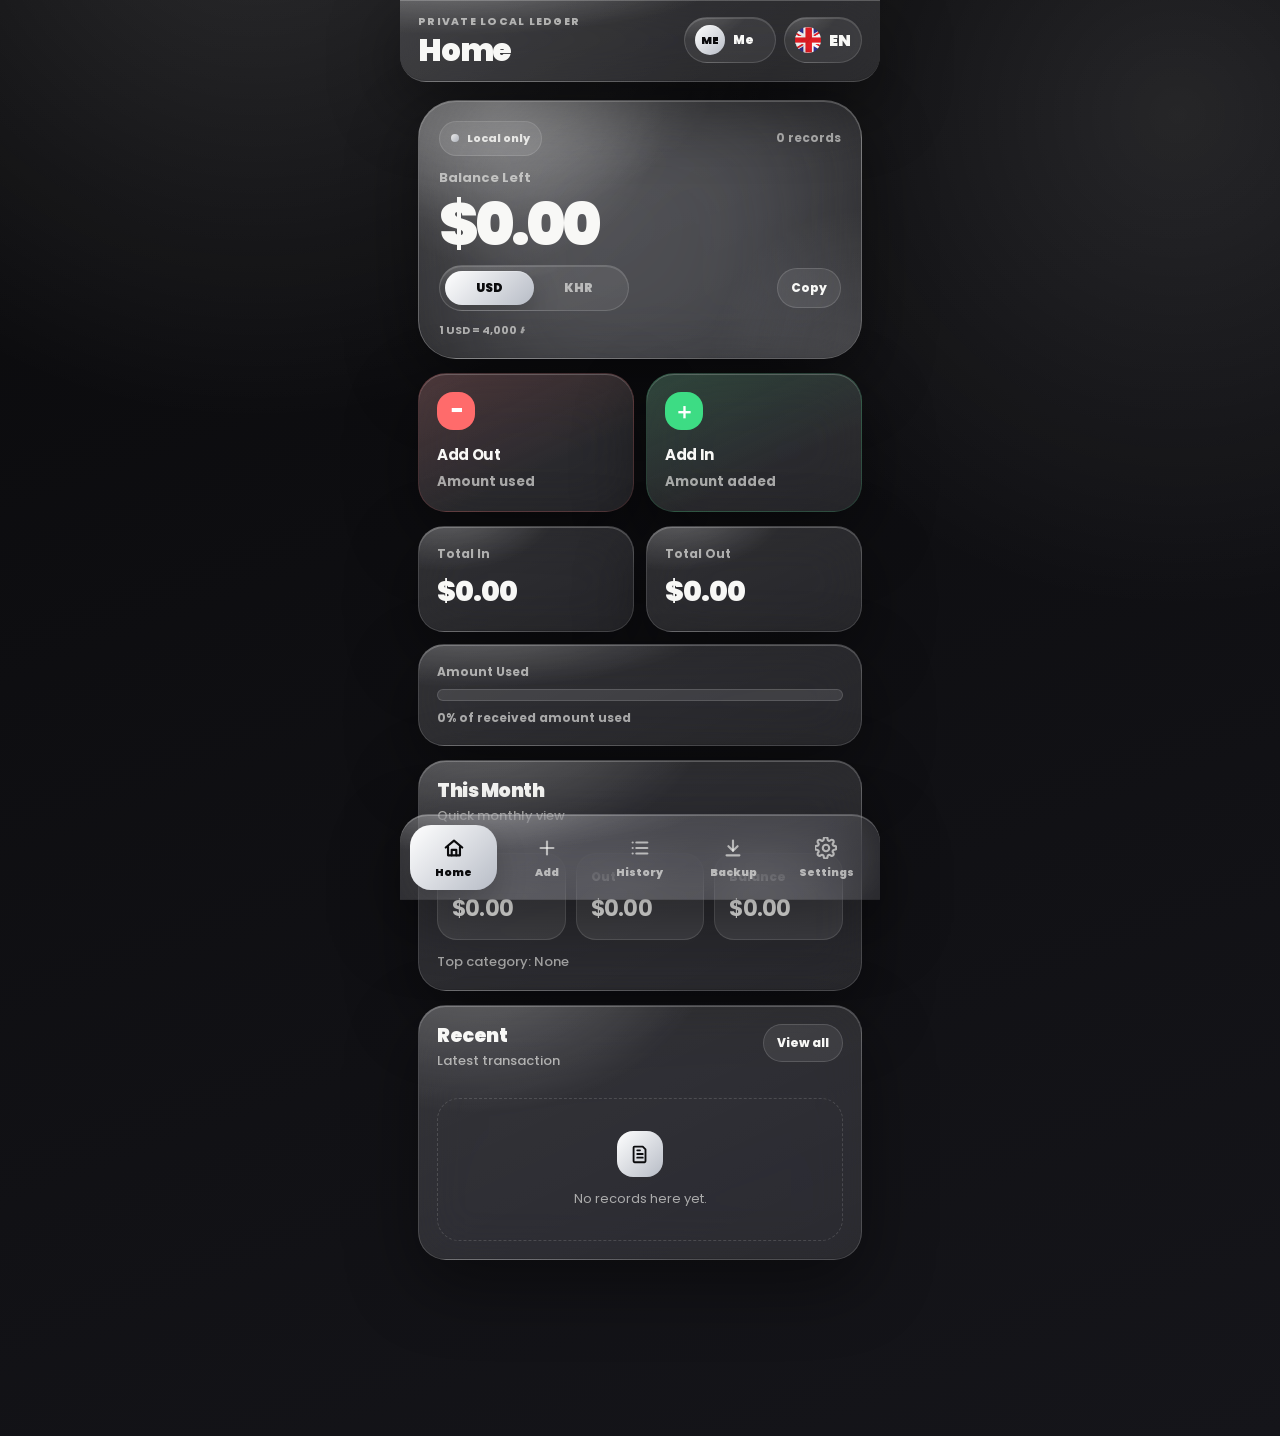
==== index.html @ 582749bb "3.9.5" ====
<!doctype html>
<html lang="en" data-theme="dark" data-template="mono">
<head>
  <meta charset="utf-8" />
  <meta name="viewport" content="width=device-width,initial-scale=1,viewport-fit=cover" />
  <meta name="theme-color" content="#0a0a0c" />
  <meta name="apple-mobile-web-app-capable" content="yes" />
  <meta name="apple-mobile-web-app-status-bar-style" content="black-translucent" />
  <meta name="apple-mobile-web-app-title" content="DollarTracker" />
  <title>DollarTracker</title>
  <link rel="manifest" href="manifest.webmanifest" />
  <link rel="apple-touch-icon" href="apple-touch-icon.png" />
  <link rel="icon" type="image/png" href="icon.png" />
  <link rel="preconnect" href="https://fonts.googleapis.com">
  <link rel="preconnect" href="https://fonts.gstatic.com" crossorigin>
  <link href="https://fonts.googleapis.com/css2?family=Kantumruy+Pro:wght@400;500;600;700;800;900&family=Noto+Sans+Khmer:wght@400;500;600;700;800;900&family=Poppins:wght@400;500;600;700;800;900&display=swap" rel="stylesheet">
  <link rel="stylesheet" href="styles.css?v=3.9.5" />
</head>
<body>
  <div class="aurora-bg" aria-hidden="true">
    <span class="orb orb-one"></span>
    <span class="orb orb-two"></span>
    <span class="orb orb-three"></span>
  </div>

  <div class="app-shell">
    <header class="topbar glass">
      <div class="title-stack">
        <p class="eyebrow" id="eyebrow">Private local ledger</p>
        <h1 id="pageTitle">Home</h1>
      </div>
      <div class="topbar-actions">
        <button class="profile-switch-button glass-lite" id="profileSwitchBtn" type="button" aria-label="Switch profile">
          <span id="activeProfileAvatar" class="profile-avatar">ME</span>
          <span id="activeProfileName" class="profile-name-small">Me</span>
        </button>
        <button class="language-toggle glass-lite" id="languageToggle" type="button" aria-label="Change language">
          <img id="languageFlag" src="flag-en.png" alt="" />
          <span id="languageCode">EN</span>
        </button>
      </div>
    </header>

    <main class="content">
      <section class="page active" id="page-home" data-title-key="home">
        <section class="balance-hero glass-strong">
          <span class="theme-signature" aria-hidden="true"><span class="sig-a"></span><span class="sig-b"></span><span class="sig-c"></span><span class="sig-d"></span></span>
          <div class="hero-top">
            <span class="status-pill"><span class="pulse"></span><span id="localOnlyText">Local only</span></span>
            <span id="homeRecordCountSmall">0 records</span>
          </div>

          <div class="hero-main">
            <p id="balanceLeftLabel">Balance Left</p>
            <h2 id="homeBalance">$0.00</h2>
          </div>

          <div class="hero-footer">
            <div class="currency-switch glass-lite">
              <button type="button" class="currency-card-btn active" data-currency="USD">USD</button>
              <button type="button" class="currency-card-btn" data-currency="KHR">KHR</button>
            </div>
            <button type="button" class="mini-link" id="copyBalanceBtn">Copy</button>
          </div>
          <p class="rate-note" id="rateNote">1 USD = 4000៛</p>
        </section>

        <section class="backup-reminder glass hidden" id="backupReminder">
          <div>
            <h3 id="backupReminderTitle">Backup Reminder</h3>
            <p class="hint" id="backupReminderText">It has been a while since your last backup. Export one now so your records stay safe.</p>
          </div>
          <div class="backup-reminder-actions">
            <button class="primary-button compact-button" type="button" id="backupReminderExportBtn">Export Backup JSON</button>
            <button class="ghost-button" type="button" id="backupReminderDismissBtn">Dismiss</button>
          </div>
        </section>

        <section class="quick-actions">
          <button class="quick-card out-card" type="button" data-go="add" data-prefill="Out">
            <span>−</span><strong id="addOutText">Add Out</strong><small id="moneyUsedText">Amount used</small>
          </button>
          <button class="quick-card in-card" type="button" data-go="add" data-prefill="In">
            <span>＋</span><strong id="addInText">Add In</strong><small id="moneyAddedText">Amount added</small>
          </button>
        </section>

        <section class="stats-grid">
          <article class="stat-card glass"><p id="totalInLabel">Total In</p><strong id="homeTotalIn">$0.00</strong></article>
          <article class="stat-card glass"><p id="totalOutLabel">Total Out</p><strong id="homeTotalOut">$0.00</strong></article>
          <article class="stat-card glass wide">
            <p id="amountUsedLabel">Amount Used</p>
            <div class="progress-track"><span id="usedProgress"></span></div>
            <small id="usedProgressText">0% of received amount used</small>
          </article>
        </section>


        <section class="panel glass monthly-panel">
          <div class="panel-head">
            <div>
              <h3 id="monthlyTitle">This Month</h3>
              <p class="hint" id="monthlyHint">Quick monthly view</p>
            </div>
          </div>
          <div class="mini-summary-grid">
            <article><span id="monthlyInLabel">In</span><strong id="monthlyIn">$0.00</strong></article>
            <article><span id="monthlyOutLabel">Out</span><strong id="monthlyOut">$0.00</strong></article>
            <article><span id="monthlyBalanceLabel">Balance</span><strong id="monthlyBalance">$0.00</strong></article>
          </div>
          <p class="hint monthly-category" id="monthlyTopCategory">Top category: None</p>
        </section>

        <section class="panel glass budget-panel optional-home-panel" id="budgetPanel">
          <div class="panel-head">
            <div>
              <h3 id="monthlyBudgetsTitle">Monthly Budgets</h3>
              <p class="hint" id="monthlyBudgetsHint">Track spending caps for this month.</p>
            </div>
          </div>
          <div class="budget-list" id="budgetProgressList"></div>
        </section>

        <section class="panel glass category-chart-panel optional-home-panel" id="categoryChartPanel">
          <div class="panel-head">
            <div>
              <h3 id="categoryChartTitle">Category Breakdown</h3>
              <p class="hint" id="categoryChartHint">This month’s spending by category.</p>
            </div>
          </div>
          <div class="category-chart-list" id="categoryChartList"></div>
        </section>

        <section class="panel glass">
          <div class="panel-head">
            <div><h3 id="recentTitle">Recent</h3><p class="hint" id="latestMovementText">Latest transaction</p></div>
            <button class="ghost-button" type="button" data-go="history" id="viewAllBtn">View all</button>
          </div>
          <div class="record-list compact" id="recentList"></div>
        </section>
      </section>

      <section class="page" id="page-add" data-title-key="addRecord">
        <section class="panel glass">
          <div class="section-title add-title-row"><div><h3 id="newTransactionTitle">New Transaction</h3><p class="hint" id="positiveOnlyText">Enter positive numbers only. Type decides in or out.</p></div><button class="ghost-button compact-button" type="button" id="openQuickAddBtn">Quick Add</button></div>
          <form id="transactionForm" class="form" autocomplete="off" autocorrect="off" autocapitalize="sentences" spellcheck="false">
            <label><span id="typeLabel">Type</span>
              <div class="segmented glass-lite">
                <input type="radio" name="type" id="typeOut" value="Out" checked /><label for="typeOut" id="outLabel">Out</label>
                <input type="radio" name="type" id="typeIn" value="In" /><label for="typeIn" id="inLabel">In</label>
              </div>
            </label>

            <label><span id="amountLabel">Amount</span>
              <div class="amount-wrap"><span id="amountCurrency">$</span><input id="amountInput" type="number" inputmode="decimal" min="0" step="0.01" placeholder="8.60" required /><button class="calc-open-btn" type="button" id="openCalcBtn" aria-label="Open calculator">
                  <svg viewBox="0 0 24 24" aria-hidden="true">
                    <rect x="6" y="3.5" width="12" height="17" rx="3"></rect>
                    <path d="M9 7h6"></path>
                    <path d="M9 11h.01M12 11h.01M15 11h.01"></path>
                    <path d="M9 14h.01M12 14h.01M15 14h.01"></path>
                    <path d="M9 17h.01M12 17h.01M15 17h.01"></path>
                  </svg>
                </button></div>
            </label>

            <div class="amount-chips" id="amountChips"></div>

            <label><span id="categoryLabel">Category</span>
              <select id="categoryInput"></select>
            </label>

            <label><span id="whatForLabel">Description</span><input id="descriptionInput" type="text" placeholder="Food, AC transfer, coffee..." autocomplete="off" autocorrect="off" autocapitalize="sentences" spellcheck="false" /></label>
            <div class="quick-desc-chips" id="quickDescChips"></div>
            <label><span id="dateLabel">Date</span><input id="dateInput" type="date" required /></label>
            <label><span id="noteLabel">Note</span><textarea id="noteInput" rows="2" placeholder="Optional note" autocomplete="off" autocorrect="off" autocapitalize="sentences" spellcheck="false"></textarea></label>
            <button class="primary-button full" type="submit" id="saveRecordBtn">Save Record</button>
          </form>
        </section>

        <section class="panel glass mini-help">
          <h3 id="rememberTitle">Remember</h3>
          <p id="rememberText"></p>
        </section>
      </section>

      <section class="page" id="page-history" data-title-key="history">
        <section class="panel glass">
          <div class="panel-head">
            <div><h3 id="allRecordsTitle">All Records</h3><p class="hint" id="historyHintText">Search, filter, and review your records.</p></div>
            <div class="history-head-actions">
              <button class="ghost-button" type="button" id="selectModeBtn">Select</button>
              <button class="ghost-button" type="button" id="summaryBtn">Summary</button>
            </div>
          </div>

          <div class="history-tools history-tools-clean">
            <input id="searchInput" type="search" placeholder="Search records..." aria-label="Search records" />
            <button class="history-filter-btn" type="button" id="openHistoryFilterBtn" aria-label="Filter records">
              <svg viewBox="0 0 24 24" aria-hidden="true">
                <path d="M4 6h16"></path>
                <path d="M7 12h10"></path>
                <path d="M10 18h4"></path>
              </svg>
              <span id="openFilterText">Filter</span>
            </button>
          </div>

          <div class="filter-row">
            <button class="chip active" type="button" data-filter="All" id="filterAll">All</button>
            <button class="chip" type="button" data-filter="In" id="filterIn">In</button>
            <button class="chip" type="button" data-filter="Out" id="filterOut">Out</button>
          </div>

          <div class="record-list" id="historyList"></div>
        </section>
      </section>

      <section class="page" id="page-backup" data-title-key="backup">
        <section class="panel glass">
          <div class="section-title"><h3 id="backupExportTitle">Backup & Export</h3><p class="hint" id="backupHintText">Your records stay in this browser. Export backup regularly.</p></div>
          <div class="backup-card"><span id="lastBackupLabel">Last backup</span><strong id="lastBackupText">Never</strong></div>
          <div class="button-stack">
            <button class="primary-button full" type="button" id="exportBackupBtn">Export Backup JSON</button>
            <button class="secondary-button full" type="button" id="exportCsvBtn">Export CSV</button>
            <label class="file-button full"><span id="importBackupText">Import Backup JSON</span><input id="importBackupInput" type="file" accept="application/json,.json" /></label>
          </div>
        </section>

        <section class="panel glass"><h3 id="safetyHabitTitle">Safety habit</h3><p class="hint" id="safetyHintText">After adding records, export a backup and save it to iCloud Drive or Google Drive.</p></section>
      </section>

      <section class="page" id="page-settings" data-title-key="settings">
        <section class="panel glass">
          <h3 id="appearanceTitle">Appearance</h3>
          <label><span id="displayModeLabel">Display Mode</span>
            <div class="segmented glass-lite">
              <input type="radio" name="displayMode" id="modeDark" value="dark" /><label for="modeDark" id="darkLabel">Dark</label>
              <input type="radio" name="displayMode" id="modeLight" value="light" /><label for="modeLight" id="lightLabel">Light</label>
            </div>
          </label>

          <div class="template-block">
            <span class="setting-label" id="themeTemplateLabel">Theme Template</span>
            <div class="theme-groups">
              <div class="theme-group">
                <span class="theme-group-title" id="coreThemesText">Core</span>
                <div class="theme-templates">
                  <button type="button" class="template-option" data-template-choice="mono"><span class="template-preview mono-preview"></span><strong id="monoThemeText">Silver</strong><svg class="check-badge" viewBox="0 0 24 24" aria-hidden="true"><path d="M5 13l4 4L19 7"/></svg></button>
                  <button type="button" class="template-option" data-template-choice="gold"><span class="template-preview gold-preview"></span><strong id="goldThemeText">Gold</strong><svg class="check-badge" viewBox="0 0 24 24" aria-hidden="true"><path d="M5 13l4 4L19 7"/></svg></button>
                  <button type="button" class="template-option" data-template-choice="sky"><span class="template-preview sky-preview"></span><strong id="skyThemeText">Sky</strong><svg class="check-badge" viewBox="0 0 24 24" aria-hidden="true"><path d="M5 13l4 4L19 7"/></svg></button>
                  <button type="button" class="template-option" data-template-choice="matcha"><span class="template-preview matcha-preview"></span><strong id="matchaThemeText">Matcha</strong><svg class="check-badge" viewBox="0 0 24 24" aria-hidden="true"><path d="M5 13l4 4L19 7"/></svg></button>
                  <button type="button" class="template-option" data-template-choice="sunset"><span class="template-preview sunset-preview"></span><strong id="sunsetThemeText">Sunset</strong><svg class="check-badge" viewBox="0 0 24 24" aria-hidden="true"><path d="M5 13l4 4L19 7"/></svg></button>
                  <button type="button" class="template-option" data-template-choice="lavender"><span class="template-preview lavender-preview"></span><strong id="lavenderThemeText">Lavender</strong><svg class="check-badge" viewBox="0 0 24 24" aria-hidden="true"><path d="M5 13l4 4L19 7"/></svg></button>
                </div>
              </div>
              <div class="theme-group">
                <span class="theme-group-title" id="signatureThemesText">Signature</span>
                <div class="theme-templates">
                  <button type="button" class="template-option" data-template-choice="christmas"><span class="template-preview christmas-preview"></span><strong id="christmasThemeText">Frost Pine</strong><svg class="check-badge" viewBox="0 0 24 24" aria-hidden="true"><path d="M5 13l4 4L19 7"/></svg></button>
                  <button type="button" class="template-option" data-template-choice="pink"><span class="template-preview pink-preview"></span><strong id="pinkThemeText">Pink</strong><svg class="check-badge" viewBox="0 0 24 24" aria-hidden="true"><path d="M5 13l4 4L19 7"/></svg></button>
                  <button type="button" class="template-option" data-template-choice="web"><span class="template-preview web-preview"></span><strong id="webThemeText">Web</strong><svg class="check-badge" viewBox="0 0 24 24" aria-hidden="true"><path d="M5 13l4 4L19 7"/></svg></button>
                  <button type="button" class="template-option" data-template-choice="symbiote"><span class="template-preview symbiote-preview"></span><strong id="symbioteThemeText">Symbiote</strong><svg class="check-badge" viewBox="0 0 24 24" aria-hidden="true"><path d="M5 13l4 4L19 7"/></svg></button>
                  <button type="button" class="template-option" data-template-choice="blush"><span class="template-preview blush-preview"></span><strong id="blushThemeText">Blush Pop</strong><svg class="check-badge" viewBox="0 0 24 24" aria-hidden="true"><path d="M5 13l4 4L19 7"/></svg></button>
                  <button type="button" class="template-option" data-template-choice="ocean"><span class="template-preview ocean-preview"></span><strong id="oceanThemeText">Ocean</strong><svg class="check-badge" viewBox="0 0 24 24" aria-hidden="true"><path d="M5 13l4 4L19 7"/></svg></button>
                  <button type="button" class="template-option" data-template-choice="pearl"><span class="template-preview pearl-preview"></span><strong id="pearlThemeText">Pearl</strong><svg class="check-badge" viewBox="0 0 24 24" aria-hidden="true"><path d="M5 13l4 4L19 7"/></svg></button>
                </div>
              </div>
            </div>
          </div>
        </section>

        <section class="panel glass">
          <h3 id="moneySettingsTitle">Money Settings</h3>
          <label class="setting-row">
            <div><strong id="exchangeRateTitle">Exchange Rate</strong><p class="hint" id="exchangeRateHint">Default: 1 USD = 4000៛</p></div>
            <input id="exchangeRateInput" type="number" min="1" step="1" value="4000" />
          </label>
          <label class="setting-row">
            <div><strong id="appNameTitle">App Name</strong><p class="hint" id="appNameHint">Shown inside the app</p></div>
            <input id="appNameInput" type="text" value="DollarTracker" />
          </label>
          <button class="secondary-button full" type="button" id="saveSettingsBtn">Save Settings</button>
        </section>

        <section class="panel glass category-manager-panel settings-collapse-panel">
          <details class="settings-collapse">
            <summary>
              <div class="section-title">
                <h3 id="categoryManagerTitle">Manage Categories</h3>
                <p class="hint" id="categoryManagerHint">Add, rename, remove, or reset categories.</p>
              </div>
              <span class="collapse-arrow" aria-hidden="true">⌄</span>
            </summary>

            <div class="settings-collapse-body">
              <div class="category-add-row">
                <input id="newCategoryInput" type="text" maxlength="28" placeholder="New category name" autocomplete="off" aria-label="New category name" />
                <button class="secondary-button compact-button" type="button" id="addCategoryBtn">Add</button>
              </div>

              <div class="category-manager-list" id="categoryManagerList"></div>

              <button class="secondary-button full compact-button" type="button" id="resetCategoriesBtn">Reset to Default</button>
            </div>
          </details>
        </section>

        <section class="panel glass settings-collapse-panel">
          <details class="settings-collapse">
            <summary>
              <div class="section-title">
                <h3 id="categoryBudgetsTitle">Category Budgets</h3>
                <p class="hint" id="categoryBudgetsHint">Monthly caps per category. Stored internally in USD.</p>
              </div>
              <span class="collapse-arrow" aria-hidden="true">⌄</span>
            </summary>

            <div class="settings-collapse-body">
              <p class="hint budget-currency-note" id="budgetCurrencyNote">Shown in current display currency.</p>
              <div class="budget-input-list" id="budgetInputList"></div>
              <button class="secondary-button full" type="button" id="saveBudgetsBtn">Save Budgets</button>
            </div>
          </details>
        </section>

        <section class="panel glass settings-collapse-panel diagnostics-panel">
          <details class="settings-collapse">
            <summary>
              <div class="section-title">
                <h3 id="diagnosticsTitle">Diagnostics</h3>
                <p class="hint" id="diagnosticsHint">Quick health check for this local app.</p>
              </div>
              <span class="collapse-arrow" aria-hidden="true">⌄</span>
            </summary>

            <div class="settings-collapse-body">
              <div class="diagnostic-grid" id="diagnosticsList">
                <article><span id="diagnosticVersionLabel">App version</span><strong id="diagnosticVersion">—</strong></article>
                <article><span id="diagnosticProfilesLabel">Profiles</span><strong id="diagnosticProfiles">—</strong></article>
                <article><span id="diagnosticRecordsLabel">Records</span><strong id="diagnosticRecords">—</strong></article>
                <article><span id="diagnosticStorageLabel">Storage used</span><strong id="diagnosticStorage">—</strong></article>
                <article><span id="diagnosticWorkerLabel">Offline app</span><strong id="diagnosticWorker">—</strong></article>
                <article><span id="diagnosticLastBackupLabel">Last backup</span><strong id="diagnosticLastBackup">—</strong></article>
              </div>
              <p class="hint diagnostic-check-hint" id="dataCheckHintText">This check does not modify your data.</p>
              <div class="data-check-result" id="dataCheckResult"></div>
              <button class="secondary-button full compact-button" type="button" id="runDataCheckBtn">Run Data Check</button>
            </div>
          </details>
        </section>

        <section class="panel glass danger-panel">
          <h3 id="dangerZoneTitle">Danger Zone</h3>
          <p class="hint" id="dangerHintText">Tap twice to clear records for the active profile only.</p>
          <button class="danger-button full" type="button" id="clearDataBtn">Clear Current Profile Records</button>
        </section>
      </section>
    </main>

    <button class="primary-button floating-save-button" type="submit" form="transactionForm" id="floatingSaveRecordBtn" aria-hidden="true">Save Record</button>

    <div class="selection-float glass-strong hidden" id="selectionFloat" aria-live="polite">
      <div class="selection-float-copy">
        <span id="selectionCount">0 selected</span>
        <small id="selectionTotalLabel">Selected total</small>
        <strong id="selectionTotal">$0.00</strong>
      </div>
      <button class="ghost-button compact-button" type="button" id="clearSelectionBtn">Clear</button>
    </div>

    <nav class="bottom-nav glass" aria-label="Main navigation"><span class="nav-active-pill" aria-hidden="true"></span>
      <button class="nav-item active" type="button" data-page="home"><span class="nav-icon" aria-hidden="true"><svg viewBox="0 0 24 24"><path d="M3 11.5 12 4l9 7.5"/><path d="M5.5 10.5V20h13v-9.5"/><path d="M9.5 20v-6h5v6"/></svg></span><span class="nav-label" id="navHome">Home</span></button>
      <button class="nav-item" type="button" data-page="add"><span class="nav-icon" aria-hidden="true"><svg viewBox="0 0 24 24"><path d="M12 5v14"/><path d="M5 12h14"/></svg></span><span class="nav-label" id="navAdd">Add</span></button>
      <button class="nav-item" type="button" data-page="history"><span class="nav-icon" aria-hidden="true"><svg viewBox="0 0 24 24"><path d="M8 6h12"/><path d="M8 12h12"/><path d="M8 18h12"/><path d="M4 6h.01"/><path d="M4 12h.01"/><path d="M4 18h.01"/></svg></span><span class="nav-label" id="navHistory">History</span></button>
      <button class="nav-item" type="button" data-page="backup"><span class="nav-icon" aria-hidden="true"><svg viewBox="0 0 24 24"><path d="M12 4v11"/><path d="m7 10 5 5 5-5"/><path d="M5 20h14"/></svg></span><span class="nav-label" id="navBackup">Backup</span></button>
      <button class="nav-item" type="button" data-page="settings"><span class="nav-icon" aria-hidden="true"><svg viewBox="0 0 24 24"><path d="M12 15.5a3.5 3.5 0 1 0 0-7 3.5 3.5 0 0 0 0 7Z"/><path d="M19.4 15a1.8 1.8 0 0 0 .36 1.98l.04.04a2.1 2.1 0 1 1-2.98 2.98l-.04-.04A1.8 1.8 0 0 0 14.8 19.6a1.8 1.8 0 0 0-1.08 1.65V21.4a2.1 2.1 0 1 1-4.2 0v-.15A1.8 1.8 0 0 0 8.45 19.6a1.8 1.8 0 0 0-1.98.36l-.04.04a2.1 2.1 0 1 1-2.98-2.98l.04-.04A1.8 1.8 0 0 0 3.85 15a1.8 1.8 0 0 0-1.65-1.08H2.05a2.1 2.1 0 1 1 0-4.2h.15a1.8 1.8 0 0 0 1.65-1.08 1.8 1.8 0 0 0-.36-1.98l-.04-.04a2.1 2.1 0 1 1 2.98-2.98l.04.04a1.8 1.8 0 0 0 1.98.36 1.8 1.8 0 0 0 1.08-1.65V2.2a2.1 2.1 0 1 1 4.2 0v.15a1.8 1.8 0 0 0 1.08 1.65 1.8 1.8 0 0 0 1.98-.36l.04-.04a2.1 2.1 0 1 1 2.98 2.98l-.04.04a1.8 1.8 0 0 0-.36 1.98 1.8 1.8 0 0 0 1.65 1.08h.15a2.1 2.1 0 1 1 0 4.2h-.15A1.8 1.8 0 0 0 19.4 15Z"/></svg></span><span class="nav-label" id="navSettings">Settings</span></button>
    </nav>


    <div class="profile-sheet-backdrop" id="profileBackdrop">
      <section class="profile-sheet glass-strong" role="dialog" aria-modal="true" aria-labelledby="profileSheetTitle">
        <div class="panel-head">
          <div>
            <h3 id="profileSheetTitle">Profiles</h3>
            <p class="hint" id="profileHintText">Separate ledgers for you and family.</p>
          </div>
          <button class="ghost-button" type="button" id="closeProfileBtn">Close</button>
        </div>

        <div class="profile-active-card glass-lite" id="profileActiveCard"></div>
        <div class="profile-list" id="profileList"></div>

        <details class="profile-manage-details" id="profileManageDetails">
          <summary>
            <strong id="manageProfilesText">Manage Profiles</strong>
            <span class="collapse-arrow" aria-hidden="true">⌄</span>
          </summary>
          <div class="profile-manage-body">
            <div class="profile-add-row">
              <input id="newProfileInput" type="text" maxlength="28" placeholder="New profile name" autocomplete="off" />
              <button class="secondary-button compact-button" type="button" id="addProfileBtn">Add Profile</button>
            </div>
            <p class="hint profile-backup-note" id="allProfilesBackupText">Backups include all profiles.</p>
            <div class="profile-manager-list" id="profileManagerList"></div>
          </div>
        </details>
      </section>
    </div>

    <div class="summary-sheet-backdrop" id="summaryBackdrop">
      <section class="summary-sheet glass-strong" role="dialog" aria-modal="true" aria-labelledby="summaryTitle">
        <div class="panel-head"><div><h3 id="summaryTitle">Summary</h3><p class="hint" id="summaryHint">Based on current History filters.</p></div><button class="ghost-button" type="button" id="closeSummaryBtn">Close</button></div>
        <div class="summary-grid">
          <article><span id="summaryInLabel">Total In</span><strong id="summaryIn">$0.00</strong></article>
          <article><span id="summaryOutLabel">Total Out</span><strong id="summaryOut">$0.00</strong></article>
          <article><span id="summaryBalanceLabel">Balance Left</span><strong id="summaryBalance">$0.00</strong></article>
        </div>
        <div class="graph-card">
          <div class="graph-row"><span id="summaryInGraphLabel">Total In</span><div class="bar-track"><i id="summaryInBar"></i></div></div>
          <div class="graph-row"><span id="summaryOutGraphLabel">Total Out</span><div class="bar-track"><i id="summaryOutBar"></i></div></div>
        </div>
      </section>
    </div>

    <div class="filter-sheet-backdrop" id="historyFilterBackdrop">
      <section class="filter-sheet glass-strong" role="dialog" aria-modal="true" aria-labelledby="historyFilterTitle">
        <div class="panel-head">
          <div>
            <h3 id="historyFilterTitle">Filter Records</h3>
            <p class="hint" id="historyFilterHint">Narrow records by date or sorting.</p>
          </div>
          <button class="ghost-button" type="button" id="closeHistoryFilterBtn">Close</button>
        </div>

        <div class="filter-sheet-form">
          <div class="date-row">
            <label><span id="fromDateLabel">From</span><input id="fromDateInput" type="date" /></label>
            <label><span id="toDateLabel">To</span><input id="toDateInput" type="date" /></label>
          </div>

          <label>
            <span id="sortByLabel">Sort by</span>
            <select id="sortSelect">
              <option value="newest">Newest first</option>
              <option value="oldest">Oldest first</option>
              <option value="high">Highest amount</option>
              <option value="low">Lowest amount</option>
            </select>
          </label>

          <div class="filter-sheet-actions">
            <button class="secondary-button compact-button" type="button" id="clearFiltersBtn">Clear Filters</button>
            <button class="secondary-button compact-button" type="button" id="selectVisibleBtn">Select visible</button>
            <button class="primary-button compact-button" type="button" id="applyHistoryFilterBtn">Apply Filters</button>
          </div>
        </div>
      </section>
    </div>


    <div class="edit-sheet-backdrop" id="editBackdrop">
      <section class="edit-sheet glass-strong" role="dialog" aria-modal="true" aria-labelledby="editTitle">
        <div class="panel-head">
          <div>
            <h3 id="editTitle">Edit Record</h3>
            <p class="hint" id="editHint">History amounts stay locked unless you edit this record.</p>
          </div>
          <button class="ghost-button" type="button" id="closeEditBtn">Close</button>
        </div>

        <form id="editRecordForm" class="form">
          <input type="hidden" id="editRecordId" />

          <label>
            <span id="editTypeLabel">Type</span>
            <div class="segmented glass-lite">
              <input type="radio" name="editType" id="editTypeOut" value="Out" />
              <label for="editTypeOut" id="editOutLabel">Out</label>
              <input type="radio" name="editType" id="editTypeIn" value="In" />
              <label for="editTypeIn" id="editInLabel">In</label>
            </div>
          </label>

          <div class="edit-money-row">
            <label>
              <span id="editCurrencyLabel">Currency</span>
              <select id="editCurrencyInput">
                <option value="USD">USD</option>
                <option value="KHR">KHR</option>
              </select>
            </label>

            <label>
              <span id="editAmountLabel">Amount</span>
              <input id="editAmountInput" type="number" inputmode="decimal" min="0" step="0.01" required />
            </label>
          </div>

          <label>
            <span id="editCategoryLabel">Category</span>
            <select id="editCategoryInput"></select>
          </label>

          <label>
            <span id="editDescriptionLabel">Description</span>
            <input id="editDescriptionInput" type="text" autocomplete="off" autocorrect="off" autocapitalize="sentences" spellcheck="false" />
          </label>

          <label>
            <span id="editDateLabel">Date</span>
            <input id="editDateInput" type="date" required />
          </label>

          <label>
            <span id="editNoteLabel">Note</span>
            <textarea id="editNoteInput" rows="3" autocomplete="off" autocorrect="off" autocapitalize="sentences" spellcheck="false"></textarea>
          </label>

          <button class="primary-button full" type="submit" id="saveEditBtn">Save Changes</button>
        </form>

        <div class="edit-log-block">
          <h4 id="editHistoryTitle">Edit History</h4>
          <div id="editHistoryList" class="edit-history-list"></div>
        </div>
      </section>
    </div>


    <div class="quick-add-backdrop" id="quickAddBackdrop">
      <section class="quick-add-sheet glass-strong" role="dialog" aria-modal="true" aria-labelledby="quickAddTitle">
        <div class="panel-head">
          <div>
            <h3 id="quickAddTitle">Quick Add</h3>
            <p class="hint" id="quickAddHint">Fast entry with clean presets.</p>
          </div>
          <button class="ghost-button" type="button" id="closeQuickAddBtn">Close</button>
        </div>

        <form id="quickAddForm" class="form" autocomplete="off">
          <label>
            <span id="quickAddTypeLabel">Type</span>
            <div class="segmented glass-lite">
              <input type="radio" name="quickAddType" id="quickAddTypeOut" value="Out" checked />
              <label for="quickAddTypeOut" id="quickAddOutLabel">Out</label>
              <input type="radio" name="quickAddType" id="quickAddTypeIn" value="In" />
              <label for="quickAddTypeIn" id="quickAddInLabel">In</label>
            </div>
          </label>

          <div class="quick-add-presets" id="quickAddPresetList"></div>

          <label>
            <span id="quickAddAmountLabel">Amount</span>
            <div class="amount-wrap"><span id="quickAddCurrency">$</span><input id="quickAddAmountInput" type="number" inputmode="decimal" min="0" step="0.01" placeholder="8.60" required /></div>
          </label>

          <button class="primary-button full" type="submit" id="saveQuickAddBtn">Save Quick Add</button>
          <button class="secondary-button full" type="button" id="openFullAddFromQuickBtn">Open full Add</button>
        </form>
      </section>
    </div>

    <div class="choice-sheet-backdrop" id="choiceBackdrop">
      <section class="choice-sheet glass-strong" role="dialog" aria-modal="true" aria-labelledby="choiceSheetTitle">
        <div class="panel-head">
          <div>
            <h3 id="choiceSheetTitle">Choose</h3>
            <p class="hint" id="choiceSheetHint">Select one option.</p>
          </div>
          <button class="ghost-button" type="button" id="closeChoiceBtn">Close</button>
        </div>
        <div class="choice-list" id="choiceList"></div>
      </section>
    </div>

    <div class="calculator-backdrop" id="calculatorBackdrop">
      <section class="calculator-sheet glass-strong" role="dialog" aria-modal="true" aria-labelledby="calculatorTitle">
        <div class="panel-head">
          <div>
            <h3 id="calculatorTitle">Calculator</h3>
            <p class="hint" id="calculatorHint">Calculate and use as amount.</p>
          </div>
          <button class="ghost-button" type="button" id="closeCalcBtn">Close</button>
        </div>
        <div class="calc-currency-switch glass-lite">
          <button type="button" class="calc-currency-btn active" data-calc-currency="USD">USD</button>
          <button type="button" class="calc-currency-btn" data-calc-currency="KHR">KHR</button>
        </div>
        <div class="calc-display-shell">
          <div class="calc-trail" id="calcTrail" aria-live="polite">&nbsp;</div>
          <div class="calc-display" id="calcDisplay">$0</div>
        </div>
        <div class="calc-grid ios-calc-grid">
          <button type="button" class="calc-function-key" data-calc-clear="true" id="calcClearBtn">AC</button>
          <button type="button" class="calc-function-key" data-calc-sign="true" id="calcSignBtn">±</button>
          <button type="button" class="calc-function-key" data-calc-percent="true" id="calcPercentBtn">%</button>
          <button type="button" class="calc-operator-key" data-calc-op="÷">÷</button>
          <button type="button" data-calc-num="7">7</button>
          <button type="button" data-calc-num="8">8</button>
          <button type="button" data-calc-num="9">9</button>
          <button type="button" class="calc-operator-key" data-calc-op="×">×</button>
          <button type="button" data-calc-num="4">4</button>
          <button type="button" data-calc-num="5">5</button>
          <button type="button" data-calc-num="6">6</button>
          <button type="button" class="calc-operator-key" data-calc-op="-">−</button>
          <button type="button" data-calc-num="1">1</button>
          <button type="button" data-calc-num="2">2</button>
          <button type="button" data-calc-num="3">3</button>
          <button type="button" class="calc-operator-key" data-calc-op="+">+</button>
          <button type="button" data-calc-num="0" class="span-two">0</button>
          <button type="button" data-calc-dot="true" id="calcDotBtn">.</button>
          <button type="button" class="calc-operator-key calc-equals-key" data-calc-equals="true">=</button>
          <button type="button" class="use-amount-btn" id="useCalcAmountBtn">Use Amount</button>
        </div>
      </section>
    </div>

    <div class="toast glass-strong" id="toast"></div>
  </div>
  <script src="app.js?v=3.9.5"></script>
</body>
</html>
---- styles.css ----
/* ============================================================================
   DollarTracker — Liquid Glass Design System
   Phase 8 — Liquid Glass Retheme
   One glass, many lights: a single refined glass material, restyled per theme
   by an accent gradient + ambient color, not by changing the glass itself.
   ============================================================================ */

/* ---------------------------------------------------------------------------
   1. DESIGN TOKENS — Silver (default) + shared semantic colors
--------------------------------------------------------------------------- */
:root{
  --bg:#0a0a0c;
  --bg2:#15151a;

  --surface:rgba(255,255,255,.10);
  --surface-2:rgba(255,255,255,.15);

  --text:#f8f8f6;
  --muted:rgba(248,248,246,.62);
  --muted-2:rgba(248,248,246,.42);

  --line:rgba(255,255,255,.14);
  --line-strong:rgba(255,255,255,.27);

  --shadow:0 24px 70px rgba(0,0,0,.42);

  --danger:#ff6b6b;
  --danger-wash:rgba(255,107,107,.14);
  --positive:#3ddc84;
  --positive-wash:rgba(61,220,132,.14);

  --accent-1:#ffffff;
  --accent-2:#b7bcc6;
  --on-accent:#0b0b0d;

  --orb1:rgba(255,255,255,.30);
  --orb2:rgba(165,169,180,.24);
  --orb3:rgba(255,255,255,.16);

  --safe-bottom:env(safe-area-inset-bottom);
}

[data-theme=light]{
  --bg:#f5f5f3; --bg2:#e9e8e4;
  --surface:rgba(255,255,255,.64); --surface-2:rgba(255,255,255,.80);
  --text:#121214; --muted:rgba(18,18,20,.62); --muted-2:rgba(18,18,20,.42);
  --line:rgba(17,17,19,.12); --line-strong:rgba(17,17,19,.22);
  --shadow:0 24px 70px rgba(30,30,32,.12);
  --danger:#c8372f; --danger-wash:rgba(200,55,47,.10);
  --positive:#1f9d55; --positive-wash:rgba(31,157,85,.08);
  --accent-1:#3a3a40; --accent-2:#131316; --on-accent:#fbfbfa;
}

/* ---------------------------------------------------------------------------
   2. COLOR THEMES — page tokens + a signature accent + ambient orb colors.
   Light-mode blocks only touch page-level tokens: accent/orbs already read
   well in both modes, so they are not redeclared.
--------------------------------------------------------------------------- */

/* Gold Reserve */
html[data-template=gold]{
  --bg:#0d0a06; --bg2:#1c1409;
  --surface:rgba(255,224,170,.11); --surface-2:rgba(255,224,170,.16);
  --text:#f8efdc; --muted:rgba(248,239,220,.64); --muted-2:rgba(248,239,220,.44);
  --line:rgba(240,193,104,.16); --line-strong:rgba(240,193,104,.30);
  --accent-1:#f0c168; --accent-2:#b8812c; --on-accent:#2a1a05;
  --orb1:rgba(240,190,100,.30); --orb2:rgba(180,130,50,.22); --orb3:rgba(255,225,170,.18);
}
html[data-template=gold][data-theme=light]{
  --bg:#faf3e4; --bg2:#efe0c2;
  --surface:rgba(255,255,255,.68); --surface-2:rgba(255,255,255,.84);
  --text:#241a08; --muted:rgba(36,26,8,.62); --muted-2:rgba(36,26,8,.42);
  --line:rgba(150,105,30,.16); --line-strong:rgba(150,105,30,.26);
  --shadow:0 24px 70px rgba(90,65,20,.14);
}

/* Sky */
html[data-template=sky]{
  --bg:#070d16; --bg2:#101f33;
  --surface:rgba(210,232,255,.11); --surface-2:rgba(210,232,255,.16);
  --text:#eef6ff; --muted:rgba(238,246,255,.64); --muted-2:rgba(238,246,255,.44);
  --line:rgba(150,200,255,.16); --line-strong:rgba(150,200,255,.30);
  --accent-1:#8fcbff; --accent-2:#4a90e2; --on-accent:#072544;
  --orb1:rgba(110,180,255,.30); --orb2:rgba(170,215,255,.22); --orb3:rgba(60,120,220,.18);
}
html[data-template=sky][data-theme=light]{
  --bg:#eef6ff; --bg2:#dbe9fb;
  --surface:rgba(255,255,255,.68); --surface-2:rgba(255,255,255,.84);
  --text:#0d2038; --muted:rgba(13,32,56,.62); --muted-2:rgba(13,32,56,.42);
  --line:rgba(20,80,140,.14); --line-strong:rgba(20,80,140,.24);
  --shadow:0 24px 70px rgba(20,60,110,.14);
}

/* Matcha */
html[data-template=matcha]{
  --bg:#090f09; --bg2:#131f13;
  --surface:rgba(220,236,190,.11); --surface-2:rgba(220,236,190,.16);
  --text:#eef6e6; --muted:rgba(238,246,230,.64); --muted-2:rgba(238,246,230,.44);
  --line:rgba(180,215,140,.16); --line-strong:rgba(180,215,140,.30);
  --accent-1:#d7e8a8; --accent-2:#7fa855; --on-accent:#182b0d;
  --orb1:rgba(160,205,110,.28); --orb2:rgba(210,230,160,.22); --orb3:rgba(100,150,70,.18);
}
html[data-template=matcha][data-theme=light]{
  --bg:#f3f8ec; --bg2:#e3edd4;
  --surface:rgba(255,255,255,.68); --surface-2:rgba(255,255,255,.84);
  --text:#16260c; --muted:rgba(22,38,12,.62); --muted-2:rgba(22,38,12,.42);
  --line:rgba(85,120,45,.14); --line-strong:rgba(85,120,45,.24);
  --shadow:0 24px 70px rgba(40,60,20,.12);
}

/* Sunset */
html[data-template=sunset]{
  --bg:#150a11; --bg2:#241228;
  --surface:rgba(255,214,200,.12); --surface-2:rgba(255,214,200,.17);
  --text:#fdeee8; --muted:rgba(253,238,232,.64); --muted-2:rgba(253,238,232,.44);
  --line:rgba(255,160,140,.16); --line-strong:rgba(255,160,140,.30);
  --accent-1:#ffb37b; --accent-2:#ef6a92; --on-accent:#33091a;
  --orb1:rgba(255,140,110,.28); --orb2:rgba(230,90,140,.24); --orb3:rgba(255,190,150,.16);
}
html[data-template=sunset][data-theme=light]{
  --bg:#fff1ec; --bg2:#fbe0e8;
  --surface:rgba(255,255,255,.68); --surface-2:rgba(255,255,255,.84);
  --text:#2c0f18; --muted:rgba(44,15,24,.62); --muted-2:rgba(44,15,24,.42);
  --line:rgba(180,60,90,.14); --line-strong:rgba(180,60,90,.24);
  --shadow:0 24px 70px rgba(120,40,60,.12);
}

/* Lavender */
html[data-template=lavender]{
  --bg:#0e0b18; --bg2:#1b1530;
  --surface:rgba(224,210,255,.11); --surface-2:rgba(224,210,255,.16);
  --text:#f3edff; --muted:rgba(243,237,255,.64); --muted-2:rgba(243,237,255,.44);
  --line:rgba(190,165,255,.16); --line-strong:rgba(190,165,255,.30);
  --accent-1:#d8c6ff; --accent-2:#9a7ae8; --on-accent:#1c1130;
  --orb1:rgba(170,140,240,.28); --orb2:rgba(215,195,255,.22); --orb3:rgba(120,90,200,.18);
}
html[data-template=lavender][data-theme=light]{
  --bg:#f6f2ff; --bg2:#e9e0fb;
  --surface:rgba(255,255,255,.68); --surface-2:rgba(255,255,255,.84);
  --text:#1c1530; --muted:rgba(28,21,48,.62); --muted-2:rgba(28,21,48,.42);
  --line:rgba(110,80,180,.14); --line-strong:rgba(110,80,180,.24);
  --shadow:0 24px 70px rgba(60,40,110,.12);
}

/* Christmas */
html[data-template=christmas]{
  --bg:#07100a; --bg2:#102016;
  --surface:rgba(255,238,206,.12); --surface-2:rgba(255,238,206,.17);
  --text:#f0fbf1; --muted:rgba(240,251,241,.66); --muted-2:rgba(240,251,241,.46);
  --line:rgba(244,190,120,.18); --line-strong:rgba(244,190,120,.32);
  --accent-1:#ffd18a; --accent-2:#e2585c; --on-accent:#271006;
  --orb1:rgba(220,70,80,.24); --orb2:rgba(80,160,105,.24); --orb3:rgba(255,205,130,.22);
}
html[data-template=christmas][data-theme=light]{
  --bg:#f1f8f2; --bg2:#e0eee2;
  --surface:rgba(255,255,255,.70); --surface-2:rgba(255,255,255,.85);
  --text:#0d2414; --muted:rgba(13,36,20,.62); --muted-2:rgba(13,36,20,.42);
  --line:rgba(190,80,70,.14); --line-strong:rgba(190,80,70,.24);
  --shadow:0 24px 70px rgba(20,60,35,.12);
}

/* Pink (Rose Glass) */
html[data-template=pink]{
  --bg:#130a0f; --bg2:#241420;
  --surface:rgba(255,214,232,.13); --surface-2:rgba(255,214,232,.18);
  --text:#fff7fa; --muted:rgba(255,247,250,.66); --muted-2:rgba(255,247,250,.46);
  --line:rgba(255,214,232,.20); --line-strong:rgba(255,214,232,.36);
  --accent-1:#ffc2dc; --accent-2:#ff6fa8; --on-accent:#33081b;
  --orb1:rgba(255,150,190,.30); --orb2:rgba(255,210,230,.22); --orb3:rgba(230,100,150,.18);
}
html[data-template=pink][data-theme=light]{
  --bg:#fff3f8; --bg2:#f8dfe9;
  --surface:rgba(255,255,255,.64); --surface-2:rgba(255,255,255,.80);
  --text:#32131f; --muted:rgba(50,19,31,.62); --muted-2:rgba(50,19,31,.44);
  --line:rgba(94,34,58,.14); --line-strong:rgba(94,34,58,.24);
  --shadow:0 24px 70px rgba(60,20,35,.12);
}

/* Web — dark crimson energy, abstract corner web only */
html[data-template=web]{
  --bg:#090305; --bg2:#1b070b;
  --surface:rgba(255,214,218,.11); --surface-2:rgba(255,214,218,.16);
  --text:#fff4f5; --muted:rgba(255,244,245,.64); --muted-2:rgba(255,244,245,.44);
  --line:rgba(255,82,98,.17); --line-strong:rgba(255,82,98,.31);
  --accent-1:#ff5968; --accent-2:#9d1020; --on-accent:#170407;
  --orb1:rgba(255,43,64,.27); --orb2:rgba(130,9,24,.26); --orb3:rgba(255,210,218,.13);
}
html[data-template=web][data-theme=light]{
  --bg:#fff0f2; --bg2:#f3d3d8;
  --surface:rgba(255,255,255,.68); --surface-2:rgba(255,255,255,.84);
  --text:#2b070c; --muted:rgba(43,7,12,.62); --muted-2:rgba(43,7,12,.42);
  --line:rgba(155,18,34,.14); --line-strong:rgba(155,18,34,.25);
  --shadow:0 24px 70px rgba(95,15,25,.13);
}

/* Symbiote — graphite liquid glass */
html[data-template=symbiote]{
  --bg:#050506; --bg2:#121318;
  --surface:rgba(245,248,255,.10); --surface-2:rgba(245,248,255,.15);
  --text:#f7f8fb; --muted:rgba(247,248,251,.62); --muted-2:rgba(247,248,251,.42);
  --line:rgba(235,240,255,.14); --line-strong:rgba(235,240,255,.28);
  --accent-1:#f7f8fb; --accent-2:#70798a; --on-accent:#050506;
  --orb1:rgba(255,255,255,.24); --orb2:rgba(80,90,110,.24); --orb3:rgba(15,16,20,.30);
}
html[data-template=symbiote][data-theme=light]{
  --bg:#f2f3f5; --bg2:#dfe3e8;
  --surface:rgba(255,255,255,.70); --surface-2:rgba(255,255,255,.86);
  --text:#08090b; --muted:rgba(8,9,11,.62); --muted-2:rgba(8,9,11,.42);
  --line:rgba(20,22,28,.13); --line-strong:rgba(20,22,28,.24);
  --shadow:0 24px 70px rgba(25,30,40,.13);
}

/* Blush Pop — premium pearl pink */
html[data-template=blush]{
  --bg:#170912; --bg2:#28121d;
  --surface:rgba(255,218,238,.12); --surface-2:rgba(255,218,238,.18);
  --text:#fff7fb; --muted:rgba(255,247,251,.64); --muted-2:rgba(255,247,251,.44);
  --line:rgba(255,190,225,.17); --line-strong:rgba(255,190,225,.32);
  --accent-1:#ffd3ea; --accent-2:#ff7fc0; --on-accent:#310a1c;
  --orb1:rgba(255,125,190,.30); --orb2:rgba(255,230,244,.20); --orb3:rgba(255,160,210,.16);
}
html[data-template=blush][data-theme=light]{
  --bg:#fff2f8; --bg2:#f8ddea;
  --surface:rgba(255,255,255,.68); --surface-2:rgba(255,255,255,.84);
  --text:#31101e; --muted:rgba(49,16,30,.62); --muted-2:rgba(49,16,30,.42);
  --line:rgba(120,40,75,.14); --line-strong:rgba(120,40,75,.24);
  --shadow:0 24px 70px rgba(75,25,45,.12);
}

/* Ocean — sea-glass calm */
html[data-template=ocean]{
  --bg:#051113; --bg2:#0d2a31;
  --surface:rgba(205,255,255,.11); --surface-2:rgba(205,255,255,.16);
  --text:#eefefe; --muted:rgba(238,254,254,.64); --muted-2:rgba(238,254,254,.44);
  --line:rgba(120,225,225,.16); --line-strong:rgba(120,225,225,.30);
  --accent-1:#9be7e7; --accent-2:#38a3b8; --on-accent:#03272e;
  --orb1:rgba(60,190,205,.28); --orb2:rgba(150,240,240,.22); --orb3:rgba(25,120,140,.18);
}
html[data-template=ocean][data-theme=light]{
  --bg:#eefbfb; --bg2:#d7f0f2;
  --surface:rgba(255,255,255,.68); --surface-2:rgba(255,255,255,.84);
  --text:#06252b; --muted:rgba(6,37,43,.62); --muted-2:rgba(6,37,43,.42);
  --line:rgba(25,110,125,.14); --line-strong:rgba(25,110,125,.24);
  --shadow:0 24px 70px rgba(20,80,90,.12);
}

/* Pearl — cool clear luxury */
html[data-template=pearl]{
  --bg:#0d0e12; --bg2:#181a20;
  --surface:rgba(245,250,255,.11); --surface-2:rgba(245,250,255,.16);
  --text:#f8fbff; --muted:rgba(248,251,255,.64); --muted-2:rgba(248,251,255,.44);
  --line:rgba(220,235,255,.16); --line-strong:rgba(220,235,255,.30);
  --accent-1:#f8fbff; --accent-2:#b8c7d9; --on-accent:#11141a;
  --orb1:rgba(230,240,255,.26); --orb2:rgba(165,190,220,.22); --orb3:rgba(255,255,255,.16);
}
html[data-template=pearl][data-theme=light]{
  --bg:#f7f8fb; --bg2:#e7ebf1;
  --surface:rgba(255,255,255,.72); --surface-2:rgba(255,255,255,.88);
  --text:#12151b; --muted:rgba(18,21,27,.62); --muted-2:rgba(18,21,27,.42);
  --line:rgba(45,55,70,.12); --line-strong:rgba(45,55,70,.22);
  --shadow:0 24px 70px rgba(30,38,52,.12);
}

/* ---------------------------------------------------------------------------
   3. BASE / RESET
--------------------------------------------------------------------------- */
*{box-sizing:border-box;-webkit-tap-highlight-color:transparent}
html{background:var(--bg)}
html,body{margin:0;min-height:100%;font-family:Poppins,system-ui,-apple-system,BlinkMacSystemFont,"Segoe UI",sans-serif;color:var(--text)}
html[lang=km] body,html[lang=km] button,html[lang=km] input,html[lang=km] textarea,html[lang=km] select{font-family:"Niradei","Kantumruy Pro","Noto Sans Khmer","Khmer OS",system-ui,-apple-system,BlinkMacSystemFont,"Segoe UI",sans-serif}
body{
  overflow-x:hidden;
  background:
    radial-gradient(circle at 20% -10%, rgba(255,255,255,.14), transparent 30%),
    radial-gradient(circle at 92% 8%, rgba(255,255,255,.10), transparent 28%),
    linear-gradient(160deg, var(--bg), var(--bg2));
}
button,input,textarea,select{font:inherit;min-width:0}
button{cursor:pointer;touch-action:manipulation}
button:active{transform:scale(.975)}
:focus-visible{outline:2px solid var(--accent-2);outline-offset:3px;border-radius:10px}

.aurora-bg{position:fixed;inset:0;z-index:-1;overflow:hidden;pointer-events:none}
.orb{position:absolute;width:280px;height:280px;border-radius:999px;filter:blur(54px);animation:floatOrb 13s ease-in-out infinite;transition:background .5s ease;will-change:transform}
.orb-one{top:4%;left:-18%;background:var(--orb1)}
.orb-two{right:-24%;top:28%;background:var(--orb2);animation-delay:-4.2s}
.orb-three{left:18%;bottom:-16%;background:var(--orb3);animation-delay:-7.4s}
@keyframes floatOrb{0%,100%{transform:translate3d(0,0,0) scale(1)}50%{transform:translate3d(18px,-24px,0) scale(1.08)}}

/* ---------------------------------------------------------------------------
   4. GLASS MATERIAL SYSTEM — the "liquid glass" signature.
   Every theme shares this exact material; only --surface/--line/--shadow
   (set per theme above) tint it.
--------------------------------------------------------------------------- */
.glass,.glass-strong,.glass-lite{position:relative;transition:background .4s ease,border-color .4s ease,box-shadow .4s ease}
.glass{
  background:
    radial-gradient(130% 160% at 12% -25%, rgba(255,255,255,.30), transparent 42%),
    linear-gradient(155deg, var(--surface-2), var(--surface));
  border:1px solid var(--line);
  box-shadow:var(--shadow), inset 0 1px 0 rgba(255,255,255,.22), inset 0 -1px 0 rgba(0,0,0,.10);
  backdrop-filter:blur(26px) saturate(165%);
  -webkit-backdrop-filter:blur(26px) saturate(165%);
}
.glass-strong{
  background:
    radial-gradient(130% 160% at 12% -25%, rgba(255,255,255,.36), transparent 45%),
    linear-gradient(155deg, var(--surface-2), var(--surface));
  border:1px solid var(--line-strong);
  box-shadow:var(--shadow), inset 0 1px 0 rgba(255,255,255,.28), inset 0 -1px 0 rgba(0,0,0,.12);
  backdrop-filter:blur(32px) saturate(180%);
  -webkit-backdrop-filter:blur(32px) saturate(180%);
}
.glass-lite{
  background:
    radial-gradient(130% 160% at 12% -25%, rgba(255,255,255,.20), transparent 46%),
    rgba(255,255,255,.07);
  border:1px solid var(--line);
  box-shadow:inset 0 1px 0 rgba(255,255,255,.14);
  backdrop-filter:blur(20px) saturate(155%);
  -webkit-backdrop-filter:blur(20px) saturate(155%);
}
/* Skip a second blur pass when a lite/glass panel sits on top of an already-blurred
   glass/glass-strong parent — this was compositing two independent blurs in the same
   spot (balance-hero > currency-switch, calculator-sheet > calc-currency-switch,
   panel > segmented) which is the main known cause of iOS Safari scroll/tap jank
   with backdrop-filter. The parent's blur already reads fine underneath. */
.glass-strong .glass-lite,
.glass .glass-lite,
.glass-strong .glass,
.glass .glass{
  backdrop-filter:none;
  -webkit-backdrop-filter:none;
}

/* ---------------------------------------------------------------------------
   5. APP SHELL / TOPBAR / PAGE TRANSITIONS
--------------------------------------------------------------------------- */
.app-shell{width:min(100%,480px);min-height:100svh;margin:0 auto;position:relative;padding-bottom:calc(128px + var(--safe-bottom))}

.topbar{position:sticky;top:0;z-index:20;display:flex;align-items:center;justify-content:space-between;gap:12px;padding:calc(14px + env(safe-area-inset-top)) 18px 14px;border-radius:0 0 26px 26px;border-left:0;border-right:0;border-top:0}
.title-stack{min-width:0}
.eyebrow{margin:0 0 4px;color:var(--muted);font-size:10.5px;font-weight:800;letter-spacing:.12em;text-transform:uppercase}
h1,h2,h3,p{margin-top:0}
h1{margin-bottom:0;font-size:clamp(23px,7vw,31px);line-height:1.05;letter-spacing:-.04em;font-weight:900}
.language-toggle{flex:0 0 auto;min-width:78px;height:46px;border-radius:999px;border:1px solid var(--line);color:var(--text);display:inline-flex;align-items:center;justify-content:center;gap:8px;padding:6px 10px;font-weight:900}
.language-toggle img{width:26px;height:26px;object-fit:cover;border-radius:50%}

.content{padding:18px;padding-bottom:calc(34px + var(--safe-bottom))}
.page{display:none}
.page.active{display:block;animation:pageSlideIn .28s cubic-bezier(.22,1,.36,1)}
@keyframes pageSlideIn{0%{opacity:.82;transform:translateX(var(--page-slide, 14px)) scale(.992);filter:blur(2px)}100%{opacity:1;transform:translateX(0) scale(1);filter:blur(0)}}

/* ---------------------------------------------------------------------------
   6. HOME — hero, quick actions, stats, panels
--------------------------------------------------------------------------- */
.balance-hero{position:relative;overflow:hidden;border-radius:38px;padding:20px;min-height:232px;display:grid;grid-template-rows:auto 1fr auto auto;gap:12px}
.balance-hero:before{content:"";position:absolute;inset:-1px;background:radial-gradient(circle at 18% 0%,rgba(255,255,255,.26),transparent 38%),radial-gradient(circle at 100% 100%,rgba(255,255,255,.12),transparent 30%);pointer-events:none;z-index:0}
.balance-hero:after{content:"";position:absolute;left:50%;top:60%;width:78%;padding-top:78%;transform:translate(-50%,-50%);background:linear-gradient(135deg,var(--accent-1),var(--accent-2));filter:blur(64px);opacity:.20;pointer-events:none;z-index:0;border-radius:999px}
.balance-hero>*{position:relative;z-index:1}
.hero-top{display:flex;align-items:center;justify-content:space-between;gap:8px}
.status-pill{display:inline-flex;align-items:center;gap:8px;border-radius:999px;padding:8px 11px;color:var(--text);background:rgba(255,255,255,.10);border:1px solid var(--line);font-size:11px;font-weight:800;max-width:70%;overflow:hidden}
.pulse{flex:0 0 auto;width:8px;height:8px;border-radius:999px;background:linear-gradient(135deg,var(--accent-1),var(--accent-2));animation:pulse 1.8s infinite}
@keyframes pulse{0%{box-shadow:0 0 0 0 rgba(255,255,255,.45)}70%{box-shadow:0 0 0 8px rgba(255,255,255,0)}100%{box-shadow:0 0 0 0 rgba(255,255,255,0)}}
#homeRecordCountSmall{color:var(--muted);font-size:12px;font-weight:700;text-align:right;min-width:0}
.hero-main{align-self:end;min-width:0}
.balance-hero p{margin-bottom:8px;color:var(--muted);font-size:13px;font-weight:700}
.balance-hero h2{margin:0;font-size:clamp(34px,12vw,60px);line-height:.95;letter-spacing:-.065em;font-weight:900;overflow-wrap:anywhere;max-width:100%}
.hero-footer{display:flex;align-items:center;justify-content:space-between;gap:8px}
.currency-switch{display:grid;grid-template-columns:1fr 1fr;width:min(190px,100%);border-radius:999px;padding:5px}
.currency-card-btn{border:0;border-radius:999px;background:transparent;color:var(--muted);padding:8px 10px;font-size:12px;font-weight:900;transition:.2s ease}
.currency-card-btn.active{background:linear-gradient(135deg,var(--accent-1),var(--accent-2));color:var(--on-accent)}
.mini-link{flex:0 0 auto;border:1px solid var(--line);border-radius:999px;background:rgba(255,255,255,.08);color:var(--text);padding:10px 13px;font-size:12px;font-weight:800}
.rate-note{margin:0!important;color:var(--muted);font-size:11px!important;line-height:1.4}

.quick-actions{display:grid;grid-template-columns:1fr 1fr;gap:12px;margin:14px 0}
.quick-card{min-height:112px;text-align:left;border:1px solid var(--line);border-radius:28px;padding:18px;color:var(--text);position:relative;overflow:hidden;background:linear-gradient(155deg, var(--surface-2), var(--surface));box-shadow:var(--shadow), inset 0 1px 0 rgba(255,255,255,.20);backdrop-filter:blur(30px) saturate(180%);-webkit-backdrop-filter:blur(30px) saturate(180%)}
.out-card{background:linear-gradient(155deg, var(--danger-wash), transparent 65%), linear-gradient(155deg, var(--surface-2), var(--surface));border-color:var(--danger-wash)}
.in-card{background:linear-gradient(155deg, var(--positive-wash), transparent 65%), linear-gradient(155deg, var(--surface-2), var(--surface));border-color:var(--positive-wash)}
.quick-card span{display:grid;place-items:center;width:38px;height:38px;margin-bottom:16px;border-radius:16px;background:linear-gradient(135deg,var(--accent-1),var(--accent-2));color:var(--on-accent);font-size:22px;font-weight:900}
.out-card span{background:var(--danger);color:#fff}
.in-card span{background:var(--positive);color:#fff}
.quick-card strong{display:block;margin-bottom:3px;font-size:15px;letter-spacing:-.025em;line-height:1.25}
.quick-card small{color:var(--muted);font-weight:700;line-height:1.3}

.stats-grid{display:grid;grid-template-columns:1fr 1fr;gap:12px;margin-bottom:14px}
.stat-card{border-radius:26px;padding:18px;min-height:96px;min-width:0}
.stat-card.wide{grid-column:1/-1}
.stat-card p{margin-bottom:8px;color:var(--muted);font-size:12px;font-weight:700}
.stat-card strong{font-size:clamp(21px,7vw,28px);letter-spacing:-.04em;font-weight:900;overflow-wrap:anywhere}
.stat-card small{display:block;margin-top:8px;color:var(--muted);font-size:12px;font-weight:700}
.progress-track,.bar-track{height:12px;border-radius:999px;overflow:hidden;background:rgba(255,255,255,.10);border:1px solid var(--line)}
.progress-track span,.bar-track i{display:block;height:100%;width:0%;border-radius:inherit;background:linear-gradient(90deg,var(--accent-1),var(--accent-2));transition:width .5s cubic-bezier(.2,.8,.2,1)}

.panel{border-radius:28px;padding:18px;margin-bottom:14px;min-width:0}
.panel h3{margin-bottom:4px;font-size:19px;letter-spacing:-.025em;font-weight:900;line-height:1.25}
.hint{margin-bottom:14px;color:var(--muted);font-size:13px;line-height:1.55;font-weight:500}
.panel-head{display:flex;align-items:flex-start;justify-content:space-between;gap:12px;margin-bottom:12px}
.ghost-button{flex:0 0 auto;border:1px solid var(--line);border-radius:999px;background:rgba(255,255,255,.08);color:var(--text);padding:9px 13px;font-size:12px;font-weight:800}

/* ---------------------------------------------------------------------------
   7. FORMS — inputs, segmented control, amount entry
--------------------------------------------------------------------------- */
.form{display:grid;gap:14px}
.form label,label{display:block;min-width:0}
label span,.setting-label{display:block;margin-bottom:8px;color:var(--muted);font-size:12px;font-weight:800}
input,textarea,select{width:100%;max-width:100%;border:1px solid var(--line);border-radius:20px;background:rgba(255,255,255,.10);color:var(--text);padding:15px 16px;outline:none;box-shadow:inset 0 1px 0 rgba(255,255,255,.08)}
select{appearance:none;-webkit-appearance:none}
input::placeholder,textarea::placeholder{color:var(--muted-2)}
input:focus,textarea:focus,select:focus{border-color:var(--line-strong);background:rgba(255,255,255,.14)}
input[type=date]{-webkit-appearance:none;appearance:none;display:block;width:100%;max-width:100%;text-align:left}
input[type=date]::-webkit-date-and-time-value{text-align:left}

.segmented{display:grid;grid-template-columns:1fr 1fr;border-radius:22px;padding:5px}
.segmented input{display:none}
.segmented label{margin:0;padding:14px 8px;text-align:center;border-radius:18px;color:var(--muted);font-weight:900;transition:.18s ease;line-height:1.2}
.segmented input:checked+label{background:linear-gradient(135deg,var(--accent-1),var(--accent-2));color:var(--on-accent);box-shadow:0 10px 30px rgba(0,0,0,.16)}
#typeOut:checked+label,#editTypeOut:checked+label{background:var(--danger);color:#fff}
#typeIn:checked+label,#editTypeIn:checked+label{background:var(--positive);color:#fff}

.amount-wrap{display:grid;grid-template-columns:auto minmax(0,1fr) 48px;gap:8px;align-items:center;border:1px solid var(--line);border-radius:22px;background:rgba(255,255,255,.10);padding-left:16px;padding-right:6px}
.amount-wrap span{margin:0;color:var(--muted);font-size:18px;font-weight:900}
.amount-wrap input{border:0;background:transparent;box-shadow:none;padding-left:4px;font-size:24px;font-weight:800}
.amount-chips{display:grid;grid-template-columns:repeat(4,minmax(0,1fr));gap:8px}
.amount-chips button{border:1px solid var(--line);border-radius:999px;background:rgba(255,255,255,.08);color:var(--text);padding:10px 6px;font-size:12px;font-weight:900;overflow:hidden;text-overflow:ellipsis}

.calc-open-btn{width:42px;height:42px;min-width:42px;border:1px solid var(--line);border-radius:16px;background:rgba(255,255,255,.12);color:var(--text);display:grid;place-items:center;padding:0;margin:0}
.calc-open-btn svg{width:22px;height:22px;fill:none;stroke:currentColor;stroke-width:2.2;stroke-linecap:round;stroke-linejoin:round}

/* ---------------------------------------------------------------------------
   8. BUTTONS
--------------------------------------------------------------------------- */
.primary-button,.secondary-button,.danger-button,.file-button{border:0;border-radius:22px;padding:16px;min-height:56px;font-weight:900;letter-spacing:-.025em}
.primary-button{background:linear-gradient(135deg,var(--accent-1),var(--accent-2));color:var(--on-accent);box-shadow:0 18px 40px rgba(0,0,0,.20)}
.secondary-button,.file-button{background:var(--surface-2);color:var(--text);border:1px solid var(--line)}
.danger-button{background:var(--danger-wash);color:var(--danger);border:1px solid rgba(255,130,130,.24)}
.full{width:100%}
.compact-button{min-height:46px;padding:12px 14px}

/* ---------------------------------------------------------------------------
   9. RECORD LIST / CARDS
--------------------------------------------------------------------------- */
.record-list{display:grid;gap:10px}
.empty-state{padding:32px 14px;text-align:center;color:var(--muted);border:1px dashed var(--line);border-radius:22px}
.empty-state .empty-icon{display:grid;place-items:center;width:46px;height:46px;margin:0 auto 12px;border-radius:16px;background:linear-gradient(135deg,var(--accent-1),var(--accent-2));color:var(--on-accent)}
.empty-state .empty-icon svg{width:22px;height:22px;fill:none;stroke:currentColor;stroke-width:2;stroke-linecap:round;stroke-linejoin:round}
.empty-state p{margin:0;font-size:13px;line-height:1.5}
.record-card{position:relative;overflow:hidden;padding:0;border:1px solid var(--line);border-radius:22px;background:var(--bg);animation:recordIn .22s ease both;min-width:0}
@keyframes recordIn{from{opacity:0;transform:translateY(8px)}to{opacity:1;transform:translateY(0)}}
.record-card-body{position:relative;z-index:1;display:grid;grid-template-columns:minmax(0,1fr) auto auto;gap:10px;align-items:center;padding:14px;background:linear-gradient(155deg, var(--surface-2), var(--surface)), var(--bg);border-radius:inherit;touch-action:pan-y;will-change:transform}
.record-card h4{margin:0 0 5px;font-size:14px;line-height:1.25;letter-spacing:-.015em;overflow-wrap:anywhere}
.record-card p{margin:0;color:var(--muted);font-size:12px;line-height:1.6}
.record-card strong{font-size:clamp(14px,4vw,17px);letter-spacing:-.025em;font-weight:900;text-align:right;overflow-wrap:anywhere;max-width:130px}
.amount-out{color:var(--danger)}
.amount-in{color:var(--positive)}
.record-more-btn{flex:0 0 auto;width:30px;height:30px;padding:0;border:0;border-radius:999px;background:rgba(255,255,255,.08);color:var(--muted);display:grid;place-items:center}
.record-more-btn svg{width:16px;height:16px;fill:currentColor}
.record-swipe-actions{position:absolute;z-index:0;top:0;right:0;bottom:0;width:132px;display:flex;align-items:stretch}
.swipe-edit-btn,.swipe-delete-btn{width:66px;border:0;display:grid;place-items:center;gap:4px;color:#fff;font-size:10.5px;font-weight:800}
.swipe-edit-btn{background:linear-gradient(135deg,var(--accent-1),var(--accent-2));color:var(--on-accent)}
.swipe-delete-btn{background:var(--danger)}
.swipe-edit-btn svg,.swipe-delete-btn svg{width:18px;height:18px;fill:none;stroke:currentColor;stroke-width:2;stroke-linecap:round;stroke-linejoin:round}
.category-pill{display:inline-flex;align-items:center;max-width:100%;margin-right:1px;padding:2px 9px;border-radius:999px;background:var(--surface-2);color:var(--muted);font-size:10.5px;font-weight:800;vertical-align:1px}


/* ---------------------------------------------------------------------------
   10. FILTER ROW / CHIPS (In / Out / All)
--------------------------------------------------------------------------- */
.filter-row{display:flex;gap:8px;margin-bottom:12px;overflow-x:auto;scrollbar-width:none}
.filter-row::-webkit-scrollbar{display:none}
.chip{flex:0 0 auto;border:1px solid var(--line);border-radius:999px;background:rgba(255,255,255,.08);color:var(--muted);padding:9px 14px;font-size:13px;font-weight:900}
.chip.active{background:linear-gradient(135deg,var(--accent-1),var(--accent-2));color:var(--on-accent)}
#filterIn.active{background:var(--positive);color:#fff}
#filterOut.active{background:var(--danger);color:#fff}
.history-tools{display:grid;gap:10px;margin-bottom:14px}
.date-row{display:grid;grid-template-columns:1fr 1fr;gap:10px}
.button-stack{display:grid;gap:10px}
.file-button{display:block;text-align:center}
.file-button input{display:none}
.backup-card{display:grid;gap:4px;margin-bottom:12px;padding:16px;border-radius:22px;background:var(--surface);border:1px solid var(--line)}
.backup-card span{color:var(--muted);font-size:12px;font-weight:800}
.backup-card strong{font-size:18px;letter-spacing:-.03em}
.setting-row{display:grid;grid-template-columns:minmax(0,1fr) minmax(100px,132px);gap:14px;align-items:center;margin-top:14px;margin-bottom:14px}
.setting-row strong{display:block;margin-bottom:4px}
.setting-row .hint{margin-bottom:0}
.danger-panel{border-color:rgba(255,120,120,.20)}

/* ---------------------------------------------------------------------------
   11. SETTINGS — appearance & theme picker
--------------------------------------------------------------------------- */
.template-block{margin-top:16px}
.theme-templates{display:grid;grid-template-columns:repeat(4,minmax(0,1fr));gap:8px}
.template-option{position:relative;min-height:76px;border:1px solid var(--line);border-radius:20px;background:var(--surface);color:var(--text);padding:9px 7px;text-align:center;display:grid;grid-template-rows:34px auto;gap:7px;align-content:center;justify-items:stretch;overflow:hidden;transition:border-color .2s ease,background .2s ease,box-shadow .2s ease,transform .2s cubic-bezier(.22,1,.36,1)}
.template-option:active{transform:scale(.97)}
.template-option.active{border-color:var(--accent-2);background:var(--surface-2);box-shadow:inset 0 1px 0 rgba(255,255,255,.18),0 12px 26px rgba(0,0,0,.13)}
.template-preview{height:34px;border-radius:14px;border:1px solid rgba(255,255,255,.18);display:block;position:relative;overflow:hidden;box-shadow:inset 0 1px 0 rgba(255,255,255,.16)}
.template-preview:after{content:"";position:absolute;inset:auto 7px 7px auto;width:8px;height:8px;border-radius:999px;background:rgba(255,255,255,.58);box-shadow:0 0 14px rgba(255,255,255,.36)}
.mono-preview{background:radial-gradient(circle at 18% 18%,rgba(255,255,255,.42),transparent 35%),linear-gradient(145deg,#2c2c31,#0a0a0c)}
.gold-preview{background:radial-gradient(circle at 18% 18%,rgba(255,230,180,.55),transparent 35%),linear-gradient(145deg,#f0c168,#0d0a06)}
.sky-preview{background:radial-gradient(circle at 18% 18%,rgba(210,235,255,.55),transparent 35%),linear-gradient(145deg,#8fcbff,#070d16)}
.matcha-preview{background:radial-gradient(circle at 18% 18%,rgba(225,240,195,.55),transparent 35%),linear-gradient(145deg,#d7e8a8,#090f09)}
.sunset-preview{background:radial-gradient(circle at 18% 18%,rgba(255,220,205,.55),transparent 35%),linear-gradient(145deg,#ffb37b,#241228)}
.lavender-preview{background:radial-gradient(circle at 18% 18%,rgba(230,220,255,.55),transparent 35%),linear-gradient(145deg,#d8c6ff,#0e0b18)}
.christmas-preview{background:radial-gradient(circle at 20% 18%,rgba(255,229,190,.56),transparent 35%),radial-gradient(circle at 82% 18%,rgba(255,255,255,.45),transparent 18%),linear-gradient(145deg,#ffd18a 0%,#e2585c 46%,#07100a 100%)}
.pink-preview{background:radial-gradient(circle at 18% 18%,rgba(255,225,238,.58),transparent 35%),linear-gradient(145deg,#ffd0e1,#4a182b)}
.web-preview{background:radial-gradient(circle at 18% 18%,rgba(255,92,105,.58),transparent 35%),linear-gradient(145deg,#ff5968 0%,#9d1020 48%,#090305 100%)}
.symbiote-preview{background:radial-gradient(circle at 18% 18%,rgba(255,255,255,.52),transparent 35%),linear-gradient(145deg,#f7f8fb 0%,#70798a 45%,#050506 100%)}
.blush-preview{background:radial-gradient(circle at 18% 18%,rgba(255,232,246,.62),transparent 35%),linear-gradient(145deg,#ffd3ea,#ff7fc0,#170912)}
.ocean-preview{background:radial-gradient(circle at 18% 18%,rgba(190,255,255,.55),transparent 35%),linear-gradient(145deg,#9be7e7,#38a3b8,#051113)}
.pearl-preview{background:radial-gradient(circle at 18% 18%,rgba(255,255,255,.62),transparent 35%),linear-gradient(145deg,#f8fbff,#b8c7d9,#0d0e12)}
.template-option strong{font-size:11px;line-height:1.15;letter-spacing:-.02em;white-space:nowrap;overflow:hidden;text-overflow:ellipsis}
.check-badge{position:absolute;top:7px;right:7px;width:19px;height:19px;padding:4px;border-radius:999px;background:linear-gradient(135deg,var(--accent-1),var(--accent-2));color:var(--on-accent);opacity:0;transform:scale(.5);transition:.22s cubic-bezier(.22,1,.36,1);fill:none;stroke:currentColor;stroke-width:3;stroke-linecap:round;stroke-linejoin:round;box-shadow:0 6px 16px rgba(0,0,0,.28)}
.template-option.active .check-badge{opacity:1;transform:scale(1)}

/* ---------------------------------------------------------------------------
   12. SIGNATURE THEME ACCENTS — one tiny motif, balance card only
--------------------------------------------------------------------------- */
.theme-signature{position:absolute!important;z-index:1!important;top:13px;right:15px;width:78px;height:78px;pointer-events:none;opacity:0;transform:translate3d(0,0,0);filter:saturate(110%);transition:opacity .35s ease,transform .35s cubic-bezier(.22,1,.36,1)}
html[data-template=pink] .theme-signature,
html[data-template=christmas] .theme-signature,
html[data-template=web] .theme-signature,
html[data-template=symbiote] .theme-signature,
html[data-template=blush] .theme-signature,
html[data-template=ocean] .theme-signature,
html[data-template=pearl] .theme-signature{opacity:.72}
.theme-signature:before,.theme-signature:after{content:"";position:absolute;inset:0;pointer-events:none}

/* Pink: tiny sakura bloom/petals */
html[data-template=pink] .theme-signature:before{inset:11px 12px auto auto;width:44px;height:44px;border-radius:999px;background:radial-gradient(circle at 50% 54%,rgba(255,255,255,.72) 0 7%,transparent 8%),radial-gradient(ellipse at 50% 18%,rgba(255,205,226,.48) 0 24%,transparent 25%),radial-gradient(ellipse at 82% 46%,rgba(255,186,216,.42) 0 23%,transparent 24%),radial-gradient(ellipse at 62% 84%,rgba(255,215,232,.44) 0 24%,transparent 25%),radial-gradient(ellipse at 20% 62%,rgba(255,180,213,.38) 0 23%,transparent 24%),radial-gradient(ellipse at 24% 26%,rgba(255,226,238,.40) 0 21%,transparent 22%);transform:rotate(16deg);filter:blur(.1px);opacity:.78}
html[data-template=pink] .theme-signature:after{inset:53px auto auto 14px;width:26px;height:14px;border-radius:999px;background:radial-gradient(ellipse at 35% 50%,rgba(255,206,226,.36) 0 38%,transparent 40%),radial-gradient(ellipse at 76% 38%,rgba(255,178,212,.26) 0 28%,transparent 30%);transform:rotate(-22deg);opacity:.72}

/* Frost Pine: small snowflake + cozy glass glow */
html[data-template=christmas] .balance-hero:after{opacity:.25;background:radial-gradient(circle at 54% 45%,rgba(255,210,140,.55),transparent 42%),linear-gradient(135deg,var(--accent-1),var(--accent-2))}
html[data-template=christmas] .theme-signature:before{content:"❄";inset:2px 4px auto auto;width:auto;height:auto;color:rgba(255,255,255,.52);font-size:42px;line-height:1;text-shadow:0 0 24px rgba(255,230,190,.34);transform:rotate(10deg)}
html[data-template=christmas] .theme-signature:after{inset:46px 7px auto auto;width:48px;height:24px;background:radial-gradient(circle at 8px 9px,rgba(255,255,255,.38) 0 2px,transparent 3px),radial-gradient(circle at 26px 16px,rgba(255,255,255,.26) 0 1.7px,transparent 3px),radial-gradient(circle at 41px 7px,rgba(255,210,150,.28) 0 2px,transparent 3px);opacity:.86}

/* Web: abstract corner web, not a logo */
html[data-template=web] .theme-signature{top:0;right:0;width:104px;height:104px;opacity:.48}
html[data-template=web] .theme-signature:before{background:linear-gradient(136deg,transparent 0 49%,rgba(255,255,255,.38) 50%,transparent 51%),linear-gradient(110deg,transparent 0 52%,rgba(255,255,255,.22) 53%,transparent 54%),linear-gradient(160deg,transparent 0 50%,rgba(255,93,108,.24) 51%,transparent 52%);transform-origin:100% 0}
html[data-template=web] .theme-signature:after{inset:10px 6px auto auto;width:88px;height:88px;border-top:1px solid rgba(255,255,255,.26);border-left:1px solid rgba(255,255,255,.10);border-radius:0 0 0 90px;box-shadow:-14px 14px 0 -13px rgba(90,168,255,.28),-28px 28px 0 -27px rgba(255,93,108,.24),-42px 42px 0 -41px rgba(255,255,255,.18)}

/* Symbiote: one glossy liquid streak */
html[data-template=symbiote] .theme-signature{width:96px;height:96px;opacity:.60;filter:blur(.1px) saturate(120%)}
html[data-template=symbiote] .theme-signature:before{inset:10px 0 auto auto;width:88px;height:54px;border-radius:72% 28% 66% 34% / 42% 54% 46% 58%;background:radial-gradient(circle at 74% 28%,rgba(255,255,255,.72) 0 6%,transparent 8%),linear-gradient(135deg,rgba(255,255,255,.34),rgba(120,130,148,.12) 48%,rgba(0,0,0,.08));transform:rotate(-18deg);box-shadow:inset 0 1px 0 rgba(255,255,255,.34)}
html[data-template=symbiote] .theme-signature:after{inset:50px 5px auto auto;width:34px;height:20px;border-radius:70% 30% 65% 35%;background:rgba(255,255,255,.22);transform:rotate(18deg)}

/* Blush Pop: pearl sparkle */
html[data-template=blush] .theme-signature:before{content:"✦";inset:12px 10px auto auto;width:auto;height:auto;color:rgba(255,234,246,.70);font-size:46px;line-height:1;text-shadow:0 0 22px rgba(255,127,192,.36);transform:rotate(8deg)}
html[data-template=blush] .theme-signature:after{content:"✧";inset:46px auto auto 18px;width:auto;height:auto;color:rgba(255,205,230,.38);font-size:20px;line-height:1}

/* Ocean: soft sea-glass wave */
html[data-template=ocean] .theme-signature{opacity:.50}
html[data-template=ocean] .theme-signature:before{inset:22px 2px auto auto;width:70px;height:38px;border-radius:999px;border-bottom:2px solid rgba(155,231,231,.38);border-left:1px solid rgba(155,231,231,.18);transform:rotate(-18deg)}
html[data-template=ocean] .theme-signature:after{inset:38px 14px auto auto;width:42px;height:22px;border-radius:999px;border-bottom:2px solid rgba(255,255,255,.24);transform:rotate(-18deg)}

/* Pearl: tiny frost crystal */
html[data-template=pearl] .theme-signature:before{content:"✦";inset:10px 9px auto auto;width:auto;height:auto;color:rgba(255,255,255,.64);font-size:43px;line-height:1;text-shadow:0 0 22px rgba(210,230,255,.28)}
html[data-template=pearl] .theme-signature:after{inset:48px auto auto 19px;width:30px;height:18px;background:radial-gradient(circle at 8px 8px,rgba(255,255,255,.34) 0 2px,transparent 3px),radial-gradient(circle at 24px 5px,rgba(190,210,235,.25) 0 2px,transparent 3px)}

/* ---------------------------------------------------------------------------
   13. BOTTOM NAV
--------------------------------------------------------------------------- */
.bottom-nav{position:fixed!important;z-index:30;left:50%!important;right:auto!important;bottom:0!important;transform:translateX(-50%)!important;width:min(100%,480px)!important;height:calc(86px + var(--safe-bottom))!important;min-height:calc(86px + var(--safe-bottom))!important;display:grid!important;grid-template-columns:repeat(5,1fr)!important;align-items:stretch!important;justify-items:stretch!important;gap:6px!important;padding:10px 10px calc(10px + var(--safe-bottom))!important;border-radius:28px 28px 0 0;border-left:0;border-right:0;border-bottom:0;overflow:hidden!important;--pill-x:10px;--pill-w:60px}
.nav-active-pill{position:absolute;z-index:0;top:10px;bottom:calc(10px + var(--safe-bottom));left:var(--pill-x);width:var(--pill-w);border-radius:21px;background:linear-gradient(135deg,var(--accent-1),var(--accent-2));box-shadow:0 14px 30px rgba(0,0,0,.22);transition:left .34s cubic-bezier(.22,1,.36,1), width .34s cubic-bezier(.22,1,.36,1), background .4s ease}
.nav-item{position:relative;z-index:1;width:100%!important;height:66px!important;min-height:66px!important;max-height:66px!important;min-width:0;border:0;border-radius:21px!important;background:transparent;color:var(--muted);padding:8px 2px!important;margin:0!important;display:grid!important;grid-template-rows:24px 16px!important;align-content:center!important;justify-items:center!important;align-items:center!important;row-gap:5px!important;font-size:10.5px;font-weight:900;line-height:1!important;white-space:nowrap!important;overflow:hidden!important;transition:color .22s ease,transform .22s ease}
.nav-icon{width:24px!important;height:24px!important;display:grid!important;place-items:center!important;margin:0!important;padding:0!important;line-height:0!important}
.nav-icon svg{width:22px!important;height:22px!important;display:block!important;fill:none;stroke:currentColor;stroke-width:2.35;stroke-linecap:round;stroke-linejoin:round}
.nav-label{height:16px!important;max-height:16px!important;display:block!important;margin:0!important;padding:0!important;font-size:10.5px!important;line-height:16px!important;text-align:center!important;overflow:hidden!important;text-overflow:ellipsis!important;white-space:nowrap!important}
html[lang=km] .nav-label{font-size:8.8px!important}
.nav-item.active{background:transparent!important;box-shadow:none!important;color:var(--on-accent);transform:none!important}

/* ---------------------------------------------------------------------------
   13. SHEETS / MODALS — summary, edit record, calculator, history filter
--------------------------------------------------------------------------- */
.summary-sheet-backdrop,.edit-sheet-backdrop,.calculator-backdrop,.filter-sheet-backdrop{position:fixed;inset:0;display:none;visibility:hidden;opacity:0;pointer-events:none;align-items:flex-end;justify-content:center;background:rgba(0,0,0,.40);padding:16px;padding-bottom:calc(16px + var(--safe-bottom));transition:opacity .2s ease}
.summary-sheet-backdrop{z-index:60}
.edit-sheet-backdrop{z-index:62}
.filter-sheet-backdrop{z-index:66}
.calculator-backdrop{z-index:68}
.summary-sheet-backdrop.show,.edit-sheet-backdrop.show,.calculator-backdrop.show,.filter-sheet-backdrop.show{display:flex;visibility:visible;opacity:1;pointer-events:auto}
.summary-sheet,.edit-sheet,.calculator-sheet,.filter-sheet{display:block;width:min(100%,448px);border-radius:30px;padding:18px;margin:0;animation:sheetIn .24s cubic-bezier(.22,1,.36,1) both}
.edit-sheet,.calculator-sheet{max-height:min(86svh,760px);overflow-y:auto}
.filter-sheet{max-height:min(82svh,680px);overflow-y:auto}
@keyframes sheetIn{from{transform:translateY(24px) scale(.98);opacity:0}to{transform:translateY(0) scale(1);opacity:1}}

.summary-grid{display:grid;grid-template-columns:1fr;gap:10px;margin-bottom:12px}
.summary-grid article{border:1px solid var(--line);border-radius:20px;background:var(--surface);padding:14px}
.summary-grid span,.graph-row span{display:block;margin-bottom:5px;color:var(--muted);font-size:12px;font-weight:800}
.summary-grid strong{display:block;font-size:20px;overflow-wrap:anywhere}
.graph-card{border:1px solid var(--line);border-radius:22px;background:var(--surface);padding:14px}
.graph-row+.graph-row{margin-top:12px}

.edit-money-row{display:grid;grid-template-columns:minmax(108px,.7fr) minmax(0,1.3fr);gap:10px}
.edit-log-block{margin-top:16px;border-top:1px solid var(--line);padding-top:14px}
.edit-log-block h4{margin:0 0 10px;font-size:15px;letter-spacing:-.02em}
.edit-history-list{display:grid;gap:8px}
.edit-history-item{border:1px solid var(--line);border-radius:18px;background:var(--surface);padding:12px}
.edit-history-item strong{display:block;font-size:12px;margin-bottom:4px}
.edit-history-item p{margin:0;color:var(--muted);font-size:12px;line-height:1.45}

.calc-currency-switch{display:grid;grid-template-columns:1fr 1fr;border-radius:999px;padding:5px;margin:0 0 12px}
.calc-currency-btn{border:0;border-radius:999px;background:transparent;color:var(--muted);padding:12px 10px;font-weight:900}
.calc-currency-btn.active{background:linear-gradient(135deg,var(--accent-1),var(--accent-2));color:var(--on-accent)}
.calc-display{min-height:78px;border:1px solid var(--line);border-radius:24px;background:rgba(255,255,255,.09);padding:16px;margin:0 0 12px;text-align:right;font-size:clamp(32px,11vw,46px);line-height:1.1;font-weight:900;letter-spacing:-.05em;overflow-wrap:anywhere}
.calc-grid{display:grid;grid-template-columns:repeat(4,minmax(0,1fr));gap:8px}
.calc-grid button{min-width:0;min-height:54px;border:1px solid var(--line);border-radius:18px;background:rgba(255,255,255,.12);color:var(--text);padding:0;font-size:21px;font-weight:900;display:grid;place-items:center}
.calc-grid .span-two{grid-column:span 2}
.calc-grid .use-amount-btn{grid-column:span 4;background:linear-gradient(135deg,var(--accent-1),var(--accent-2))!important;color:var(--on-accent)!important;min-height:56px;font-size:16px}
.calc-icon-key svg{width:30px;height:30px;fill:none;stroke:currentColor;stroke-width:2;stroke-linecap:round;stroke-linejoin:round}
body.modal-open{overflow:hidden}

.history-tools-clean{display:grid!important;grid-template-columns:minmax(0,1fr) auto;gap:10px;align-items:center;margin-bottom:12px}
.history-filter-btn{min-height:52px;border:1px solid var(--line);border-radius:18px;background:rgba(255,255,255,.10);color:var(--text);padding:0 14px;display:inline-flex;align-items:center;justify-content:center;gap:8px;font-size:13px;font-weight:900;white-space:nowrap}
.history-filter-btn svg{width:19px;height:19px;fill:none;stroke:currentColor;stroke-width:2.25;stroke-linecap:round}
.history-filter-btn.active{background:linear-gradient(135deg,var(--accent-1),var(--accent-2));color:var(--on-accent)}
.filter-sheet-form{display:grid;gap:14px}
.filter-sheet-actions{display:grid;grid-template-columns:1fr 1fr;gap:10px}

.toast{position:fixed;z-index:70;left:50%;bottom:calc(132px + var(--safe-bottom));transform:translateX(-50%) translateY(20px);max-width:88%;border-radius:999px;color:var(--text);padding:12px 16px;font-size:13px;font-weight:900;opacity:0;pointer-events:none;transition:.2s ease}
.toast.show{opacity:1;transform:translateX(-50%) translateY(0)}

/* ---------------------------------------------------------------------------
   14. BACKUP REMINDER
--------------------------------------------------------------------------- */
.backup-reminder{display:grid;gap:14px;margin:14px 0;padding:16px;border-radius:26px;border:1px solid var(--line)}
.backup-reminder h3{margin:0 0 6px;font-size:18px;letter-spacing:-.035em}
.backup-reminder .hint{margin:0}
.backup-reminder-actions{display:grid;grid-template-columns:1fr auto;gap:10px;align-items:center}

/* ---------------------------------------------------------------------------
   15. CATEGORY BUDGETS
--------------------------------------------------------------------------- */
.budget-panel{overflow:hidden}
.budget-list,.budget-input-list{display:grid;gap:10px}
.budget-progress-card{border:1px solid var(--line);border-radius:20px;background:var(--surface);padding:13px}
.budget-progress-head{display:flex;justify-content:space-between;gap:10px;align-items:baseline;margin-bottom:8px}
.budget-progress-head strong{font-size:14px;letter-spacing:-.02em}
.budget-progress-head span{color:var(--muted);font-size:12px;font-weight:800;text-align:right}
.budget-bar-track{height:10px;border-radius:999px;background:rgba(255,255,255,.09);overflow:hidden;border:1px solid var(--line)}
.budget-bar-fill{display:block;height:100%;width:0%;border-radius:999px;background:linear-gradient(90deg,var(--accent-1),var(--accent-2))}
.budget-progress-card.over-budget .budget-bar-fill{background:var(--danger)}
.budget-progress-card.over-budget .budget-progress-head span{color:var(--danger)}
.budget-input-row{display:grid;grid-template-columns:minmax(0,1fr) minmax(120px,150px);gap:12px;align-items:center;border:1px solid var(--line);border-radius:20px;background:var(--surface);padding:12px}
.budget-input-row strong{display:block;font-size:14px;letter-spacing:-.02em}
.budget-input-row small{display:block;margin-top:3px;color:var(--muted);font-weight:700}
.budget-input-row input{text-align:right}
.budget-currency-note{margin-top:-4px}

/* ---------------------------------------------------------------------------
   16. CATEGORY MANAGER + MONTHLY CATEGORY CHART
--------------------------------------------------------------------------- */
.category-add-row{display:grid;grid-template-columns:minmax(0,1fr) auto;gap:10px;align-items:center;margin-bottom:12px}
.category-manager-list,.category-chart-list{display:grid;gap:10px}
.category-manager-row{display:grid;grid-template-columns:minmax(0,1fr) auto auto;gap:8px;align-items:center;border:1px solid var(--line);border-radius:20px;background:var(--surface);padding:10px}
.category-manager-row input{min-height:46px;border-radius:16px}
.category-manager-row .ghost-button,.category-manager-row .secondary-button{min-height:46px;padding:10px 12px}
.category-manager-row.locked-other{opacity:.82}
.category-chart-card{border:1px solid var(--line);border-radius:20px;background:var(--surface);padding:13px}
.category-chart-head{display:flex;justify-content:space-between;align-items:baseline;gap:10px;margin-bottom:8px}
.category-chart-head strong{font-size:14px;letter-spacing:-.02em}
.category-chart-head span{color:var(--muted);font-size:12px;font-weight:800;text-align:right}
.category-chart-track{height:10px;border-radius:999px;border:1px solid var(--line);background:rgba(255,255,255,.09);overflow:hidden}
.category-chart-fill{display:block;height:100%;width:0%;border-radius:999px;background:linear-gradient(90deg,var(--accent-1),var(--accent-2))}
.category-chart-panel{overflow:hidden}

/* ---------------------------------------------------------------------------
   17. SETTINGS COLLAPSIBLE SECTIONS + ADD-PAGE POLISH
--------------------------------------------------------------------------- */
.settings-collapse-panel{padding:0;overflow:hidden}
.settings-collapse{display:block}
.settings-collapse summary{list-style:none;display:grid;grid-template-columns:minmax(0,1fr) auto;gap:12px;align-items:center;cursor:pointer;padding:18px}
.settings-collapse summary::-webkit-details-marker{display:none}
.settings-collapse .section-title{margin:0}
.collapse-arrow{width:34px;height:34px;border:1px solid var(--line);border-radius:999px;display:grid;place-items:center;color:var(--muted);background:rgba(255,255,255,.08);transition:transform .2s ease}
.settings-collapse[open] .collapse-arrow{transform:rotate(180deg)}
.settings-collapse-body{display:grid;gap:12px;padding:0 18px 18px}
.optional-home-panel.hidden{display:none!important}
.hidden{display:none!important}

#page-add .panel:first-child{padding-bottom:16px}
#page-add .form{gap:12px}
#page-add textarea{min-height:86px}
#page-add .mini-help{padding:12px 14px;border-radius:20px}
#page-add .mini-help h3{margin-bottom:5px;font-size:14px}
#page-add .mini-help p{margin:0;color:var(--muted);font-size:12px;line-height:1.45}

/* ---------------------------------------------------------------------------
   18. MISC — categories/edit history carried from earlier phases
--------------------------------------------------------------------------- */
.mini-summary-grid{display:grid;grid-template-columns:1fr;gap:10px}
.mini-summary-grid article{border:1px solid var(--line);border-radius:20px;background:var(--surface);padding:14px;min-width:0}
.mini-summary-grid span{display:block;margin-bottom:6px;color:var(--muted);font-size:12px;font-weight:800}
.mini-summary-grid strong{display:block;font-size:clamp(18px,6vw,22px);letter-spacing:-.035em;overflow-wrap:anywhere}
.monthly-category{margin-top:12px;margin-bottom:0}
.quick-desc-chips{display:flex;gap:8px;overflow-x:auto;scrollbar-width:none;margin-top:-6px;padding-bottom:2px}
.quick-desc-chips::-webkit-scrollbar{display:none}
.quick-desc-chips button{flex:0 0 auto;border:1px solid var(--line);border-radius:999px;background:rgba(255,255,255,.08);color:var(--text);padding:10px 13px;font-size:12px;font-weight:900}
@media (min-width:371px){.mini-summary-grid{grid-template-columns:repeat(3,minmax(0,1fr))}}

/* ---------------------------------------------------------------------------
   19. RESPONSIVE
--------------------------------------------------------------------------- */
@supports (height:100dvh){.app-shell{min-height:100dvh!important}}

@media (max-width:370px){
  .content{padding:14px}
  .balance-hero{padding:17px;min-height:226px}
  .balance-hero h2{font-size:clamp(31px,11vw,46px)}
  .stats-grid{grid-template-columns:1fr}
  .stat-card.wide{grid-column:auto}
  .setting-row,.date-row{grid-template-columns:1fr}
  .theme-templates{grid-template-columns:repeat(3,minmax(0,1fr))}
  .template-option{min-height:72px;border-radius:18px}
  .template-preview{height:32px;border-radius:13px}
  .bottom-nav{gap:3px!important;padding-left:6px!important;padding-right:6px!important}
  .nav-label{font-size:9.2px!important}
  html[lang=km] .nav-label{font-size:8px!important}
  .edit-money-row{grid-template-columns:1fr}
  .history-tools-clean{grid-template-columns:1fr}
  .history-filter-btn{width:100%}
  .filter-sheet-actions{grid-template-columns:1fr}
  .backup-reminder-actions{grid-template-columns:1fr}
  .backup-reminder-actions .ghost-button{min-height:46px}
  .calc-grid button{min-height:50px;border-radius:16px;font-size:19px}
  .calculator-sheet{padding:14px}
  .budget-input-row{grid-template-columns:1fr}
  .budget-input-row input{text-align:left}
  .settings-collapse summary{padding:16px}
  .settings-collapse-body{padding:0 16px 16px}
}

@media (max-width:330px){
  .quick-actions{grid-template-columns:1fr}
  .hero-footer{align-items:stretch;flex-direction:column}
  .currency-switch{width:100%}
  .mini-link{width:100%}
}

@media (max-width:430px){
  .category-manager-row{grid-template-columns:1fr}
  .category-add-row{grid-template-columns:1fr}
}

@media (prefers-reduced-motion:reduce){
  *,*:before,*:after{animation-duration:.001ms!important;animation-iteration-count:1!important;scroll-behavior:auto!important;transition-duration:.001ms!important}
}

/* ---------------------------------------------------------------------------
   19. FINAL SMOOTHNESS UPDATE — iOS motion + lightweight performance polish
--------------------------------------------------------------------------- */
html[lang=km] body,
html[lang=km] button,
html[lang=km] input,
html[lang=km] textarea,
html[lang=km] select{
  font-family:"Niradei","Kantumruy Pro","Noto Sans Khmer","Khmer OS",system-ui,-apple-system,BlinkMacSystemFont,"Segoe UI",sans-serif;
  line-height:1.45;
}

.content,
.topbar .title-stack,
.bottom-nav{
  transition:opacity .22s cubic-bezier(.22,1,.36,1),transform .22s cubic-bezier(.22,1,.36,1),filter .22s cubic-bezier(.22,1,.36,1);
}
body.language-switching .content,
body.language-switching .topbar .title-stack,
body.language-switching .bottom-nav{
  opacity:.38;
  transform:translateY(4px) scale(.996);
  filter:blur(4px);
}

#homeBalance.balance-bump{
  animation:balanceBump .72s cubic-bezier(.22,1,.36,1);
  text-shadow:0 0 24px color-mix(in srgb,var(--accent-1) 42%,transparent);
  will-change:transform,opacity,filter;
}
@keyframes balanceBump{
  0%{transform:translateY(4px) scale(.985);filter:blur(1px);opacity:.72}
  45%{transform:translateY(0) scale(1.035);filter:blur(0);opacity:1}
  100%{transform:translateY(0) scale(1);filter:blur(0);opacity:1}
}

.segmented,
.currency-switch,
.calc-currency-switch{
  position:relative;
  isolation:isolate;
  overflow:hidden;
  --seg-index:0;
  --currency-index:0;
}
.segmented:before,
.currency-switch:before,
.calc-currency-switch:before{
  content:"";
  position:absolute;
  z-index:0;
  top:5px;
  bottom:5px;
  left:5px;
  width:calc((100% - 10px) / 2);
  border-radius:inherit;
  background:linear-gradient(135deg,var(--accent-1),var(--accent-2));
  box-shadow:0 12px 28px rgba(0,0,0,.18), inset 0 1px 0 rgba(255,255,255,.24);
  transform:translateX(calc(var(--seg-index,0) * 100%));
  transition:transform .3s cubic-bezier(.22,1,.36,1),background .3s ease,box-shadow .3s ease;
  pointer-events:none;
}
.currency-switch:before,
.calc-currency-switch:before{
  transform:translateX(calc(var(--currency-index,0) * 100%));
}
.segmented.is-out:before{background:var(--danger);box-shadow:0 12px 26px rgba(255,107,107,.18), inset 0 1px 0 rgba(255,255,255,.22)}
.segmented.is-in:before{background:var(--positive);box-shadow:0 12px 26px rgba(61,220,132,.16), inset 0 1px 0 rgba(255,255,255,.22)}
.segmented label,
.currency-card-btn,
.calc-currency-btn{
  position:relative;
  z-index:1;
  background:transparent!important;
  box-shadow:none!important;
  transition:color .22s ease,transform .22s cubic-bezier(.22,1,.36,1);
}
.segmented input:checked+label,
.currency-card-btn.active,
.calc-currency-btn.active{
  background:transparent!important;
  box-shadow:none!important;
  color:var(--on-accent)!important;
}
.segmented:not(.is-in):not(.is-out) input:checked+label{
  color:var(--on-accent)!important;
}
.segmented.is-out input:checked+label,
.segmented.is-in input:checked+label{color:#fff!important}

.show-more-history{
  width:100%;
  border:1px solid var(--line);
  border-radius:22px;
  color:var(--text);
  padding:14px;
  display:grid;
  gap:3px;
  place-items:center;
}
.show-more-history strong{font-size:13px;line-height:1.1}
.show-more-history small{color:var(--muted);font-size:11px;font-weight:800}

.nav-active-pill,
.segmented:before,
.currency-switch:before,
.calc-currency-switch:before{
  will-change:transform,width,left;
}

@media (prefers-reduced-motion:reduce){
  body.language-switching .content,
  body.language-switching .topbar .title-stack,
  body.language-switching .bottom-nav{
    opacity:1!important;
    transform:none!important;
    filter:none!important;
  }
  #homeBalance.balance-bump{text-shadow:none!important}
}

/* Khmer font polish: Niradei if licensed/installed, otherwise Kantumruy Pro from Google Fonts. */
html[lang=km] body{
  font-feature-settings:"kern" 1;
  text-rendering:geometricPrecision;
}
html[lang=km] h1{
  font-weight:800;
  letter-spacing:-.025em;
  line-height:1.08;
}
html[lang=km] h2{
  font-weight:800;
  letter-spacing:-.02em;
  line-height:1.08;
}
html[lang=km] h3,
html[lang=km] strong{
  font-weight:700;
}
html[lang=km] .eyebrow,
html[lang=km] .hint,
html[lang=km] small,
html[lang=km] .nav-label{
  line-height:1.35;
}

/* ---------------------------------------------------------------------------
   v3.7.1 — SIGNATURE 3D OBJECT POLISH
   Keeps Liquid Clear Glass intact. Only special themes get one tiny object on
   the Balance card; core themes stay clean.
--------------------------------------------------------------------------- */
.theme-groups{display:grid;gap:14px;margin-top:8px}
.theme-group{display:grid;gap:8px}
.theme-group-title{display:flex;align-items:center;gap:8px;color:var(--muted);font-size:10.5px;font-weight:900;letter-spacing:.12em;text-transform:uppercase}
.theme-group-title:after{content:"";height:1px;flex:1;background:linear-gradient(90deg,var(--line),transparent)}
.theme-group .theme-templates{margin:0}
.theme-templates{grid-template-columns:repeat(3,minmax(0,1fr));gap:9px}
.template-option{min-height:68px;padding:8px 6px;grid-template-rows:30px auto;border-radius:18px}
.template-preview{height:30px;border-radius:13px}
.template-option strong{font-size:10.5px}

.theme-signature{z-index:0!important;overflow:visible;opacity:0;mix-blend-mode:normal;filter:saturate(112%) drop-shadow(0 14px 22px rgba(0,0,0,.20))}
.theme-signature:before,.theme-signature:after{display:none!important}
.theme-signature>span{position:absolute;display:none;pointer-events:none}
html[data-template=pink] .theme-signature,
html[data-template=christmas] .theme-signature,
html[data-template=web] .theme-signature,
html[data-template=symbiote] .theme-signature,
html[data-template=blush] .theme-signature,
html[data-template=ocean] .theme-signature,
html[data-template=pearl] .theme-signature{opacity:1}
html[data-template=pink] .theme-signature>span,
html[data-template=christmas] .theme-signature>span,
html[data-template=web] .theme-signature>span,
html[data-template=symbiote] .theme-signature>span,
html[data-template=blush] .theme-signature>span,
html[data-template=ocean] .theme-signature>span,
html[data-template=pearl] .theme-signature>span{display:block}

/* Pink / Sakura — small 3D branch with dreamy cloud cover */
html[data-template=pink] .theme-signature,
html[data-template=web] .theme-signature,
html[data-template=symbiote] .theme-signature,
html[data-template=blush] .theme-signature,
html[data-template=ocean] .theme-signature,
html[data-template=pearl] .theme-signature{opacity:.98}

html[data-template=pink] .theme-signature:before,
html[data-template=pink] .theme-signature:after,
html[data-template=web] .theme-signature:before,
html[data-template=web] .theme-signature:after,
html[data-template=symbiote] .theme-signature:before,
html[data-template=symbiote] .theme-signature:after,
html[data-template=blush] .theme-signature:before,
html[data-template=blush] .theme-signature:after,
html[data-template=ocean] .theme-signature:before,
html[data-template=ocean] .theme-signature:after,
html[data-template=pearl] .theme-signature:before,
html[data-template=pearl] .theme-signature:after{display:none !important;content:none !important}

html[data-template=pink] .theme-signature>span,
html[data-template=web] .theme-signature>span,
html[data-template=symbiote] .theme-signature>span,
html[data-template=blush] .theme-signature>span,
html[data-template=ocean] .theme-signature>span,
html[data-template=pearl] .theme-signature>span{display:none !important}

html[data-template=pink] .theme-signature{top:2px;right:-2px;width:128px;height:98px;background:url("./theme-pink.svg") top right / contain no-repeat;filter:drop-shadow(0 12px 18px rgba(120,40,70,.16))}
html[data-template=web] .theme-signature{top:-2px;right:-4px;width:126px;height:108px;background:url("./theme-web.svg") top right / contain no-repeat;filter:drop-shadow(0 14px 20px rgba(45,0,8,.24))}
html[data-template=symbiote] .theme-signature{top:6px;right:-2px;width:118px;height:96px;background:url("./theme-symbiote.svg") top right / contain no-repeat;filter:drop-shadow(0 16px 22px rgba(0,0,0,.28))}
html[data-template=blush] .theme-signature{top:8px;right:2px;width:102px;height:90px;background:url("./theme-blush.svg") top right / contain no-repeat;filter:drop-shadow(0 13px 20px rgba(120,30,70,.18))}
html[data-template=ocean] .theme-signature{top:7px;right:1px;width:112px;height:92px;background:url("./theme-ocean.svg") top right / contain no-repeat;filter:drop-shadow(0 13px 20px rgba(0,80,100,.18))}
html[data-template=pearl] .theme-signature{top:7px;right:2px;width:104px;height:90px;background:url("./theme-pearl.svg") top right / contain no-repeat;filter:drop-shadow(0 13px 20px rgba(35,45,70,.16))}

@media (max-width:370px){
  .theme-templates{grid-template-columns:repeat(2,minmax(0,1fr))}
  .template-option{min-height:66px}
  .theme-signature{transform:scale(.88);transform-origin:top right}
}


/* Light-mode token refinements for Pink and Web */
.balance-hero:before,
.balance-hero:after{border-radius:inherit}

html[data-template=pink][data-theme=light]{
  --bg:#fbf3f7; --bg2:#f1dde5;
  --surface:rgba(255,255,255,.72); --surface-2:rgba(255,255,255,.86);
  --text:#32131f; --muted:rgba(50,19,31,.64); --muted-2:rgba(50,19,31,.46);
  --line:rgba(94,34,58,.13); --line-strong:rgba(94,34,58,.22);
  --orb1:rgba(255,188,213,.16); --orb2:rgba(255,230,240,.12); --orb3:rgba(216,130,170,.10);
}
html[data-template=web][data-theme=light]{
  --bg:#f7f0f2; --bg2:#ebd9de;
  --surface:rgba(255,255,255,.72); --surface-2:rgba(255,255,255,.86);
  --text:#2d0a10; --muted:rgba(45,10,16,.62); --muted-2:rgba(45,10,16,.42);
  --line:rgba(155,18,34,.12); --line-strong:rgba(155,18,34,.22);
  --orb1:rgba(214,70,88,.12); --orb2:rgba(255,220,225,.10); --orb3:rgba(120,15,25,.06);
}


/* ---------------------------------------------------------------------------
   20. v3.7.6 — smoother swipe reset + selected history total
--------------------------------------------------------------------------- */
.selectable-record-body{
  grid-template-columns:auto minmax(0,1fr) auto auto;
}
.record-list.compact .record-card-body{
  grid-template-columns:minmax(0,1fr) auto;
}
.record-select-btn{
  width:30px;
  height:30px;
  min-width:30px;
  border:1px solid var(--line);
  border-radius:999px;
  background:rgba(255,255,255,.08);
  color:transparent;
  padding:0;
  display:grid;
  place-items:center;
  transition:background .2s ease,color .2s ease,border-color .2s ease,transform .2s cubic-bezier(.22,1,.36,1);
}
.record-select-btn svg{
  width:17px;
  height:17px;
  fill:none;
  stroke:currentColor;
  stroke-width:3;
  stroke-linecap:round;
  stroke-linejoin:round;
}
.record-select-btn.active{
  background:linear-gradient(135deg,var(--accent-1),var(--accent-2));
  border-color:transparent;
  color:var(--on-accent);
}
.record-card.record-selected{
  border-color:var(--line-strong);
  box-shadow:0 12px 30px rgba(0,0,0,.16), inset 0 0 0 1px rgba(255,255,255,.04);
}
.record-card.swipe-open .record-card-body{
  box-shadow:0 14px 30px rgba(0,0,0,.18);
}
.selection-float{
  position:fixed;
  z-index:36;
  right:max(14px,calc((100vw - 480px) / 2 + 14px));
  bottom:calc(104px + var(--safe-bottom));
  width:min(300px,calc(100vw - 28px));
  padding:12px;
  border-radius:24px;
  display:grid;
  grid-template-columns:minmax(0,1fr) auto;
  gap:12px;
  align-items:center;
  animation:selectionFloatIn .22s cubic-bezier(.22,1,.36,1) both;
}
.selection-float-copy{
  min-width:0;
}
.selection-float span,
.selection-float small{
  display:block;
  color:var(--muted);
  font-size:11px;
  line-height:1.25;
  font-weight:800;
}
.selection-float small{
  margin-top:3px;
}
.selection-float strong{
  display:block;
  margin-top:2px;
  font-size:22px;
  line-height:1.05;
  letter-spacing:-.045em;
  overflow-wrap:anywhere;
}
.selection-float .ghost-button{
  min-height:42px;
  padding:10px 12px;
}
@keyframes selectionFloatIn{
  from{opacity:0;transform:translate3d(0,12px,0) scale(.98);filter:blur(2px)}
  to{opacity:1;transform:translate3d(0,0,0) scale(1);filter:blur(0)}
}
html[data-template=christmas] .theme-signature>span,
html[data-template=christmas] .theme-signature:before,
html[data-template=christmas] .theme-signature:after{
  display:none!important;
  content:none!important;
}
html[data-template=christmas] .theme-signature{
  top:-4px;
  right:-6px;
  width:138px;
  height:108px;
  opacity:.98;
  background:url("./theme-frost-pine.svg") top right / contain no-repeat;
  filter:drop-shadow(0 14px 22px rgba(0,45,20,.22));
}

@media (max-width:370px){
  .selectable-record-body{
    grid-template-columns:auto minmax(0,1fr) auto;
  }
  .selectable-record-body .record-more-btn{
    grid-column:3;
  }
  .selectable-record-body strong{
    max-width:104px;
  }
  .selection-float{
    right:10px;
    bottom:calc(100px + var(--safe-bottom));
    width:min(286px,calc(100vw - 20px));
  }
}

/* ---------------------------------------------------------------------------
   21. v3.7.6 — phone polish: bottom actions, cleaner swipe, crisper signatures
--------------------------------------------------------------------------- */
.floating-save-button{
  position:fixed;
  z-index:39;
  left:50%;
  bottom:calc(96px + var(--safe-bottom));
  width:min(444px,calc(100vw - 36px));
  min-height:58px;
  border-radius:24px;
  opacity:0;
  visibility:hidden;
  pointer-events:none;
  transform:translate3d(-50%,16px,0) scale(.985);
  transition:opacity .22s ease,visibility .22s ease,transform .34s cubic-bezier(.22,1,.36,1),box-shadow .34s ease;
  box-shadow:0 22px 50px rgba(0,0,0,.24), inset 0 1px 0 rgba(255,255,255,.20);
}
body.floating-save-ready .floating-save-button{
  opacity:1;
  visibility:visible;
  pointer-events:auto;
  transform:translate3d(-50%,0,0) scale(1);
}
body.floating-save-ready #saveRecordBtn{
  visibility:hidden;
}

.selection-float{
  position:fixed!important;
  z-index:38;
  left:50%;
  right:auto!important;
  bottom:calc(96px + var(--safe-bottom));
  width:min(444px,calc(100vw - 28px));
  padding:12px 14px;
  border-radius:26px;
  display:grid!important;
  grid-template-columns:minmax(0,1fr) auto;
  gap:12px;
  align-items:center;
  opacity:1;
  visibility:visible;
  pointer-events:auto;
  transform:translate3d(-50%,0,0) scale(1);
  transition:opacity .22s ease,visibility .22s ease,transform .34s cubic-bezier(.22,1,.36,1);
  animation:none!important;
}
#selectionFloat.hidden{
  display:grid!important;
  opacity:0;
  visibility:hidden;
  pointer-events:none;
  transform:translate3d(-50%,16px,0) scale(.985);
}
.selection-float-copy{min-width:0}
.selection-float span,.selection-float small{
  font-size:11px;
  line-height:1.25;
}
.selection-float strong{
  font-size:24px;
  line-height:1.02;
}
.selection-float .ghost-button{
  min-height:44px;
  padding:10px 14px;
  background:rgba(255,255,255,.10);
}

.record-card{
  isolation:isolate;
  background:var(--bg);
}
.record-card-body{
  z-index:2;
  transition:border-radius .18s ease, box-shadow .22s ease, transform .34s cubic-bezier(.22,1,.36,1);
  backface-visibility:hidden;
  -webkit-backface-visibility:hidden;
}
.record-swipe-actions{
  z-index:1;
  width:148px;
  border-radius:0 22px 22px 0;
  overflow:hidden;
  opacity:0;
  pointer-events:none;
  transform:translate3d(8px,0,0);
  transition:opacity .12s ease, transform .22s cubic-bezier(.22,1,.36,1);
  will-change:opacity,transform;
}
.record-card.swipe-open .record-swipe-actions,
.record-card.swipe-dragging .record-swipe-actions{
  opacity:1;
  pointer-events:auto;
  transform:translate3d(0,0,0);
}
.record-card.record-selected .record-swipe-actions{
  opacity:0!important;
  pointer-events:none!important;
}
.swipe-edit-btn,.swipe-delete-btn{
  width:74px;
  min-width:74px;
  height:100%;
  align-content:center;
}
.record-card:not(.swipe-open):not(.swipe-dragging) .record-card-body{
  transform:translate3d(0,0,0)!important;
}
.record-select-btn{
  position:relative;
  z-index:3;
}

@media (hover:none) and (pointer:coarse), (max-width:520px){
  .theme-signature{
    image-rendering:auto;
    transform:none!important;
    background-size:100% 100%!important;
    background-position:top right!important;
    filter:none!important;
    opacity:.98!important;
  }
  html[data-template=pink] .theme-signature{width:130px;height:100px;right:-2px;top:2px}
  html[data-template=christmas] .theme-signature{width:142px;height:112px;right:-4px;top:-3px}
  html[data-template=web] .theme-signature{width:128px;height:110px;right:-3px;top:-1px}
  html[data-template=symbiote] .theme-signature{width:120px;height:98px;right:-1px;top:6px}
  html[data-template=blush] .theme-signature{width:104px;height:92px;right:2px;top:8px}
  html[data-template=ocean] .theme-signature{width:114px;height:94px;right:1px;top:7px}
  html[data-template=pearl] .theme-signature{width:106px;height:92px;right:2px;top:7px}
}

@media (max-width:370px){
  .floating-save-button{
    bottom:calc(94px + var(--safe-bottom));
    width:min(428px,calc(100vw - 24px));
  }
  .selection-float{
    left:50%;
    bottom:calc(94px + var(--safe-bottom));
    width:min(428px,calc(100vw - 20px));
  }
  .selection-float strong{font-size:22px}
}


/* ---------------------------------------------------------------------------
   22. v3.7.6 — sharp signature SVGs on iPhone/Safari
   Keep signature assets as crisp vector artwork: no CSS blur/drop-shadow on the
   phone path, no stretched background rasterization, and intrinsic-ratio sizes.
--------------------------------------------------------------------------- */
html[data-template=pink] .theme-signature,
html[data-template=christmas] .theme-signature,
html[data-template=web] .theme-signature,
html[data-template=symbiote] .theme-signature,
html[data-template=blush] .theme-signature,
html[data-template=ocean] .theme-signature,
html[data-template=pearl] .theme-signature{
  background-size:contain!important;
  background-repeat:no-repeat!important;
  background-position:top right!important;
  filter:none!important;
  -webkit-filter:none!important;
  transform:translate3d(0,0,0)!important;
  backface-visibility:hidden;
  -webkit-backface-visibility:hidden;
}

@media (hover:none) and (pointer:coarse), (max-width:520px){
  .theme-signature{
    image-rendering:auto;
    filter:none!important;
    -webkit-filter:none!important;
    transform:translate3d(0,0,0)!important;
    opacity:.99!important;
  }
  html[data-template=pink] .theme-signature{width:136px;height:88px;right:2px;top:8px}
  html[data-template=christmas] .theme-signature{width:154px;height:84px;right:-2px;top:6px}
  html[data-template=web] .theme-signature{width:150px;height:110px;right:0;top:4px}
  html[data-template=symbiote] .theme-signature{width:132px;height:97px;right:2px;top:8px}
  html[data-template=blush] .theme-signature{width:122px;height:89px;right:4px;top:9px}
  html[data-template=ocean] .theme-signature{width:130px;height:89px;right:4px;top:9px}
  html[data-template=pearl] .theme-signature{width:120px;height:88px;right:5px;top:9px}
}

/* ---------------------------------------------------------------------------
   23. v3.8.1 — refinement pack: intentional selection, quick add, iPhone polish
--------------------------------------------------------------------------- */
.history-head-actions{display:flex;align-items:center;justify-content:flex-end;gap:8px;flex:0 0 auto}
.history-head-actions .ghost-button{min-height:44px;padding:9px 13px}
#selectModeBtn.active{background:linear-gradient(135deg,var(--accent-1),var(--accent-2));color:var(--on-accent)}

.add-title-row{display:flex;align-items:flex-start;justify-content:space-between;gap:12px;margin-bottom:4px}
.add-title-row>div{min-width:0}
.add-title-row .ghost-button{white-space:nowrap;margin-top:2px}

.record-card{contain:layout paint;transform:translateZ(0)}
.record-card-body{min-height:76px}
.selectable-record-body{grid-template-columns:minmax(0,1fr) auto auto}
.record-select-btn{display:none;opacity:0;transform:scale(.88);pointer-events:none}
.record-card.selection-mode .selectable-record-body{grid-template-columns:auto minmax(0,1fr) auto auto}
.record-card.selection-mode .record-select-btn,
.record-card.record-selected .record-select-btn{display:grid;opacity:1;transform:scale(1);pointer-events:auto}
.record-card.selection-mode .record-more-btn{opacity:.34;pointer-events:none}
body.history-selection-active .record-card:not(.record-selected) .record-card-body{box-shadow:inset 0 0 0 1px rgba(255,255,255,.025)}
body.history-selection-active .record-card:not(.record-selected){opacity:.96}

.filter-sheet-actions{grid-template-columns:1fr 1fr 1fr}

.quick-add-backdrop{position:fixed;inset:0;display:none;visibility:hidden;opacity:0;pointer-events:none;align-items:flex-end;justify-content:center;background:rgba(0,0,0,.40);padding:16px;padding-bottom:calc(16px + var(--safe-bottom));transition:opacity .2s ease;z-index:69}
.quick-add-backdrop.show{display:flex;visibility:visible;opacity:1;pointer-events:auto}
.quick-add-sheet{display:block;width:min(100%,448px);max-height:min(84svh,720px);overflow-y:auto;border-radius:30px;padding:18px;margin:0;animation:sheetIn .24s cubic-bezier(.22,1,.36,1) both}
.quick-add-presets{display:grid;grid-template-columns:repeat(3,minmax(0,1fr));gap:8px}
.quick-add-preset{min-height:46px;border:1px solid var(--line);border-radius:18px;background:rgba(255,255,255,.08);color:var(--text);font-size:12px;font-weight:900;padding:10px 8px;overflow:hidden;text-overflow:ellipsis;white-space:nowrap}
.quick-add-preset.active{background:linear-gradient(135deg,var(--accent-1),var(--accent-2));color:var(--on-accent);border-color:transparent}
#quickAddForm .secondary-button{min-height:50px}

@media (hover:none) and (pointer:coarse), (max-width:520px){
  .glass{backdrop-filter:blur(20px) saturate(150%);-webkit-backdrop-filter:blur(20px) saturate(150%)}
  .glass-strong{backdrop-filter:blur(24px) saturate(160%);-webkit-backdrop-filter:blur(24px) saturate(160%)}
  .glass-lite{backdrop-filter:blur(14px) saturate(140%);-webkit-backdrop-filter:blur(14px) saturate(140%)}
  .quick-card{backdrop-filter:blur(22px) saturate(155%);-webkit-backdrop-filter:blur(22px) saturate(155%)}
  .record-list{content-visibility:auto;contain-intrinsic-size:1px 460px}
  .record-card-body{transition:transform .30s cubic-bezier(.22,1,.36,1),border-radius .18s ease,box-shadow .22s ease}
  .history-head-actions{gap:6px}
  .history-head-actions .ghost-button{padding:9px 11px;font-size:12px}
}

@media (max-width:370px){
  .history-head-actions{width:100%;justify-content:flex-start;margin-top:2px}
  .panel-head:has(.history-head-actions){flex-wrap:wrap}
  .filter-sheet-actions{grid-template-columns:1fr}
  .quick-add-presets{grid-template-columns:repeat(2,minmax(0,1fr))}
  .add-title-row{display:grid;grid-template-columns:1fr;gap:8px}
  .add-title-row .ghost-button{width:max-content}
  .record-card.selection-mode .selectable-record-body{grid-template-columns:auto minmax(0,1fr) auto}
  .record-card.selection-mode .record-more-btn{display:none}
}
#quickAddTypeOut:checked+label{background:var(--danger);color:#fff}
#quickAddTypeIn:checked+label{background:var(--positive);color:#fff}


/* ---------------------------------------------------------------------------
   24. v3.8.1 — iPhone long-press + light-mode card paint fix
   Keep selection intentional: long-press should enter selection mode, not trigger
   iOS text selection. Also avoid Safari light-mode paint/content-visibility cuts
   around selected history cards.
--------------------------------------------------------------------------- */
.record-card,
.record-card *,
.nav-item,
.nav-item *,
.quick-card,
.quick-card *,
.chip,
.history-filter-btn{
  -webkit-user-select:none;
  user-select:none;
  -webkit-touch-callout:none;
}
.record-card button,
.nav-item,
.quick-card,
.chip,
.history-filter-btn{
  touch-action:manipulation;
}
.record-card{
  contain:layout style!important;
  background:transparent!important;
  overflow:hidden;
}
.record-list{
  content-visibility:visible!important;
  contain-intrinsic-size:auto!important;
}
.record-card-body{
  overflow:hidden;
  clip-path:inset(0 round 22px);
  background:
    linear-gradient(155deg, var(--surface-2), var(--surface)),
    var(--bg)!important;
}
html[data-theme=light] .record-card-body{
  background:
    linear-gradient(155deg, rgba(255,255,255,.92), rgba(255,255,255,.80)),
    var(--bg)!important;
}
html[data-theme=light] .record-card.record-selected .record-card-body{
  background:
    linear-gradient(155deg, rgba(255,255,255,.96), rgba(255,255,255,.86)),
    var(--bg)!important;
}
.record-card.record-selected{
  box-shadow:none;
}
.record-card.record-selected .record-card-body{
  box-shadow:0 12px 28px rgba(0,0,0,.10), inset 0 0 0 1px var(--line-strong);
}
.record-card.selection-mode .record-card-body,
.record-card.record-selected .record-card-body{
  -webkit-user-select:none!important;
  user-select:none!important;
}
@media (hover:none) and (pointer:coarse), (max-width:520px){
  .record-card-body{
    clip-path:none;
    border-radius:22px;
  }
  .record-card.record-selected .record-card-body{
    box-shadow:0 10px 22px rgba(0,0,0,.08), inset 0 0 0 1px var(--line-strong);
  }
}

/* ---------------------------------------------------------------------------
   20. PROFILE MANAGER — v3.9.0 family ledgers
--------------------------------------------------------------------------- */
.topbar-actions{display:flex;align-items:center;gap:8px;flex:0 0 auto;min-width:0}
.profile-switch-button{height:46px;min-width:92px;max-width:128px;border-radius:999px;border:1px solid var(--line);color:var(--text);display:inline-flex;align-items:center;justify-content:flex-start;gap:8px;padding:6px 10px;font-weight:900;overflow:hidden}
.profile-name-small{font-size:12px;line-height:1;white-space:nowrap;overflow:hidden;text-overflow:ellipsis;max-width:64px}
.profile-avatar{width:30px;height:30px;min-width:30px;border-radius:999px;display:grid;place-items:center;overflow:hidden;background:linear-gradient(135deg,var(--accent-1),var(--accent-2));color:var(--on-accent);font-size:11px;font-weight:900;letter-spacing:-.04em;text-transform:uppercase;box-shadow:inset 0 1px 0 rgba(255,255,255,.26)}
.profile-avatar.large{width:54px;height:54px;min-width:54px;font-size:17px;border-radius:22px}
.profile-avatar img{width:100%;height:100%;object-fit:cover;display:block}
.profile-sheet-backdrop{position:fixed;inset:0;display:none;visibility:hidden;opacity:0;pointer-events:none;align-items:flex-end;justify-content:center;background:rgba(0,0,0,.40);padding:16px;padding-bottom:calc(16px + var(--safe-bottom));transition:opacity .2s ease;z-index:64}
.profile-sheet-backdrop.show{display:flex;visibility:visible;opacity:1;pointer-events:auto}
.profile-sheet{display:block;width:min(100%,448px);max-height:min(86svh,760px);overflow-y:auto;border-radius:30px;padding:18px;margin:0;animation:sheetIn .24s cubic-bezier(.22,1,.36,1) both}
.profile-active-card{display:flex;align-items:center;gap:12px;border-radius:24px;padding:12px;margin-bottom:12px}
.profile-active-card span:not(.profile-avatar){display:block;color:var(--muted);font-size:12px;font-weight:800;margin-bottom:3px}
.profile-active-card strong{font-size:20px;letter-spacing:-.04em}
.profile-list{display:grid;gap:8px;margin-bottom:12px}
.profile-switch-row{width:100%;border:1px solid var(--line);border-radius:22px;background:var(--surface);color:var(--text);padding:11px;display:grid;grid-template-columns:auto minmax(0,1fr) auto;gap:10px;align-items:center;text-align:left;font-weight:900}
.profile-switch-row span:not(.profile-avatar){overflow:hidden;text-overflow:ellipsis;white-space:nowrap}
.profile-switch-row strong{color:var(--accent-2);font-size:18px}
.profile-switch-row.active{background:linear-gradient(155deg,var(--surface-2),var(--surface));border-color:var(--line-strong)}
.profile-manage-details{border:1px solid var(--line);border-radius:24px;background:var(--surface);overflow:hidden}
.profile-manage-details summary{list-style:none;display:grid;grid-template-columns:minmax(0,1fr) auto;gap:12px;align-items:center;cursor:pointer;padding:14px 16px}
.profile-manage-details summary::-webkit-details-marker{display:none}
.profile-manage-details[open] .collapse-arrow{transform:rotate(180deg)}
.profile-manage-body{display:grid;gap:12px;padding:0 14px 14px}
.profile-add-row{display:grid;grid-template-columns:minmax(0,1fr) auto;gap:10px;align-items:center}
.profile-backup-note{margin:0!important}
.profile-manager-list{display:grid;gap:10px}
.profile-manager-row{border:1px solid var(--line);border-radius:22px;background:rgba(255,255,255,.06);padding:12px;display:grid;gap:10px}
.profile-manager-row.archived{opacity:.72}
.profile-manager-top{display:grid;grid-template-columns:auto minmax(0,1fr);gap:10px;align-items:center}
.profile-manager-main{min-width:0}.profile-manager-main input{min-height:46px;border-radius:16px}.profile-manager-main small{display:block;margin-top:5px;color:var(--muted);font-weight:800;font-size:12px}
.profile-manager-actions{display:grid;grid-template-columns:1fr 1fr;gap:8px}.profile-manager-actions .danger-button{min-height:46px;padding:11px 12px}.profile-photo-button{position:relative;text-align:center;overflow:hidden}.profile-photo-button input{display:none}
@media (max-width:370px){.topbar-actions{gap:6px}.profile-switch-button{min-width:74px;max-width:94px;padding:6px 8px}.profile-name-small{display:none}.profile-manager-actions{grid-template-columns:1fr}.profile-add-row{grid-template-columns:1fr}.profile-sheet{padding:14px}}

/* ---------------------------------------------------------------------------
   26. v3.9.1 — profile/dropdown polish: cleaner sheets, calmer controls
--------------------------------------------------------------------------- */
select{
  min-height:54px;
  padding-right:46px!important;
  border-radius:22px!important;
  background:
    linear-gradient(135deg, transparent calc(100% - 42px), rgba(255,255,255,.08) calc(100% - 42px)),
    linear-gradient(155deg, rgba(255,255,255,.13), rgba(255,255,255,.07));
  background-color:rgba(255,255,255,.09);
  color:var(--text);
  font-weight:800;
  letter-spacing:-.015em;
  box-shadow:inset 0 1px 0 rgba(255,255,255,.12), 0 8px 22px rgba(0,0,0,.05);
  transition:border-color .2s ease, background .2s ease, box-shadow .2s ease, transform .18s cubic-bezier(.22,1,.36,1);
}
select:focus{
  transform:translateY(-1px);
  border-color:var(--line-strong)!important;
  background-color:rgba(255,255,255,.13);
  box-shadow:inset 0 1px 0 rgba(255,255,255,.16),0 14px 32px rgba(0,0,0,.10),0 0 0 4px color-mix(in srgb,var(--accent-1) 13%,transparent);
}
label:has(select){position:relative}
label:has(select)::after{
  content:"⌄";
  position:absolute;
  right:16px;
  bottom:15px;
  width:24px;
  height:24px;
  border-radius:999px;
  display:grid;
  place-items:center;
  color:var(--muted);
  font-size:18px;
  font-weight:900;
  pointer-events:none;
  transition:transform .2s cubic-bezier(.22,1,.36,1), color .2s ease;
}
label:has(select:focus)::after{transform:rotate(180deg);color:var(--accent-2)}
html[data-theme=light] select{
  background:
    linear-gradient(135deg, transparent calc(100% - 42px), rgba(0,0,0,.035) calc(100% - 42px)),
    linear-gradient(155deg, rgba(255,255,255,.92), rgba(255,255,255,.70));
  box-shadow:inset 0 1px 0 rgba(255,255,255,.76),0 10px 24px rgba(20,20,24,.045);
}
.profile-switch-button{
  transition:transform .2s cubic-bezier(.22,1,.36,1), box-shadow .2s ease, border-color .2s ease, background .2s ease;
}
.profile-switch-button:active{transform:scale(.97)}
.profile-switch-button:focus-visible{box-shadow:0 0 0 4px color-mix(in srgb,var(--accent-1) 16%,transparent)}
.profile-sheet-backdrop{backdrop-filter:blur(10px);-webkit-backdrop-filter:blur(10px)}
.profile-sheet{
  border-radius:34px 34px 28px 28px!important;
  padding:16px!important;
  animation:profileSheetIn .32s cubic-bezier(.22,1,.36,1) both!important;
}
@keyframes profileSheetIn{from{opacity:0;transform:translateY(28px) scale(.975);filter:blur(5px)}to{opacity:1;transform:translateY(0) scale(1);filter:blur(0)}}
.profile-sheet .panel-head{margin-bottom:10px}
.profile-sheet .panel-head h3{font-size:22px;letter-spacing:-.045em}
.profile-active-card{
  min-height:74px;
  background:linear-gradient(155deg,var(--surface-2),var(--surface))!important;
  border:1px solid var(--line)!important;
  box-shadow:inset 0 1px 0 rgba(255,255,255,.16);
}
.profile-active-card small{display:block;margin-top:3px;color:var(--muted);font-size:12px;font-weight:800}
.profile-list{
  grid-template-columns:1fr 1fr;
  gap:8px!important;
}
.profile-switch-row{
  min-height:58px;
  border-radius:22px!important;
  padding:10px!important;
  background:rgba(255,255,255,.075)!important;
  box-shadow:inset 0 1px 0 rgba(255,255,255,.10);
  transition:transform .18s cubic-bezier(.22,1,.36,1), border-color .18s ease, background .18s ease, box-shadow .18s ease;
}
.profile-switch-row:active{transform:scale(.985)}
.profile-switch-row.active{
  background:linear-gradient(135deg,color-mix(in srgb,var(--accent-1) 22%,transparent),color-mix(in srgb,var(--accent-2) 13%,transparent))!important;
  box-shadow:inset 0 1px 0 rgba(255,255,255,.20),0 12px 28px rgba(0,0,0,.10);
}
.profile-switch-row strong{font-size:16px!important}
.profile-manage-details{
  background:rgba(255,255,255,.055)!important;
  border-radius:26px!important;
}
.profile-manage-details summary{
  min-height:58px;
  transition:background .2s ease;
}
.profile-manage-details[open] summary{background:rgba(255,255,255,.06)}
.profile-manage-body{
  gap:10px!important;
  animation:softReveal .24s cubic-bezier(.22,1,.36,1) both;
}
@keyframes softReveal{from{opacity:0;transform:translateY(-5px);filter:blur(3px)}to{opacity:1;transform:translateY(0);filter:blur(0)}}
.profile-add-row{
  padding:10px;
  border-radius:22px;
  background:rgba(255,255,255,.055);
  border:1px solid var(--line);
}
.profile-add-row input{min-height:48px;border-radius:17px}
.profile-manager-list{gap:8px!important}
.profile-manager-card{
  border:1px solid var(--line);
  border-radius:22px;
  background:rgba(255,255,255,.055);
  overflow:hidden;
  transition:border-color .2s ease, background .2s ease, transform .18s cubic-bezier(.22,1,.36,1), box-shadow .2s ease;
}
.profile-manager-card[open]{
  background:linear-gradient(155deg,rgba(255,255,255,.095),rgba(255,255,255,.055));
  border-color:var(--line-strong);
  box-shadow:0 14px 34px rgba(0,0,0,.08), inset 0 1px 0 rgba(255,255,255,.14);
}
.profile-manager-card.archived{opacity:.70}
.profile-manager-summary{
  list-style:none;
  cursor:pointer;
  display:grid;
  grid-template-columns:minmax(0,1fr) auto;
  align-items:center;
  gap:10px;
  padding:11px;
}
.profile-manager-summary::-webkit-details-marker{display:none}
.profile-manager-card[open] .profile-manager-summary{border-bottom:1px solid var(--line)}
.profile-manager-title{min-width:0}
.profile-manager-title strong{display:block;font-size:14px;line-height:1.2;letter-spacing:-.02em;white-space:nowrap;overflow:hidden;text-overflow:ellipsis}
.profile-manager-title small{display:block;margin-top:3px;color:var(--muted);font-size:11.5px;font-weight:800;white-space:nowrap;overflow:hidden;text-overflow:ellipsis}
.profile-edit-chip{
  display:inline-flex;
  align-items:center;
  justify-content:center;
  min-height:34px;
  padding:8px 11px;
  border-radius:999px;
  background:rgba(255,255,255,.08);
  border:1px solid var(--line);
  color:var(--muted);
  font-size:11.5px;
  font-weight:900;
  white-space:nowrap;
}
.profile-manager-card[open] .profile-edit-chip{
  background:linear-gradient(135deg,var(--accent-1),var(--accent-2));
  color:var(--on-accent);
}
.profile-manager-body{
  display:grid;
  gap:10px;
  padding:12px;
  animation:softReveal .22s cubic-bezier(.22,1,.36,1) both;
}
.profile-field-label span{font-size:11.5px;margin-bottom:6px}
.profile-field-label input{min-height:48px;border-radius:17px}
.profile-photo-actions,.profile-danger-row{
  display:grid;
  grid-template-columns:1fr 1fr;
  gap:8px;
}
.profile-photo-actions:has(.ghost-button:only-child){grid-template-columns:1fr}
.profile-save-row{display:grid}
.profile-save-row .primary-button{min-height:48px;border-radius:18px}
.profile-danger-row{
  padding-top:4px;
  border-top:1px solid var(--line);
}
.profile-danger-row .danger-button,.profile-danger-row .ghost-button,.profile-danger-row .secondary-button,
.profile-photo-actions .ghost-button,.profile-photo-actions .secondary-button{
  min-height:46px;
  border-radius:17px;
  padding:10px 12px;
}
.profile-photo-button{position:relative;text-align:center;overflow:hidden}.profile-photo-button input{display:none}
.settings-collapse,.profile-manage-details,.profile-manager-card{
  -webkit-tap-highlight-color:transparent;
}
.settings-collapse summary,.profile-manage-details summary,.profile-manager-summary{
  -webkit-user-select:none;
  user-select:none;
}
.settings-collapse summary:active,.profile-manage-details summary:active,.profile-manager-summary:active{transform:scale(.992)}
.settings-collapse-body,.profile-manage-body,.profile-manager-body{will-change:transform,opacity}
@media (max-width:430px){
  .profile-list{grid-template-columns:1fr}
  .profile-switch-row{min-height:56px}
  .profile-sheet{max-height:min(88svh,760px)}
  .profile-add-row{grid-template-columns:1fr}
}
@media (max-width:370px){
  .profile-sheet{padding:14px!important}
  .profile-photo-actions,.profile-danger-row{grid-template-columns:1fr}
  .profile-edit-chip{font-size:11px;padding:7px 9px}
  label:has(select)::after{right:13px}
}
.profile-photo-actions:has(> :only-child){grid-template-columns:1fr}


/* ===========================================================================
   v3.9.4 — Rounded swipe seam, iOS calculator, and diagnostics
=========================================================================== */
.record-card.swipe-open .record-card-body,
.record-card.swipe-dragging .record-card-body{
  border-radius:inherit;
  box-shadow:8px 0 20px rgba(0,0,0,.14);
}
.record-swipe-actions{
  border-radius:22px;
  background:var(--danger);
}
.swipe-edit-btn:first-child{border-radius:22px 0 0 22px}
.swipe-delete-btn:last-child{border-radius:0 22px 22px 0}

.calc-display-shell{
  min-height:104px;
  border:1px solid var(--line);
  border-radius:28px;
  background:rgba(255,255,255,.08);
  padding:14px 18px 12px;
  margin:0 0 14px;
  display:flex;
  flex-direction:column;
  align-items:flex-end;
  justify-content:flex-end;
  overflow:hidden;
}
.calc-trail{
  min-height:22px;
  width:100%;
  color:var(--muted);
  text-align:right;
  font-size:14px;
  font-weight:700;
  line-height:1.35;
  white-space:nowrap;
  overflow:hidden;
  text-overflow:ellipsis;
  opacity:.38;
  transition:opacity .18s ease, transform .18s ease;
}
.calc-trail.has-value{opacity:1;transform:translateY(0)}
.calc-display{
  min-height:58px;
  width:100%;
  border:0;
  border-radius:0;
  background:transparent;
  padding:4px 0 0;
  margin:0;
  font-size:clamp(38px,12vw,54px);
  line-height:1;
  letter-spacing:-.055em;
  overflow:hidden;
  white-space:nowrap;
  text-overflow:ellipsis;
}
.ios-calc-grid{gap:10px}
.ios-calc-grid button{
  min-height:58px;
  border-radius:999px;
  font-size:23px;
  transition:transform .12s ease, background .18s ease, color .18s ease, box-shadow .18s ease;
}
.ios-calc-grid .span-two{
  border-radius:999px;
  place-items:center start;
  padding-left:24px;
}
.ios-calc-grid .calc-function-key{
  background:var(--surface-2);
  color:var(--text);
}
.ios-calc-grid .calc-operator-key{
  background:linear-gradient(135deg,var(--accent-1),var(--accent-2));
  color:var(--on-accent);
  border-color:transparent;
}
.ios-calc-grid .calc-operator-key.active{
  background:var(--text);
  color:var(--bg);
  box-shadow:0 0 0 3px var(--line-strong);
}
.calc-use-button{margin-top:12px}

.diagnostic-grid{display:grid;grid-template-columns:repeat(2,minmax(0,1fr));gap:9px}
.diagnostic-grid article{border:1px solid var(--line);border-radius:18px;background:var(--surface);padding:12px;min-width:0}
.diagnostic-grid span{display:block;color:var(--muted);font-size:10.5px;font-weight:800;line-height:1.3;margin-bottom:5px}
.diagnostic-grid strong{display:block;font-size:14px;line-height:1.25;overflow-wrap:anywhere}
.diagnostic-check-hint{margin:2px 0 -2px}
.data-check-result{display:none;border:1px solid var(--line);border-radius:18px;padding:12px;font-size:12px;line-height:1.5}
.data-check-result.clean,.data-check-result.has-issues{display:block}
.data-check-result.clean{background:var(--positive-wash);color:var(--positive)}
.data-check-result.has-issues{background:var(--danger-wash);color:var(--danger)}
.data-check-result strong{display:block}
.data-check-result ul{margin:8px 0 0;padding-left:18px;color:var(--text)}
.data-check-result small{display:block;margin-top:6px;color:var(--muted)}

@media (max-width:370px){
  .diagnostic-grid{grid-template-columns:1fr}
  .ios-calc-grid{gap:8px}
  .ios-calc-grid button{min-height:52px;font-size:21px}
  .calc-display-shell{min-height:96px;padding-inline:15px}
}

/* ===========================================================================
   v3.9.5 — Final Stability + iOS Picker Polish
=========================================================================== */
select{
  min-height:54px!important;
  border-radius:21px!important;
  background:rgba(255,255,255,.09)!important;
  border:1px solid var(--line)!important;
  color:var(--text)!important;
  font-weight:800!important;
  box-shadow:inset 0 1px 0 rgba(255,255,255,.10)!important;
  transform:none!important;
  transition:border-color .18s ease, background .18s ease, box-shadow .18s ease!important;
}
select:focus{
  transform:none!important;
  background:rgba(255,255,255,.11)!important;
  box-shadow:inset 0 1px 0 rgba(255,255,255,.14),0 0 0 4px color-mix(in srgb,var(--accent-1) 10%,transparent)!important;
}
label:has(select)::after{transform:none!important;content:"⌄";font-size:18px;bottom:15px}
html[data-theme=light] select{background:rgba(255,255,255,.76)!important;box-shadow:inset 0 1px 0 rgba(255,255,255,.70)!important}
.choice-sheet-backdrop{position:fixed;inset:0;z-index:69;display:none;visibility:hidden;opacity:0;pointer-events:none;align-items:flex-end;justify-content:center;background:rgba(0,0,0,.34);padding:16px;padding-bottom:calc(16px + var(--safe-bottom));transition:opacity .22s ease;backdrop-filter:blur(8px);-webkit-backdrop-filter:blur(8px)}
.choice-sheet-backdrop.show{display:flex;visibility:visible;opacity:1;pointer-events:auto}
.choice-sheet{width:min(100%,448px);max-height:min(82svh,680px);overflow:hidden;border-radius:34px 34px 28px 28px;padding:16px;animation:choiceSheetIn .32s cubic-bezier(.22,1,.36,1) both}
@keyframes choiceSheetIn{from{opacity:0;transform:translate3d(0,28px,0) scale(.975);filter:blur(5px)}to{opacity:1;transform:translate3d(0,0,0) scale(1);filter:blur(0)}}
.choice-list{display:grid;gap:8px;max-height:min(54svh,440px);overflow:auto;padding:2px 2px 4px;overscroll-behavior:contain;scrollbar-width:none}
.choice-list::-webkit-scrollbar{display:none}
.choice-option{width:100%;min-height:56px;border:1px solid var(--line);border-radius:21px;background:rgba(255,255,255,.075);color:var(--text);display:grid;grid-template-columns:minmax(0,1fr) 26px;gap:10px;align-items:center;text-align:left;padding:12px 14px;font-weight:900;transition:transform .14s cubic-bezier(.22,1,.36,1),background .18s ease,border-color .18s ease,box-shadow .18s ease}
.choice-option:active{transform:scale(.985)}
.choice-option span{min-width:0;overflow:hidden;text-overflow:ellipsis;white-space:nowrap}
.choice-option svg{width:22px;height:22px;fill:none;stroke:currentColor;stroke-width:3;stroke-linecap:round;stroke-linejoin:round;opacity:0;transform:scale(.7);transition:opacity .18s ease,transform .18s cubic-bezier(.22,1,.36,1)}
.choice-option.active{background:linear-gradient(135deg,color-mix(in srgb,var(--accent-1) 23%,transparent),color-mix(in srgb,var(--accent-2) 14%,transparent));border-color:var(--line-strong);box-shadow:inset 0 1px 0 rgba(255,255,255,.18),0 12px 30px rgba(0,0,0,.10)}
.choice-option.active svg{opacity:1;transform:scale(1);color:var(--accent-1)}
html[data-theme=light] .choice-option{background:rgba(255,255,255,.72)}
html[data-theme=light] .choice-option.active{background:linear-gradient(135deg,rgba(255,255,255,.94),color-mix(in srgb,var(--accent-1) 20%,rgba(255,255,255,.78)))}

.record-card.swipe-open .record-card-body,
.record-card.swipe-dragging .record-card-body{border-top-right-radius:22px!important;border-bottom-right-radius:22px!important;overflow:hidden;box-shadow:10px 0 22px rgba(0,0,0,.16)}
.record-card.swipe-open .record-swipe-actions,
.record-card.swipe-dragging .record-swipe-actions{border-radius:22px!important;overflow:hidden}
.swipe-edit-btn:first-child{border-top-left-radius:22px!important;border-bottom-left-radius:22px!important}
.swipe-delete-btn:last-child{border-top-right-radius:22px!important;border-bottom-right-radius:22px!important}

.calc-display-shell{background:rgba(255,255,255,.075);border-color:var(--line)}
.calc-trail{font-variant-numeric:tabular-nums}
.ios-calc-grid button{touch-action:manipulation;-webkit-user-select:none;user-select:none}
.ios-calc-grid button:active{transform:scale(.94)}
.ios-calc-grid .calc-operator-key.active{background:var(--surface-2);color:var(--accent-1);box-shadow:inset 0 0 0 2px var(--accent-1)}
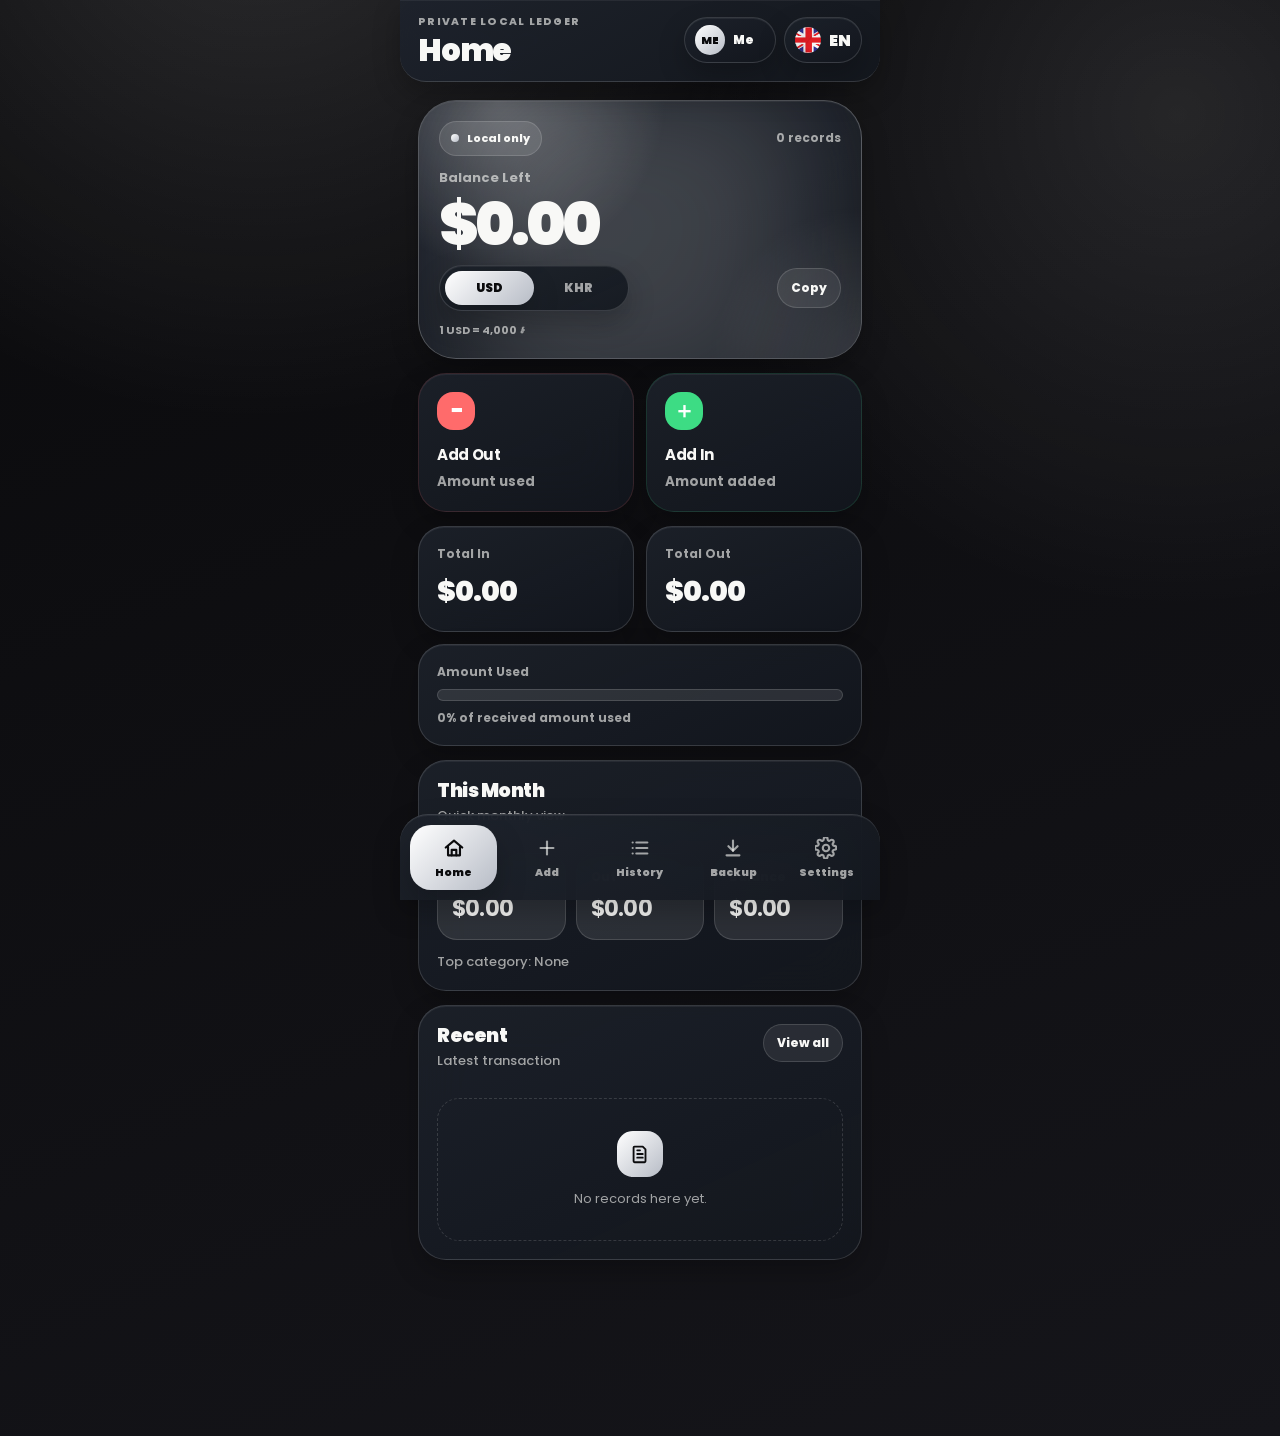
==== commit f2fc5d99: "3.9.10" ====
--- a/index.html
+++ b/index.html
@@ -14,7 +14,7 @@
   <link rel="preconnect" href="https://fonts.googleapis.com">
   <link rel="preconnect" href="https://fonts.gstatic.com" crossorigin>
   <link href="https://fonts.googleapis.com/css2?family=Kantumruy+Pro:wght@400;500;600;700;800;900&family=Noto+Sans+Khmer:wght@400;500;600;700;800;900&family=Poppins:wght@400;500;600;700;800;900&display=swap" rel="stylesheet">
-  <link rel="stylesheet" href="styles.css?v=3.9.5" />
+  <link rel="stylesheet" href="styles.css?v=3.9.10" />
 </head>
 <body>
   <div class="aurora-bg" aria-hidden="true">
@@ -618,6 +618,6 @@
 
     <div class="toast glass-strong" id="toast"></div>
   </div>
-  <script src="app.js?v=3.9.5"></script>
+  <script src="app.js?v=3.9.10"></script>
 </body>
 </html>
--- a/styles.css
+++ b/styles.css
@@ -1768,7 +1768,7 @@
 }
 
 /* ===========================================================================
-   v3.9.5 — Final Stability + iOS Picker Polish
+   v3.9.7 — Final Stability + iOS Picker Polish
 =========================================================================== */
 select{
   min-height:54px!important;
@@ -1815,3 +1815,454 @@
 .ios-calc-grid button{touch-action:manipulation;-webkit-user-select:none;user-select:none}
 .ios-calc-grid button:active{transform:scale(.94)}
 .ios-calc-grid .calc-operator-key.active{background:var(--surface-2);color:var(--accent-1);box-shadow:inset 0 0 0 2px var(--accent-1)}
+
+/* ===========================================================================
+   v3.9.7 — iPhone Thermal + GPU Optimization
+   Keep the same visual language while removing continuous GPU-heavy work on
+   touch devices. Static translucent layers replace stacked live backdrop blurs.
+=========================================================================== */
+html.thermal-lite .orb{
+  animation:none!important;
+  filter:blur(34px)!important;
+  will-change:auto!important;
+  transform:none!important;
+  opacity:.68;
+}
+html.thermal-lite .pulse{animation:none!important;box-shadow:0 0 0 5px rgba(255,255,255,.08)}
+html.thermal-lite .balance-hero:after{filter:blur(38px)!important;opacity:.14!important}
+
+html.thermal-lite .glass,
+html.thermal-lite .glass-strong,
+html.thermal-lite .glass-lite,
+html.thermal-lite .quick-card{
+  backdrop-filter:none!important;
+  -webkit-backdrop-filter:none!important;
+}
+
+html.thermal-lite .topbar,
+html.thermal-lite .bottom-nav{
+  backdrop-filter:blur(12px) saturate(135%)!important;
+  -webkit-backdrop-filter:blur(12px) saturate(135%)!important;
+}
+
+html.thermal-lite .profile-sheet-backdrop,
+html.thermal-lite .choice-sheet-backdrop,
+html.thermal-lite .summary-sheet-backdrop,
+html.thermal-lite .edit-sheet-backdrop,
+html.thermal-lite .calculator-backdrop,
+html.thermal-lite .filter-sheet-backdrop,
+html.thermal-lite .quick-add-backdrop{
+  backdrop-filter:none!important;
+  -webkit-backdrop-filter:none!important;
+  background:rgba(0,0,0,.46)!important;
+}
+
+html.thermal-lite .page.active,
+html.thermal-lite .profile-sheet,
+html.thermal-lite .choice-sheet,
+html.thermal-lite .summary-sheet,
+html.thermal-lite .edit-sheet,
+html.thermal-lite .calculator-sheet,
+html.thermal-lite .filter-sheet,
+html.thermal-lite .quick-add-sheet,
+html.thermal-lite .selection-summary-bar{
+  filter:none!important;
+}
+
+html.thermal-lite .record-card{
+  animation:none!important;
+  transform:none!important;
+  contain:layout paint style;
+}
+html.thermal-lite .record-card-body{will-change:auto!important}
+html.thermal-lite .record-list{content-visibility:visible!important;contain:none!important}
+html.thermal-lite .theme-signature{filter:none!important;will-change:auto!important}
+html.thermal-lite .balance-bump{animation:none!important}
+
+html.app-backgrounded *,
+html.app-backgrounded *::before,
+html.app-backgrounded *::after{
+  animation-play-state:paused!important;
+  transition:none!important;
+}
+
+@media (prefers-reduced-motion:reduce){
+  .orb,.pulse{animation:none!important}
+  .page.active,.record-card,.selection-summary-bar{animation:none!important}
+}
+
+/* ===========================================================================
+   v3.9.7 — Ultimate Safari Thermal Pass + Flat Swipe Action Seam
+   iPhone/Safari receives static glass surfaces and no continuous paint work.
+   The record body moves cleanly over a rectangular action tray; individual
+   action buttons no longer create pill-shaped seams.
+=========================================================================== */
+.record-card.swipe-open,
+.record-card.swipe-dragging{
+  overflow:hidden!important;
+  border-radius:22px!important;
+}
+.record-card.swipe-open .record-card-body,
+.record-card.swipe-dragging .record-card-body{
+  border-top-right-radius:0!important;
+  border-bottom-right-radius:0!important;
+  box-shadow:6px 0 14px rgba(0,0,0,.14)!important;
+  overflow:hidden!important;
+}
+.record-card.swipe-open .record-swipe-actions,
+.record-card.swipe-dragging .record-swipe-actions{
+  border-radius:0!important;
+  overflow:hidden!important;
+  background:transparent!important;
+}
+.swipe-edit-btn,
+.swipe-delete-btn,
+.swipe-edit-btn:first-child,
+.swipe-delete-btn:last-child{
+  border-radius:0!important;
+}
+.record-card.swipe-open .swipe-edit-btn,
+.record-card.swipe-dragging .swipe-edit-btn,
+.record-card.swipe-open .swipe-delete-btn,
+.record-card.swipe-dragging .swipe-delete-btn{
+  clip-path:none!important;
+}
+
+html.thermal-lite .aurora-bg,
+html.thermal-lite .orb{
+  display:none!important;
+}
+html.thermal-lite body{
+  background:
+    linear-gradient(160deg, var(--bg), var(--bg2))!important;
+}
+html.thermal-lite .balance-hero:after,
+html.thermal-lite .balance-hero:before,
+html.thermal-lite .theme-signature{
+  filter:none!important;
+  will-change:auto!important;
+}
+html.thermal-lite .balance-hero:after{
+  display:none!important;
+}
+html.thermal-lite .glass,
+html.thermal-lite .glass-strong,
+html.thermal-lite .glass-lite,
+html.thermal-lite .quick-card,
+html.thermal-lite .topbar,
+html.thermal-lite .bottom-nav,
+html.thermal-lite .profile-sheet,
+html.thermal-lite .choice-sheet,
+html.thermal-lite .summary-sheet,
+html.thermal-lite .edit-sheet,
+html.thermal-lite .calculator-sheet,
+html.thermal-lite .filter-sheet,
+html.thermal-lite .quick-add-sheet,
+html.thermal-lite .selection-summary-bar{
+  backdrop-filter:none!important;
+  -webkit-backdrop-filter:none!important;
+  box-shadow:0 10px 28px rgba(0,0,0,.14), inset 0 1px 0 rgba(255,255,255,.14)!important;
+}
+html.thermal-lite[data-theme=light] .glass,
+html.thermal-lite[data-theme=light] .glass-strong,
+html.thermal-lite[data-theme=light] .glass-lite,
+html.thermal-lite[data-theme=light] .quick-card,
+html.thermal-lite[data-theme=light] .topbar,
+html.thermal-lite[data-theme=light] .bottom-nav,
+html.thermal-lite[data-theme=light] .profile-sheet,
+html.thermal-lite[data-theme=light] .choice-sheet,
+html.thermal-lite[data-theme=light] .summary-sheet,
+html.thermal-lite[data-theme=light] .edit-sheet,
+html.thermal-lite[data-theme=light] .calculator-sheet,
+html.thermal-lite[data-theme=light] .filter-sheet,
+html.thermal-lite[data-theme=light] .quick-add-sheet,
+html.thermal-lite[data-theme=light] .selection-summary-bar{
+  box-shadow:0 8px 22px rgba(25,30,35,.09), inset 0 1px 0 rgba(255,255,255,.76)!important;
+}
+html.thermal-lite .topbar,
+html.thermal-lite .bottom-nav{
+  background:linear-gradient(155deg, color-mix(in srgb,var(--surface-2) 78%,var(--bg) 22%), color-mix(in srgb,var(--surface) 80%,var(--bg2) 20%))!important;
+}
+html.thermal-lite .record-card{
+  contain:layout style paint!important;
+  transform:none!important;
+  animation:none!important;
+  box-shadow:0 4px 14px rgba(0,0,0,.10)!important;
+}
+html.thermal-lite .record-card-body{
+  will-change:auto!important;
+  backface-visibility:visible!important;
+  -webkit-backface-visibility:visible!important;
+}
+html.thermal-lite .record-swipe-actions{
+  will-change:auto!important;
+  transition:opacity .10s linear!important;
+}
+html.thermal-lite .record-card.swipe-open .record-card-body,
+html.thermal-lite .record-card.swipe-dragging .record-card-body{
+  box-shadow:4px 0 10px rgba(0,0,0,.12)!important;
+}
+html.thermal-lite .page.active,
+html.thermal-lite .record-card,
+html.thermal-lite .profile-sheet,
+html.thermal-lite .choice-sheet,
+html.thermal-lite .summary-sheet,
+html.thermal-lite .edit-sheet,
+html.thermal-lite .calculator-sheet,
+html.thermal-lite .filter-sheet,
+html.thermal-lite .quick-add-sheet,
+html.thermal-lite .selection-summary-bar{
+  filter:none!important;
+  animation:none!important;
+}
+html.thermal-lite .record-list,
+html.thermal-lite .category-chart-list,
+html.thermal-lite .budget-list{
+  contain:layout style!important;
+}
+html.thermal-lite .choice-sheet-backdrop,
+html.thermal-lite .profile-sheet-backdrop,
+html.thermal-lite .summary-sheet-backdrop,
+html.thermal-lite .edit-sheet-backdrop,
+html.thermal-lite .calculator-backdrop,
+html.thermal-lite .filter-sheet-backdrop,
+html.thermal-lite .quick-add-backdrop{
+  background:rgba(0,0,0,.38)!important;
+  backdrop-filter:none!important;
+  -webkit-backdrop-filter:none!important;
+}
+html.thermal-lite[data-theme=light] .choice-sheet-backdrop,
+html.thermal-lite[data-theme=light] .profile-sheet-backdrop,
+html.thermal-lite[data-theme=light] .summary-sheet-backdrop,
+html.thermal-lite[data-theme=light] .edit-sheet-backdrop,
+html.thermal-lite[data-theme=light] .calculator-backdrop,
+html.thermal-lite[data-theme=light] .filter-sheet-backdrop,
+html.thermal-lite[data-theme=light] .quick-add-backdrop{
+  background:rgba(20,24,30,.16)!important;
+}
+
+
+/* ===========================================================================
+   v3.9.8 — Swipe Tray Seam Fix + Calculator Spacing + Extra Safari Optimization
+=========================================================================== */
+.record-card.swipe-open,
+.record-card.swipe-dragging{
+  overflow:hidden!important;
+  border-radius:22px!important;
+}
+.record-card.swipe-open .record-card-body,
+.record-card.swipe-dragging .record-card-body{
+  border-top-right-radius:0!important;
+  border-bottom-right-radius:0!important;
+  box-shadow:4px 0 10px rgba(0,0,0,.12)!important;
+  margin-right:-1px;
+}
+.record-card.swipe-open .record-swipe-actions,
+.record-card.swipe-dragging .record-swipe-actions{
+  border-radius:0 22px 22px 0!important;
+  overflow:hidden!important;
+  background:linear-gradient(135deg,var(--accent-1),var(--accent-2))!important;
+}
+.record-card.swipe-open .swipe-edit-btn,
+.record-card.swipe-dragging .swipe-edit-btn{
+  background:transparent!important;
+}
+.swipe-edit-btn,
+.swipe-delete-btn,
+.swipe-edit-btn:first-child,
+.swipe-delete-btn:last-child{
+  border-radius:0!important;
+}
+
+.calc-display-shell{
+  padding:16px 22px 14px 18px!important;
+}
+.calc-trail{
+  padding-right:2px;
+}
+.calc-display{
+  padding:6px 2px 2px 0!important;
+  font-size:clamp(36px,11vw,52px)!important;
+  line-height:1.04!important;
+}
+
+@media (max-width:520px){
+  .calc-display-shell{padding:15px 20px 13px 16px!important}
+  .calc-display{font-size:clamp(34px,10.6vw,48px)!important}
+}
+
+html.thermal-lite .record-card,
+html.thermal-lite .quick-card,
+html.thermal-lite .choice-sheet,
+html.thermal-lite .profile-sheet,
+html.thermal-lite .summary-sheet,
+html.thermal-lite .edit-sheet,
+html.thermal-lite .calculator-sheet,
+html.thermal-lite .filter-sheet,
+html.thermal-lite .quick-add-sheet,
+html.thermal-lite .selection-summary-bar{
+  box-shadow:0 4px 12px rgba(0,0,0,.10)!important;
+}
+html.thermal-lite .ios-calc-grid button,
+html.thermal-lite .ghost-button,
+html.thermal-lite .chip,
+html.thermal-lite .history-filter-btn,
+html.thermal-lite .nav-item,
+html.thermal-lite .profile-switch-btn,
+html.thermal-lite .language-btn{
+  transition:none!important;
+}
+html.thermal-lite .record-card-body,
+html.thermal-lite .selection-summary-bar,
+html.thermal-lite .bottom-nav,
+html.thermal-lite .topbar{
+  box-shadow:none!important;
+}
+html.thermal-lite .ios-calc-grid button{
+  box-shadow:none!important;
+}
+
+
+/* ===========================================================================
+   v3.9.9 — Opaque iOS Choice Sheet
+   The picker remains glass-styled but no longer lets form content visually
+   compete through the panel, especially in Safari thermal-lite mode.
+=========================================================================== */
+.choice-sheet{
+  background:
+    radial-gradient(120% 140% at 12% -18%, rgba(255,255,255,.16), transparent 42%),
+    linear-gradient(155deg,
+      color-mix(in srgb,var(--bg2) 94%,var(--surface-2) 6%),
+      color-mix(in srgb,var(--bg) 96%,var(--surface) 4%))!important;
+  border-color:var(--line-strong)!important;
+  box-shadow:0 18px 44px rgba(0,0,0,.30), inset 0 1px 0 rgba(255,255,255,.14)!important;
+}
+html[data-theme=light] .choice-sheet{
+  background:
+    radial-gradient(120% 140% at 12% -18%, rgba(255,255,255,.94), transparent 44%),
+    linear-gradient(155deg,#fbfbfa,#f0f1f2)!important;
+  box-shadow:0 18px 42px rgba(28,34,40,.16), inset 0 1px 0 rgba(255,255,255,.92)!important;
+}
+.choice-sheet-backdrop.show{
+  background:rgba(0,0,0,.50)!important;
+}
+html[data-theme=light] .choice-sheet-backdrop.show{
+  background:rgba(18,22,28,.28)!important;
+}
+.choice-option{
+  background:color-mix(in srgb,var(--bg2) 88%,var(--surface-2) 12%)!important;
+}
+html[data-theme=light] .choice-option{
+  background:rgba(255,255,255,.92)!important;
+}
+.choice-option.active{
+  background:linear-gradient(135deg,
+    color-mix(in srgb,var(--accent-1) 28%,var(--bg2)),
+    color-mix(in srgb,var(--accent-2) 20%,var(--bg)))!important;
+}
+html[data-theme=light] .choice-option.active{
+  background:linear-gradient(135deg,#ffffff,
+    color-mix(in srgb,var(--accent-1) 22%,#f5f5f4))!important;
+}
+html.thermal-lite .choice-sheet,
+html.thermal-lite[data-theme=light] .choice-sheet{
+  backdrop-filter:none!important;
+  -webkit-backdrop-filter:none!important;
+}
+
+
+/* ===========================================================================
+   v3.9.10 — Lower translucency + native iOS pickers
+=========================================================================== */
+html[data-theme=dark] .glass,
+html[data-theme=dark] .glass-lite,
+html[data-theme=dark] .glass-strong,
+html[data-theme=dark] .topbar,
+html[data-theme=dark] .bottom-nav,
+html[data-theme=dark] .quick-card,
+html[data-theme=dark] .profile-sheet,
+html[data-theme=dark] .summary-sheet,
+html[data-theme=dark] .edit-sheet,
+html[data-theme=dark] .calculator-sheet,
+html[data-theme=dark] .filter-sheet,
+html[data-theme=dark] .quick-add-sheet,
+html[data-theme=dark] .choice-sheet,
+html[data-theme=dark] .selection-summary-bar,
+html[data-theme=dark] .record-card-body,
+html[data-theme=dark] .profile-manager-row{
+  background:
+    linear-gradient(155deg, rgba(28,33,42,.92), rgba(19,23,30,.88)) !important;
+  box-shadow:0 12px 28px rgba(0,0,0,.24), inset 0 1px 0 rgba(255,255,255,.06) !important;
+}
+html[data-theme=dark] .topbar,
+html[data-theme=dark] .bottom-nav{
+  background:linear-gradient(155deg, rgba(30,35,44,.94), rgba(20,24,31,.92)) !important;
+}
+html[data-theme=dark] input,
+html[data-theme=dark] textarea,
+html[data-theme=dark] select,
+html[data-theme=dark] .amount-wrap,
+html[data-theme=dark] .calc-display-shell,
+html[data-theme=dark] .choice-option,
+html[data-theme=dark] .profile-option{
+  background:rgba(34,39,49,.92) !important;
+  box-shadow:inset 0 1px 0 rgba(255,255,255,.06) !important;
+}
+html[data-theme=dark] .choice-sheet-backdrop,
+html[data-theme=dark] .summary-sheet-backdrop,
+html[data-theme=dark] .edit-sheet-backdrop,
+html[data-theme=dark] .calculator-backdrop,
+html[data-theme=dark] .filter-sheet-backdrop,
+html[data-theme=dark] .quick-add-backdrop,
+html[data-theme=dark] .profile-sheet-backdrop{
+  background:rgba(5,8,12,.58) !important;
+  backdrop-filter:none !important;
+  -webkit-backdrop-filter:none !important;
+}
+html[data-theme=dark] .choice-option.active,
+html[data-theme=dark] .profile-option.active{
+  background:linear-gradient(135deg, rgba(52,61,78,.96), rgba(38,45,58,.94)) !important;
+}
+
+/* use native iOS picker look without jumpy custom sheet */
+select{
+  appearance:auto !important;
+  -webkit-appearance:menulist !important;
+  min-height:52px !important;
+  padding-right:16px !important;
+  background-image:none !important;
+}
+select:focus{
+  transform:none !important;
+}
+label:has(select)::after{
+  display:none !important;
+}
+#choiceBackdrop{display:none !important;visibility:hidden !important;pointer-events:none !important;}
+
+html.thermal-lite[data-theme=dark] .glass,
+html.thermal-lite[data-theme=dark] .glass-lite,
+html.thermal-lite[data-theme=dark] .glass-strong,
+html.thermal-lite[data-theme=dark] .topbar,
+html.thermal-lite[data-theme=dark] .bottom-nav,
+html.thermal-lite[data-theme=dark] .quick-card,
+html.thermal-lite[data-theme=dark] .profile-sheet,
+html.thermal-lite[data-theme=dark] .summary-sheet,
+html.thermal-lite[data-theme=dark] .edit-sheet,
+html.thermal-lite[data-theme=dark] .calculator-sheet,
+html.thermal-lite[data-theme=dark] .filter-sheet,
+html.thermal-lite[data-theme=dark] .quick-add-sheet,
+html.thermal-lite[data-theme=dark] .selection-summary-bar,
+html.thermal-lite[data-theme=dark] .record-card-body{
+  background:linear-gradient(155deg, rgba(24,28,36,.96), rgba(16,19,25,.94)) !important;
+  box-shadow:0 8px 18px rgba(0,0,0,.20), inset 0 1px 0 rgba(255,255,255,.04) !important;
+}
+html.thermal-lite[data-theme=dark] input,
+html.thermal-lite[data-theme=dark] textarea,
+html.thermal-lite[data-theme=dark] select,
+html.thermal-lite[data-theme=dark] .amount-wrap,
+html.thermal-lite[data-theme=dark] .calc-display-shell,
+html.thermal-lite[data-theme=dark] .choice-option,
+html.thermal-lite[data-theme=dark] .profile-option{
+  background:rgba(30,35,44,.96) !important;
+}
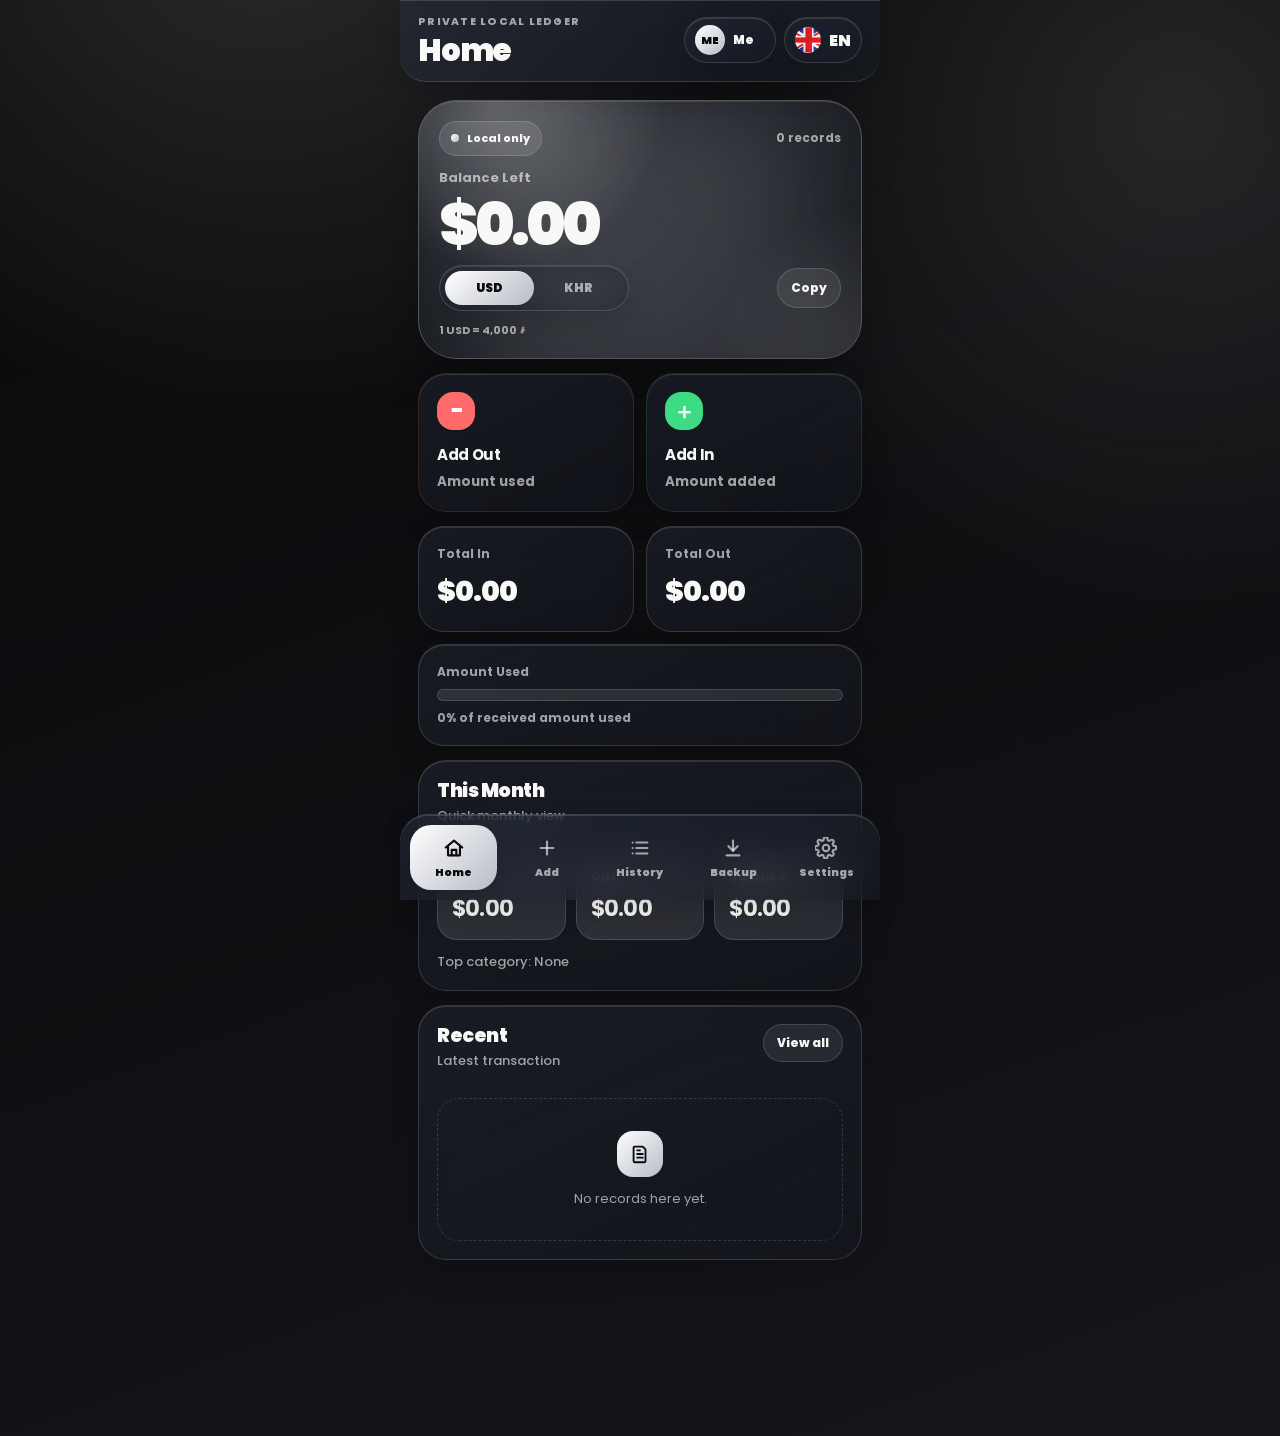
==== commit ab7268d9: "3.9.11" ====
--- a/index.html
+++ b/index.html
@@ -14,7 +14,7 @@
   <link rel="preconnect" href="https://fonts.googleapis.com">
   <link rel="preconnect" href="https://fonts.gstatic.com" crossorigin>
   <link href="https://fonts.googleapis.com/css2?family=Kantumruy+Pro:wght@400;500;600;700;800;900&family=Noto+Sans+Khmer:wght@400;500;600;700;800;900&family=Poppins:wght@400;500;600;700;800;900&display=swap" rel="stylesheet">
-  <link rel="stylesheet" href="styles.css?v=3.9.10" />
+  <link rel="stylesheet" href="styles.css?v=3.9.11" />
 </head>
 <body>
   <div class="aurora-bg" aria-hidden="true">
@@ -618,6 +618,6 @@
 
     <div class="toast glass-strong" id="toast"></div>
   </div>
-  <script src="app.js?v=3.9.10"></script>
+  <script src="app.js?v=3.9.11"></script>
 </body>
 </html>
--- a/styles.css
+++ b/styles.css
@@ -2266,3 +2266,122 @@
 html.thermal-lite[data-theme=dark] .profile-option{
   background:rgba(30,35,44,.96) !important;
 }
+
+
+/* ===========================================================================
+   v3.9.11 — Balanced Liquid Glass Restoration
+   Bring back the old liquid-glass feeling while keeping the Safari/iPhone
+   optimization wins: no continuous orbs, lighter blur radii, and calmer GPU use.
+=========================================================================== */
+html[data-theme=dark] .glass,
+html[data-theme=dark] .glass-lite,
+html[data-theme=dark] .glass-strong,
+html[data-theme=dark] .quick-card,
+html[data-theme=dark] .record-card-body,
+html[data-theme=dark] .profile-manager-row,
+html[data-theme=dark] .selection-summary-bar,
+html[data-theme=dark] .profile-sheet,
+html[data-theme=dark] .summary-sheet,
+html[data-theme=dark] .edit-sheet,
+html[data-theme=dark] .calculator-sheet,
+html[data-theme=dark] .filter-sheet,
+html[data-theme=dark] .quick-add-sheet,
+html[data-theme=dark] .choice-sheet{
+  background:
+    linear-gradient(155deg, rgba(33,39,50,.52), rgba(21,25,33,.42)) !important;
+  backdrop-filter:blur(16px) saturate(150%) !important;
+  -webkit-backdrop-filter:blur(16px) saturate(150%) !important;
+  box-shadow:0 12px 30px rgba(0,0,0,.18), inset 0 1px 0 rgba(255,255,255,.12) !important;
+}
+html[data-theme=dark] .topbar,
+html[data-theme=dark] .bottom-nav{
+  background:linear-gradient(155deg, rgba(38,44,56,.62), rgba(24,29,37,.50)) !important;
+  backdrop-filter:blur(18px) saturate(155%) !important;
+  -webkit-backdrop-filter:blur(18px) saturate(155%) !important;
+  box-shadow:0 10px 26px rgba(0,0,0,.16), inset 0 1px 0 rgba(255,255,255,.14) !important;
+}
+html[data-theme=dark] input,
+html[data-theme=dark] textarea,
+html[data-theme=dark] select,
+html[data-theme=dark] .amount-wrap,
+html[data-theme=dark] .calc-display-shell,
+html[data-theme=dark] .choice-option,
+html[data-theme=dark] .profile-option{
+  background:rgba(255,255,255,.11) !important;
+  border-color:rgba(255,255,255,.10) !important;
+  box-shadow:inset 0 1px 0 rgba(255,255,255,.10), 0 8px 18px rgba(0,0,0,.08) !important;
+  backdrop-filter:blur(10px) saturate(135%) !important;
+  -webkit-backdrop-filter:blur(10px) saturate(135%) !important;
+}
+html[data-theme=dark] .choice-option.active,
+html[data-theme=dark] .profile-option.active{
+  background:linear-gradient(135deg, rgba(255,255,255,.16), rgba(255,255,255,.10)) !important;
+}
+html[data-theme=dark] .calculator-backdrop,
+html[data-theme=dark] .summary-sheet-backdrop,
+html[data-theme=dark] .edit-sheet-backdrop,
+html[data-theme=dark] .filter-sheet-backdrop,
+html[data-theme=dark] .quick-add-backdrop,
+html[data-theme=dark] .profile-sheet-backdrop{
+  background:rgba(4,8,14,.42) !important;
+}
+
+/* iPhone / Safari balanced mode: still glass, but noticeably lighter than the
+   original heavy build to delay heating. */
+html.thermal-lite[data-theme=dark] .glass,
+html.thermal-lite[data-theme=dark] .glass-lite,
+html.thermal-lite[data-theme=dark] .glass-strong,
+html.thermal-lite[data-theme=dark] .quick-card,
+html.thermal-lite[data-theme=dark] .record-card-body,
+html.thermal-lite[data-theme=dark] .selection-summary-bar,
+html.thermal-lite[data-theme=dark] .profile-sheet,
+html.thermal-lite[data-theme=dark] .summary-sheet,
+html.thermal-lite[data-theme=dark] .edit-sheet,
+html.thermal-lite[data-theme=dark] .calculator-sheet,
+html.thermal-lite[data-theme=dark] .filter-sheet,
+html.thermal-lite[data-theme=dark] .quick-add-sheet{
+  background:linear-gradient(155deg, rgba(33,39,50,.62), rgba(20,24,31,.54)) !important;
+  backdrop-filter:blur(10px) saturate(128%) !important;
+  -webkit-backdrop-filter:blur(10px) saturate(128%) !important;
+  box-shadow:0 8px 20px rgba(0,0,0,.16), inset 0 1px 0 rgba(255,255,255,.10) !important;
+}
+html.thermal-lite[data-theme=dark] .topbar,
+html.thermal-lite[data-theme=dark] .bottom-nav{
+  background:linear-gradient(155deg, rgba(38,44,56,.68), rgba(23,28,35,.58)) !important;
+  backdrop-filter:blur(12px) saturate(132%) !important;
+  -webkit-backdrop-filter:blur(12px) saturate(132%) !important;
+  box-shadow:0 8px 18px rgba(0,0,0,.14), inset 0 1px 0 rgba(255,255,255,.10) !important;
+}
+html.thermal-lite[data-theme=dark] input,
+html.thermal-lite[data-theme=dark] textarea,
+html.thermal-lite[data-theme=dark] select,
+html.thermal-lite[data-theme=dark] .amount-wrap,
+html.thermal-lite[data-theme=dark] .calc-display-shell,
+html.thermal-lite[data-theme=dark] .choice-option,
+html.thermal-lite[data-theme=dark] .profile-option{
+  background:rgba(255,255,255,.10) !important;
+  backdrop-filter:blur(7px) saturate(120%) !important;
+  -webkit-backdrop-filter:blur(7px) saturate(120%) !important;
+  box-shadow:inset 0 1px 0 rgba(255,255,255,.09), 0 6px 12px rgba(0,0,0,.06) !important;
+}
+html.thermal-lite[data-theme=dark] .calculator-backdrop,
+html.thermal-lite[data-theme=dark] .summary-sheet-backdrop,
+html.thermal-lite[data-theme=dark] .edit-sheet-backdrop,
+html.thermal-lite[data-theme=dark] .filter-sheet-backdrop,
+html.thermal-lite[data-theme=dark] .quick-add-backdrop,
+html.thermal-lite[data-theme=dark] .profile-sheet-backdrop{
+  background:rgba(4,8,14,.34) !important;
+}
+/* Keep thermal wins */
+html.thermal-lite .aurora-bg,
+html.thermal-lite .orb{display:none !important;}
+html.thermal-lite .balance-hero:after{display:none !important;}
+html.thermal-lite .page.active,
+html.thermal-lite .record-card,
+html.thermal-lite .profile-sheet,
+html.thermal-lite .summary-sheet,
+html.thermal-lite .edit-sheet,
+html.thermal-lite .calculator-sheet,
+html.thermal-lite .filter-sheet,
+html.thermal-lite .quick-add-sheet,
+html.thermal-lite .selection-summary-bar{animation:none !important;filter:none !important;}
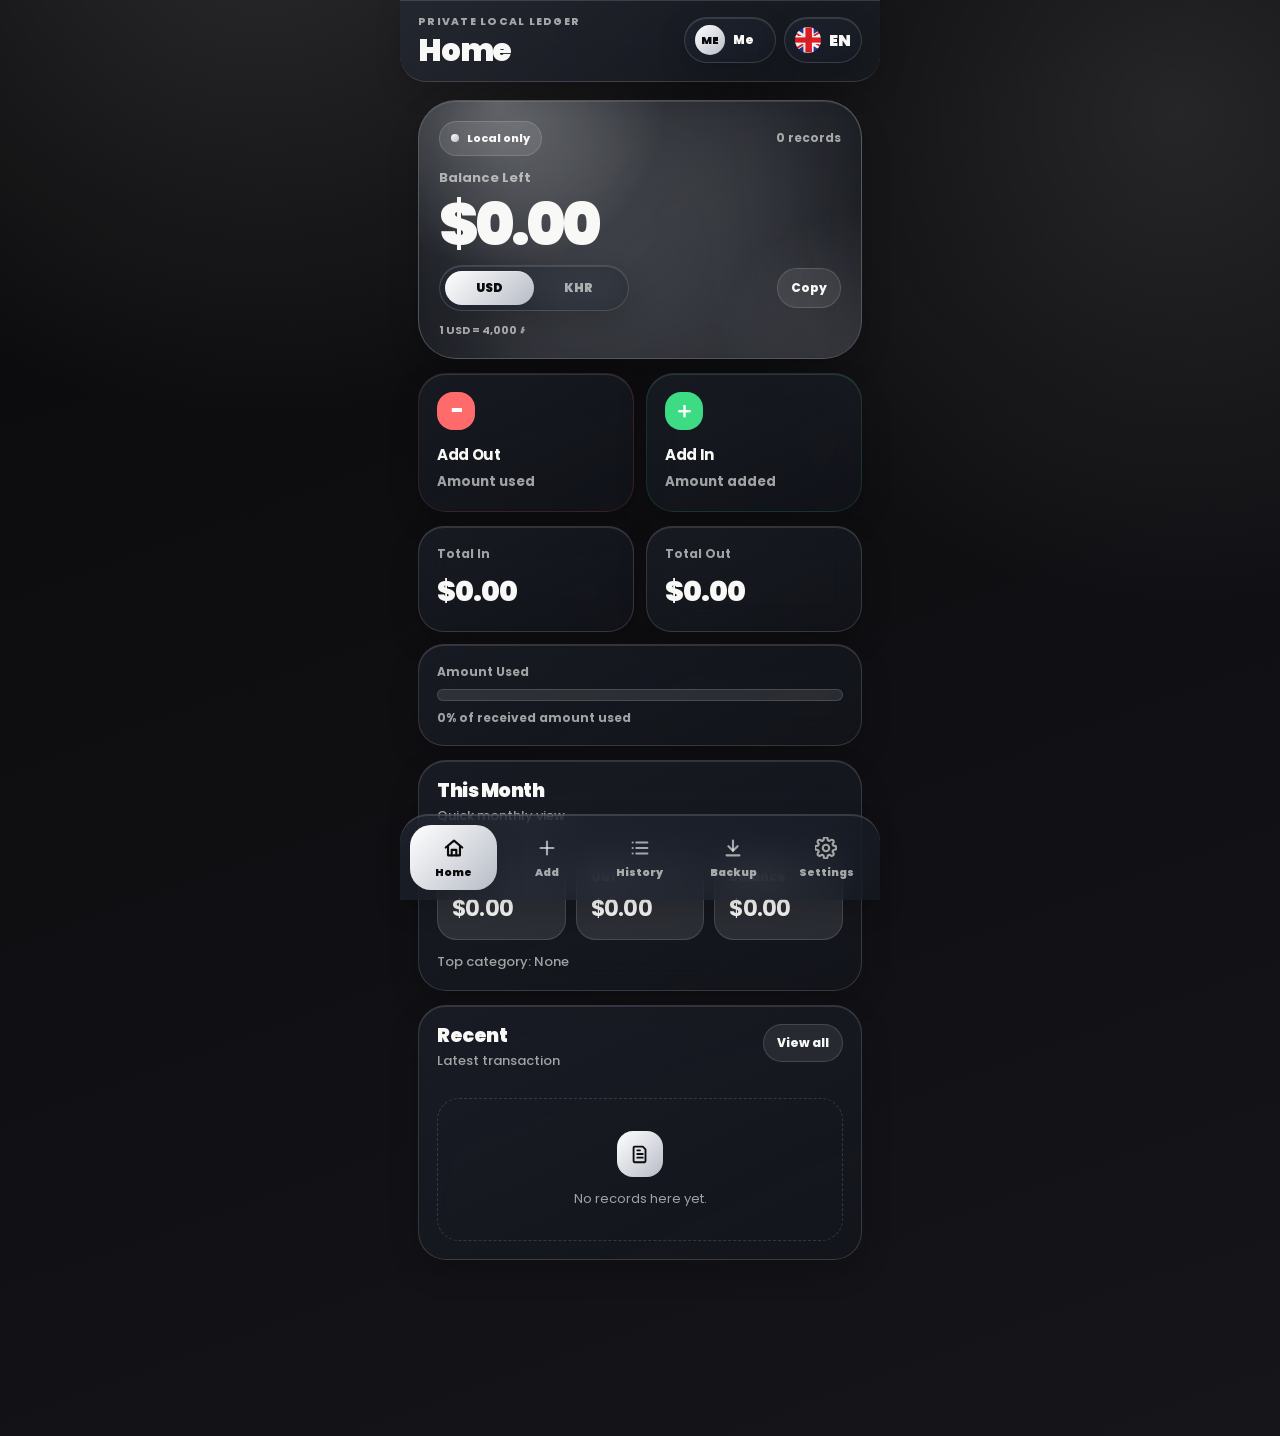
==== commit 24727862: "3.9.13" ====
--- a/index.html
+++ b/index.html
@@ -14,7 +14,7 @@
   <link rel="preconnect" href="https://fonts.googleapis.com">
   <link rel="preconnect" href="https://fonts.gstatic.com" crossorigin>
   <link href="https://fonts.googleapis.com/css2?family=Kantumruy+Pro:wght@400;500;600;700;800;900&family=Noto+Sans+Khmer:wght@400;500;600;700;800;900&family=Poppins:wght@400;500;600;700;800;900&display=swap" rel="stylesheet">
-  <link rel="stylesheet" href="styles.css?v=3.9.11" />
+  <link rel="stylesheet" href="styles.css?v=3.9.13" />
 </head>
 <body>
   <div class="aurora-bg" aria-hidden="true">
@@ -618,6 +618,6 @@
 
     <div class="toast glass-strong" id="toast"></div>
   </div>
-  <script src="app.js?v=3.9.11"></script>
+  <script src="app.js?v=3.9.13"></script>
 </body>
 </html>
--- a/styles.css
+++ b/styles.css
@@ -2385,3 +2385,120 @@
 html.thermal-lite .filter-sheet,
 html.thermal-lite .quick-add-sheet,
 html.thermal-lite .selection-summary-bar{animation:none !important;filter:none !important;}
+
+
+/* ===========================================================================
+   v3.9.12 — Amount input glass fix + keyboard-aware floating save
+=========================================================================== */
+:root{--keyboard-offset:0px;}
+
+.amount-wrap input,
+.amount-wrap input:focus,
+.amount-wrap input:hover{
+  background:transparent !important;
+  background-color:transparent !important;
+  box-shadow:none !important;
+  -webkit-box-shadow:none !important;
+  backdrop-filter:none !important;
+  -webkit-backdrop-filter:none !important;
+  border:0 !important;
+  outline:none !important;
+}
+.amount-wrap input::-webkit-outer-spin-button,
+.amount-wrap input::-webkit-inner-spin-button{
+  -webkit-appearance:none;
+  margin:0;
+}
+.amount-wrap input[type=number]{
+  -moz-appearance:textfield;
+}
+html[data-theme=dark] .amount-wrap input,
+html.thermal-lite[data-theme=dark] .amount-wrap input{
+  background:transparent !important;
+  background-color:transparent !important;
+  box-shadow:none !important;
+}
+
+.floating-save-button{
+  bottom:calc(96px + var(--safe-bottom) + var(--keyboard-offset)) !important;
+}
+.selection-float{
+  bottom:calc(96px + var(--safe-bottom) + var(--keyboard-offset)) !important;
+}
+html.keyboard-open .floating-save-button{
+  z-index:71;
+}
+@media (max-width:520px){
+  .floating-save-button{
+    bottom:calc(92px + var(--safe-bottom) + var(--keyboard-offset)) !important;
+  }
+}
+
+
+/* ===========================================================================
+   v3.9.13 — Amount field inner-box removal + stronger keyboard-aware save
+=========================================================================== */
+:root{--floating-save-top:auto;}
+
+/* The amount input sits inside a custom glass wrapper. On iOS Safari, number
+   inputs can still paint their own rounded grey control and focus outline.
+   Force the inner field to become visually transparent and move focus styling
+   to the outer wrapper instead. */
+.amount-wrap{
+  overflow:hidden!important;
+}
+#amountInput,
+#quickAddAmountInput,
+.amount-wrap input,
+.amount-wrap input:focus,
+.amount-wrap input:focus-visible,
+.amount-wrap input:hover,
+.amount-wrap input:active{
+  -webkit-appearance:none!important;
+  appearance:textfield!important;
+  background:transparent!important;
+  background-color:transparent!important;
+  background-image:none!important;
+  border:0!important;
+  outline:0!important;
+  box-shadow:none!important;
+  -webkit-box-shadow:none!important;
+  border-radius:0!important;
+  -webkit-border-radius:0!important;
+  backdrop-filter:none!important;
+  -webkit-backdrop-filter:none!important;
+  filter:none!important;
+}
+#amountInput,
+#quickAddAmountInput{
+  min-height:60px!important;
+  height:60px!important;
+  padding-top:0!important;
+  padding-bottom:0!important;
+  line-height:60px!important;
+}
+.amount-wrap input::-webkit-outer-spin-button,
+.amount-wrap input::-webkit-inner-spin-button{
+  -webkit-appearance:none!important;
+  margin:0!important;
+}
+.amount-wrap:focus-within{
+  border-color:var(--line-strong)!important;
+  box-shadow:inset 0 1px 0 rgba(255,255,255,.14), 0 0 0 3px color-mix(in srgb,var(--accent-1) 16%,transparent)!important;
+}
+
+/* When iOS exposes the visual viewport, pin the floating save button above
+   the visible viewport rather than only relying on bottom: calc(...). This is
+   the most reliable behavior for Safari + Add to Home Screen PWAs. */
+html.keyboard-open .floating-save-button{
+  top:var(--floating-save-top)!important;
+  bottom:auto!important;
+  z-index:90!important;
+  transform:translate3d(-50%,0,0) scale(1)!important;
+}
+html.keyboard-open body.floating-save-ready .floating-save-button,
+body.floating-save-ready html.keyboard-open .floating-save-button{
+  opacity:1;
+  visibility:visible;
+  pointer-events:auto;
+}
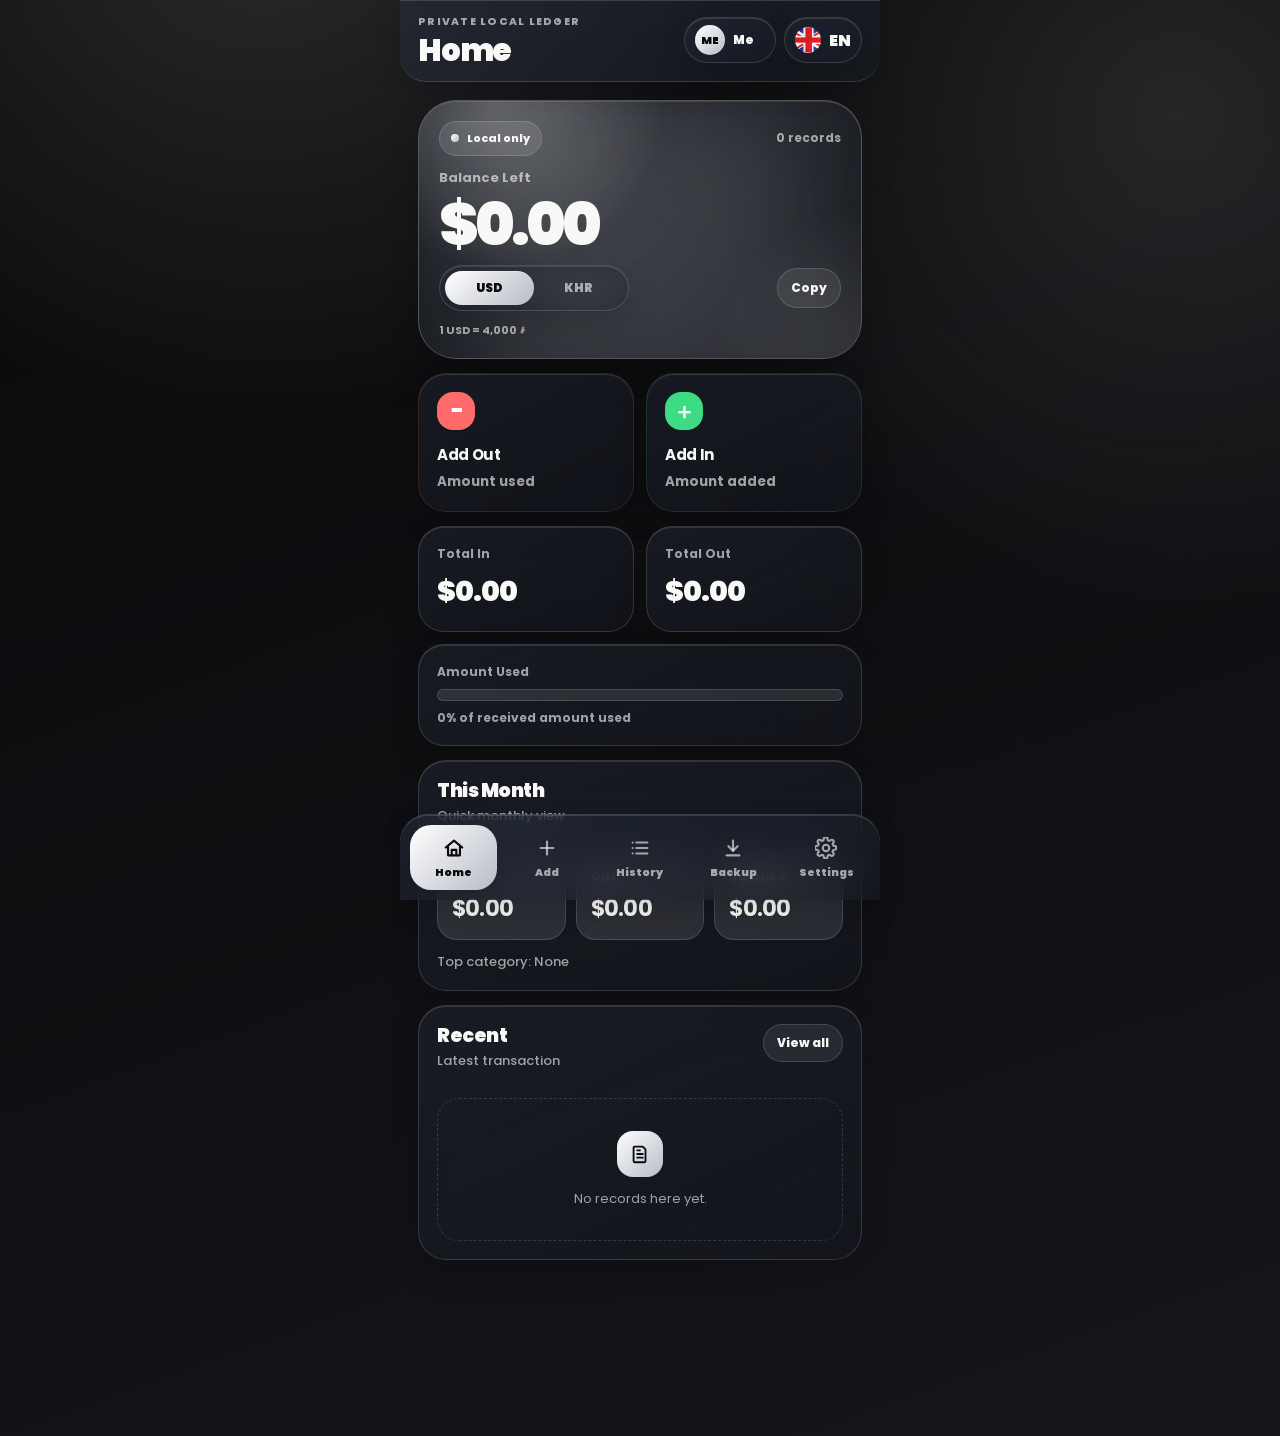
==== commit a1ca57ca: "3.9.14" ====
--- a/index.html
+++ b/index.html
@@ -14,7 +14,7 @@
   <link rel="preconnect" href="https://fonts.googleapis.com">
   <link rel="preconnect" href="https://fonts.gstatic.com" crossorigin>
   <link href="https://fonts.googleapis.com/css2?family=Kantumruy+Pro:wght@400;500;600;700;800;900&family=Noto+Sans+Khmer:wght@400;500;600;700;800;900&family=Poppins:wght@400;500;600;700;800;900&display=swap" rel="stylesheet">
-  <link rel="stylesheet" href="styles.css?v=3.9.13" />
+  <link rel="stylesheet" href="styles.css?v=3.9.14" />
 </head>
 <body>
   <div class="aurora-bg" aria-hidden="true">
@@ -618,6 +618,6 @@
 
     <div class="toast glass-strong" id="toast"></div>
   </div>
-  <script src="app.js?v=3.9.13"></script>
+  <script src="app.js?v=3.9.14"></script>
 </body>
 </html>
--- a/styles.css
+++ b/styles.css
@@ -2502,3 +2502,71 @@
   visibility:visible;
   pointer-events:auto;
 }
+
+
+/* ===========================================================================
+   v3.9.14 — Restore signature glows with lighter Safari cost
+   Bring back the unique theme identity glows on the balance card without
+   returning to the older heavy continuous effects.
+=========================================================================== */
+/* restore signature artwork glow even on phone / thermal-lite */
+html[data-template=pink] .theme-signature,
+html[data-template=christmas] .theme-signature,
+html[data-template=web] .theme-signature,
+html[data-template=symbiote] .theme-signature,
+html[data-template=blush] .theme-signature,
+html[data-template=ocean] .theme-signature,
+html[data-template=pearl] .theme-signature{
+  opacity:1 !important;
+}
+html[data-template=pink] .theme-signature{filter:drop-shadow(0 10px 16px rgba(255,154,198,.24)) !important;}
+html[data-template=christmas] .theme-signature{filter:drop-shadow(0 10px 18px rgba(255,223,168,.26)) !important;}
+html[data-template=web] .theme-signature{filter:drop-shadow(0 12px 18px rgba(220,76,98,.24)) !important;}
+html[data-template=symbiote] .theme-signature{filter:drop-shadow(0 12px 18px rgba(234,239,247,.18)) !important;}
+html[data-template=blush] .theme-signature{filter:drop-shadow(0 10px 16px rgba(255,148,206,.22)) !important;}
+html[data-template=ocean] .theme-signature{filter:drop-shadow(0 11px 17px rgba(120,228,255,.20)) !important;}
+html[data-template=pearl] .theme-signature{filter:drop-shadow(0 10px 16px rgba(226,240,255,.20)) !important;}
+
+/* bring back center card glow for signature themes */
+html[data-template=pink] .balance-hero:after,
+html[data-template=christmas] .balance-hero:after,
+html[data-template=web] .balance-hero:after,
+html[data-template=symbiote] .balance-hero:after,
+html[data-template=blush] .balance-hero:after,
+html[data-template=ocean] .balance-hero:after,
+html[data-template=pearl] .balance-hero:after{
+  display:block !important;
+  opacity:.18 !important;
+  filter:blur(42px) !important;
+}
+html[data-template=pink] .balance-hero:after{background:radial-gradient(circle at 58% 42%, rgba(255,196,224,.55), transparent 40%), linear-gradient(135deg, rgba(255,173,208,.45), rgba(255,214,232,.10)) !important;}
+html[data-template=christmas] .balance-hero:after{background:radial-gradient(circle at 54% 45%, rgba(255,224,170,.62), transparent 42%), linear-gradient(135deg, rgba(255,212,138,.30), rgba(214,76,84,.14)) !important; opacity:.22 !important;}
+html[data-template=web] .balance-hero:after{background:radial-gradient(circle at 58% 42%, rgba(255,105,130,.42), transparent 40%), radial-gradient(circle at 48% 58%, rgba(120,185,255,.18), transparent 30%), linear-gradient(135deg, rgba(196,28,54,.22), rgba(255,93,108,.10)) !important; opacity:.20 !important;}
+html[data-template=symbiote] .balance-hero:after{background:radial-gradient(circle at 58% 42%, rgba(248,250,255,.36), transparent 38%), linear-gradient(135deg, rgba(170,180,198,.16), rgba(255,255,255,.08)) !important; opacity:.17 !important;}
+html[data-template=blush] .balance-hero:after{background:radial-gradient(circle at 58% 42%, rgba(255,196,230,.45), transparent 38%), linear-gradient(135deg, rgba(255,138,196,.22), rgba(255,214,236,.10)) !important; opacity:.19 !important;}
+html[data-template=ocean] .balance-hero:after{background:radial-gradient(circle at 58% 42%, rgba(142,240,245,.40), transparent 38%), linear-gradient(135deg, rgba(63,180,214,.18), rgba(169,255,246,.08)) !important; opacity:.18 !important;}
+html[data-template=pearl] .balance-hero:after{background:radial-gradient(circle at 58% 42%, rgba(238,246,255,.42), transparent 38%), linear-gradient(135deg, rgba(193,215,240,.18), rgba(255,255,255,.08)) !important; opacity:.18 !important;}
+
+/* thermal-lite / iPhone: lighter blur, still visible */
+html.thermal-lite[data-template=pink] .theme-signature,
+html.thermal-lite[data-template=christmas] .theme-signature,
+html.thermal-lite[data-template=web] .theme-signature,
+html.thermal-lite[data-template=symbiote] .theme-signature,
+html.thermal-lite[data-template=blush] .theme-signature,
+html.thermal-lite[data-template=ocean] .theme-signature,
+html.thermal-lite[data-template=pearl] .theme-signature{
+  filter:saturate(108%) drop-shadow(0 8px 12px rgba(0,0,0,.10)) !important;
+}
+html.thermal-lite[data-template=pink] .balance-hero:after,
+html.thermal-lite[data-template=christmas] .balance-hero:after,
+html.thermal-lite[data-template=web] .balance-hero:after,
+html.thermal-lite[data-template=symbiote] .balance-hero:after,
+html.thermal-lite[data-template=blush] .balance-hero:after,
+html.thermal-lite[data-template=ocean] .balance-hero:after,
+html.thermal-lite[data-template=pearl] .balance-hero:after{
+  display:block !important;
+  filter:blur(26px) !important;
+  opacity:.13 !important;
+}
+html.thermal-lite[data-template=christmas] .balance-hero:after{opacity:.16 !important;}
+html.thermal-lite[data-template=web] .balance-hero:after{opacity:.15 !important;}
